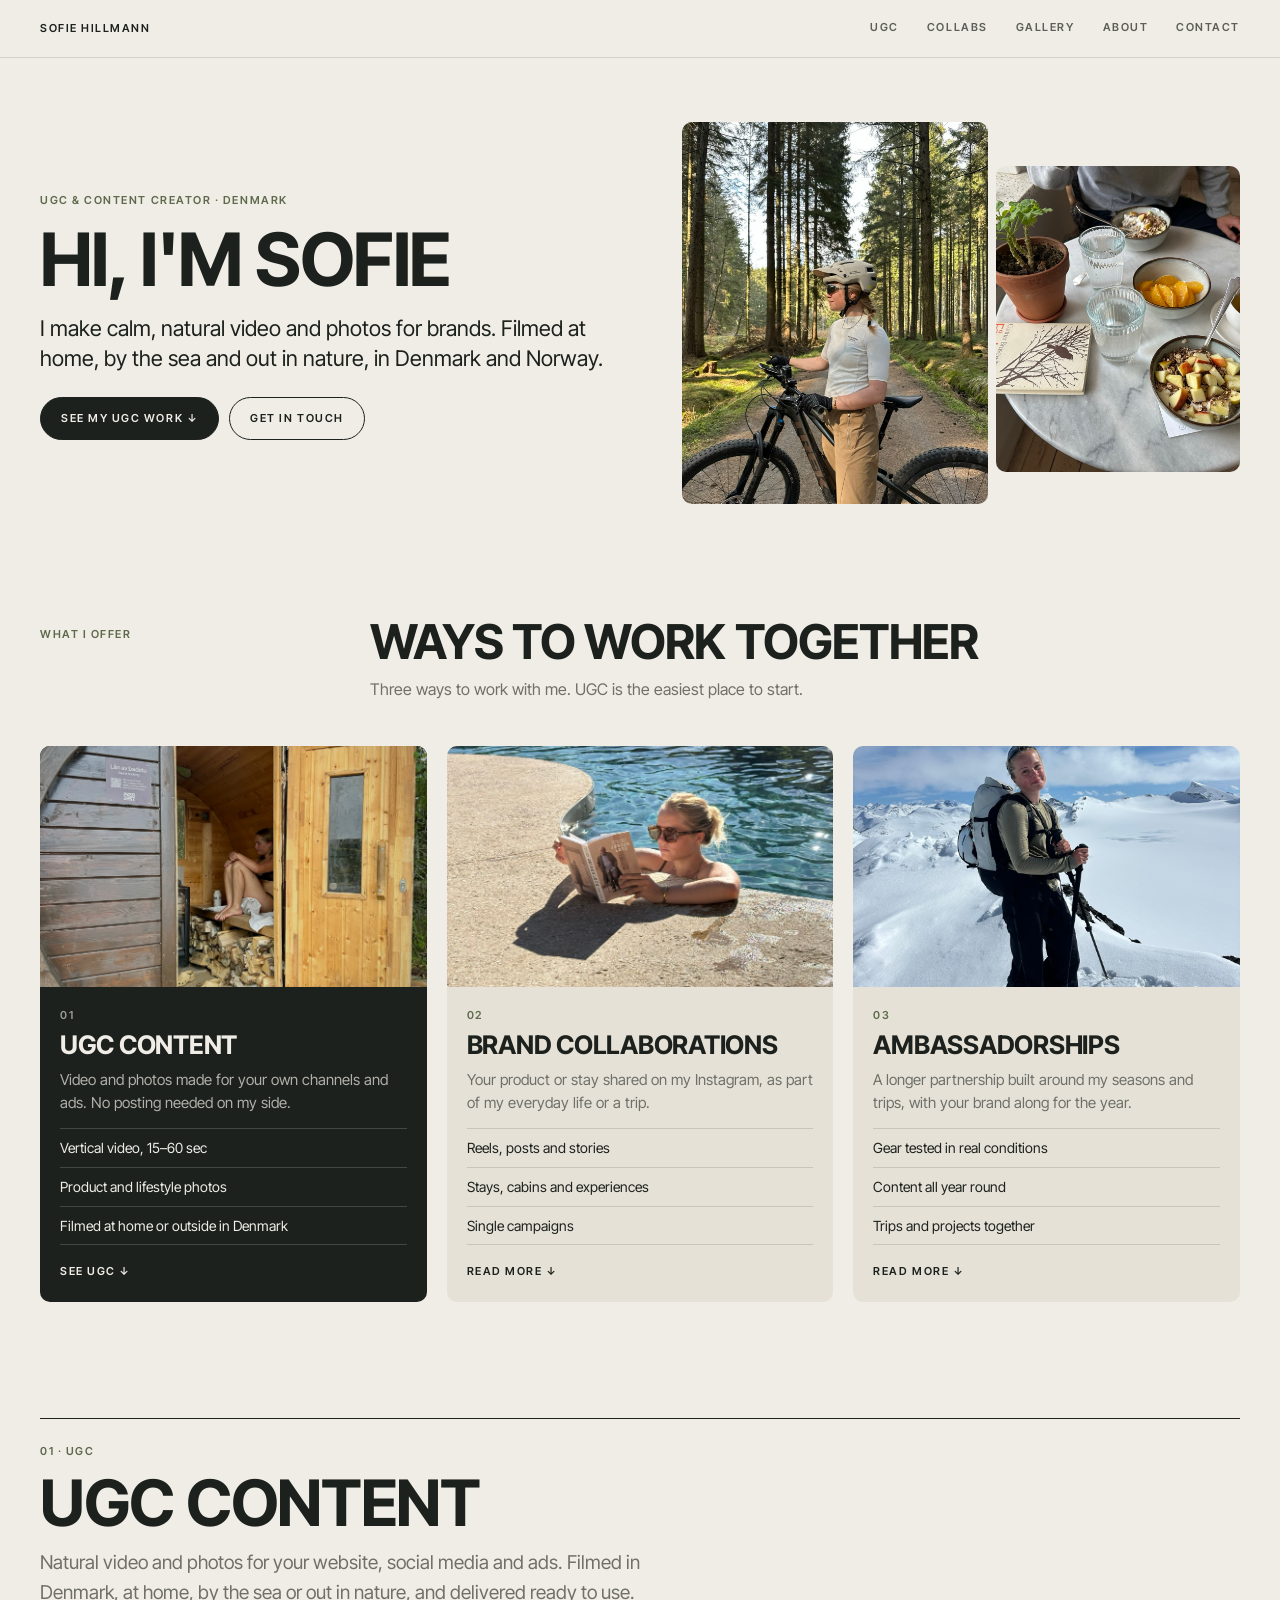
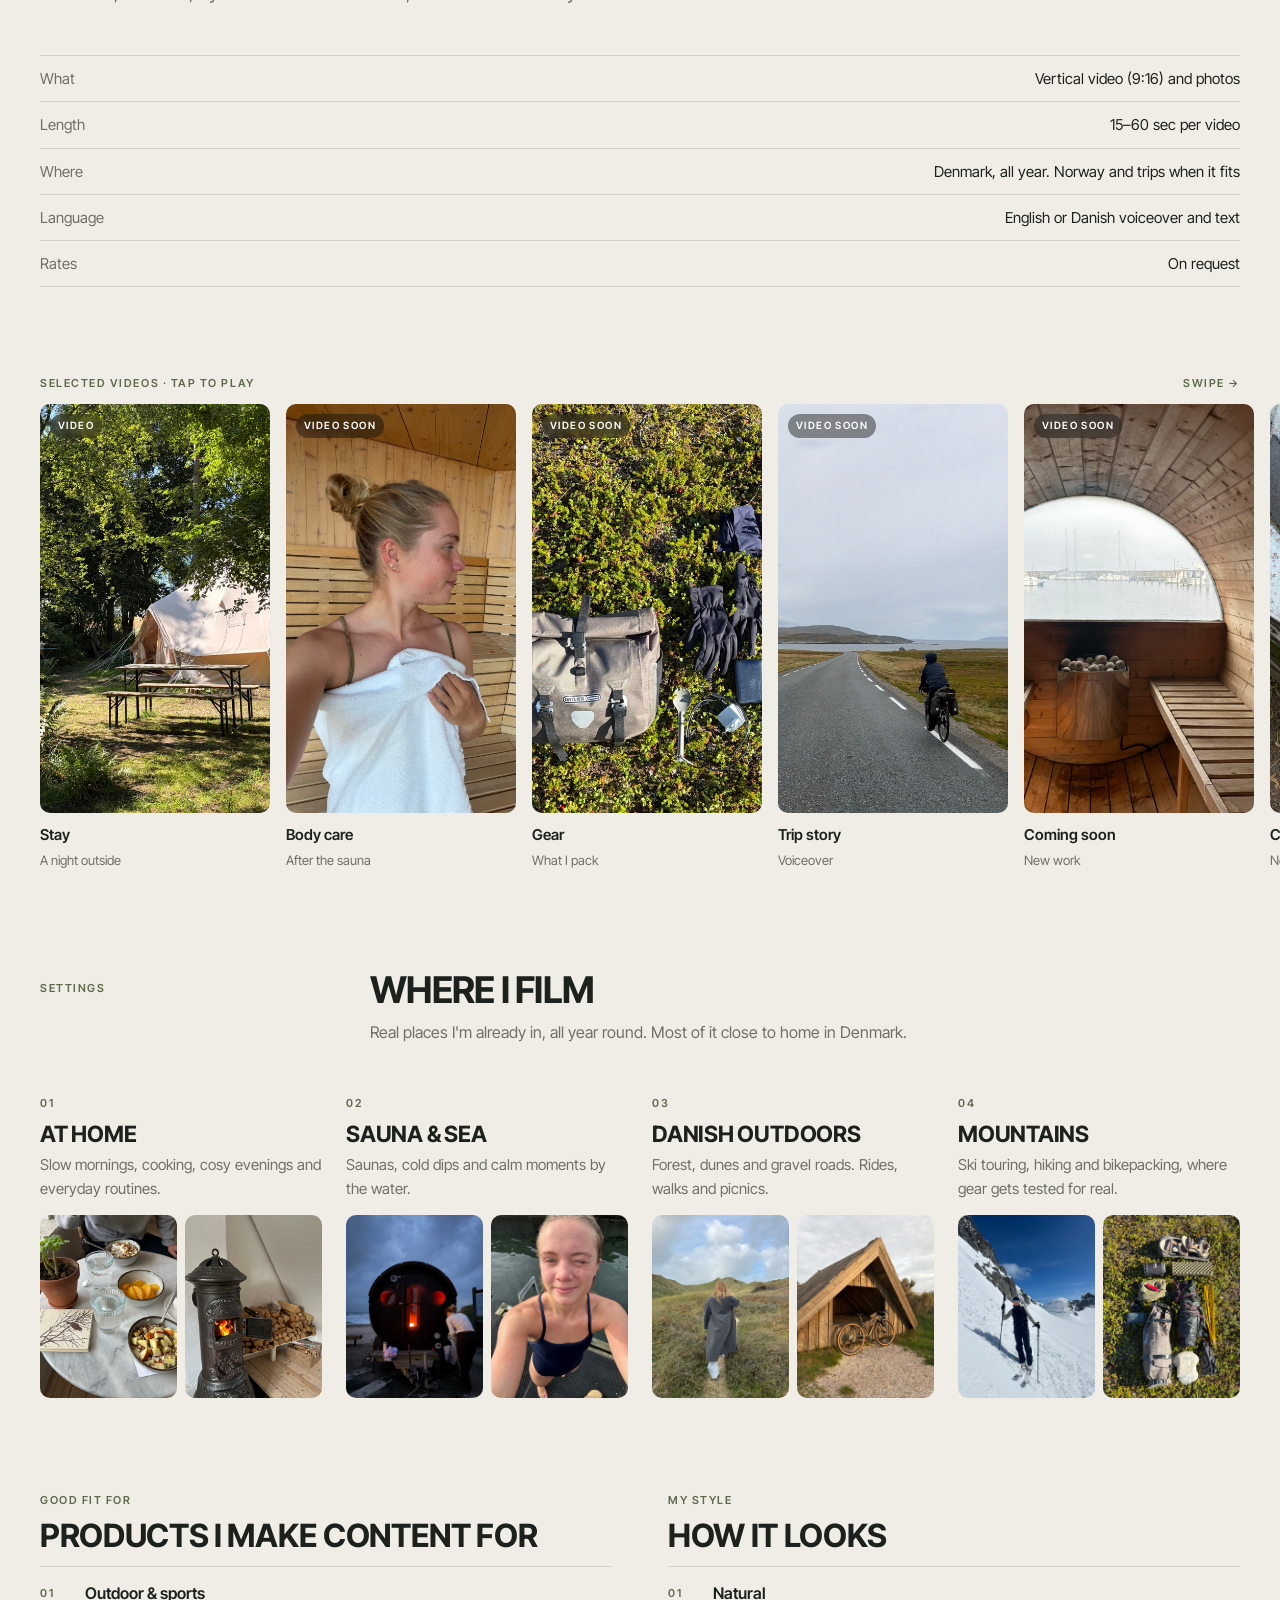
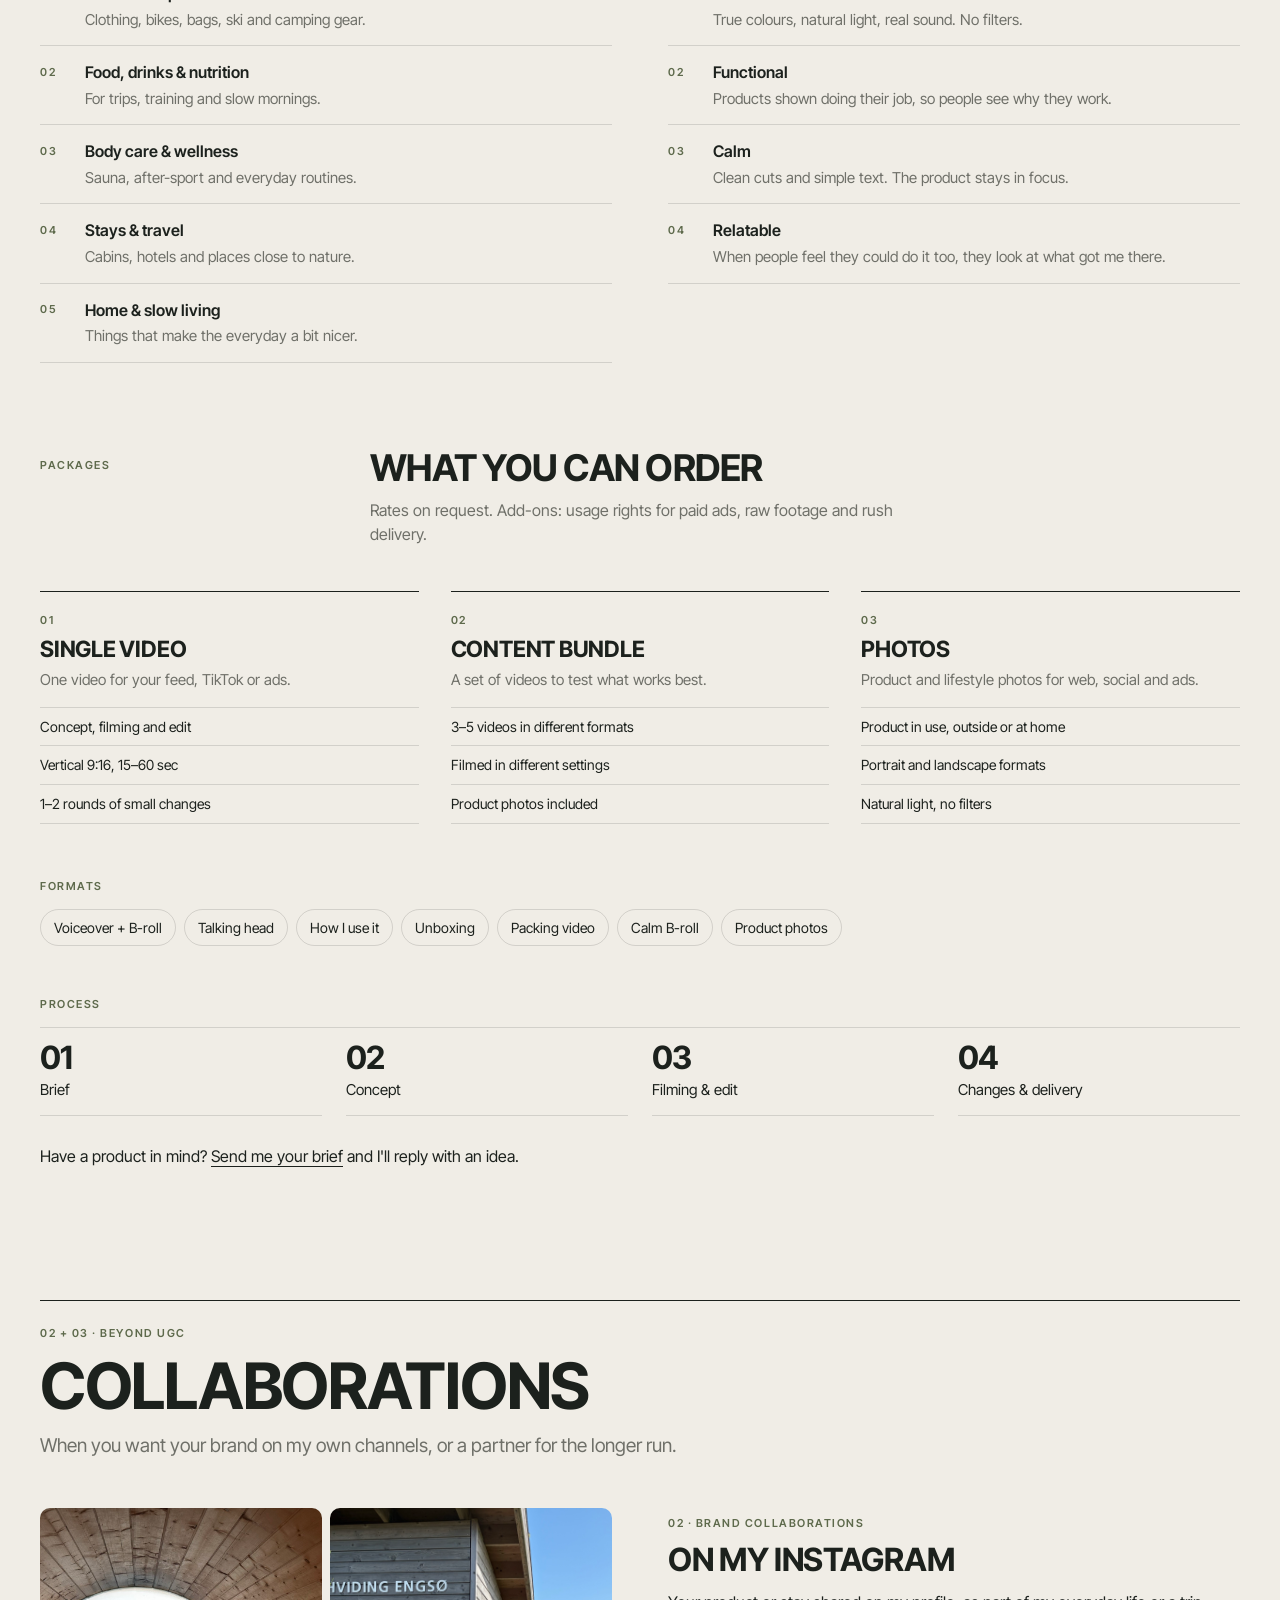
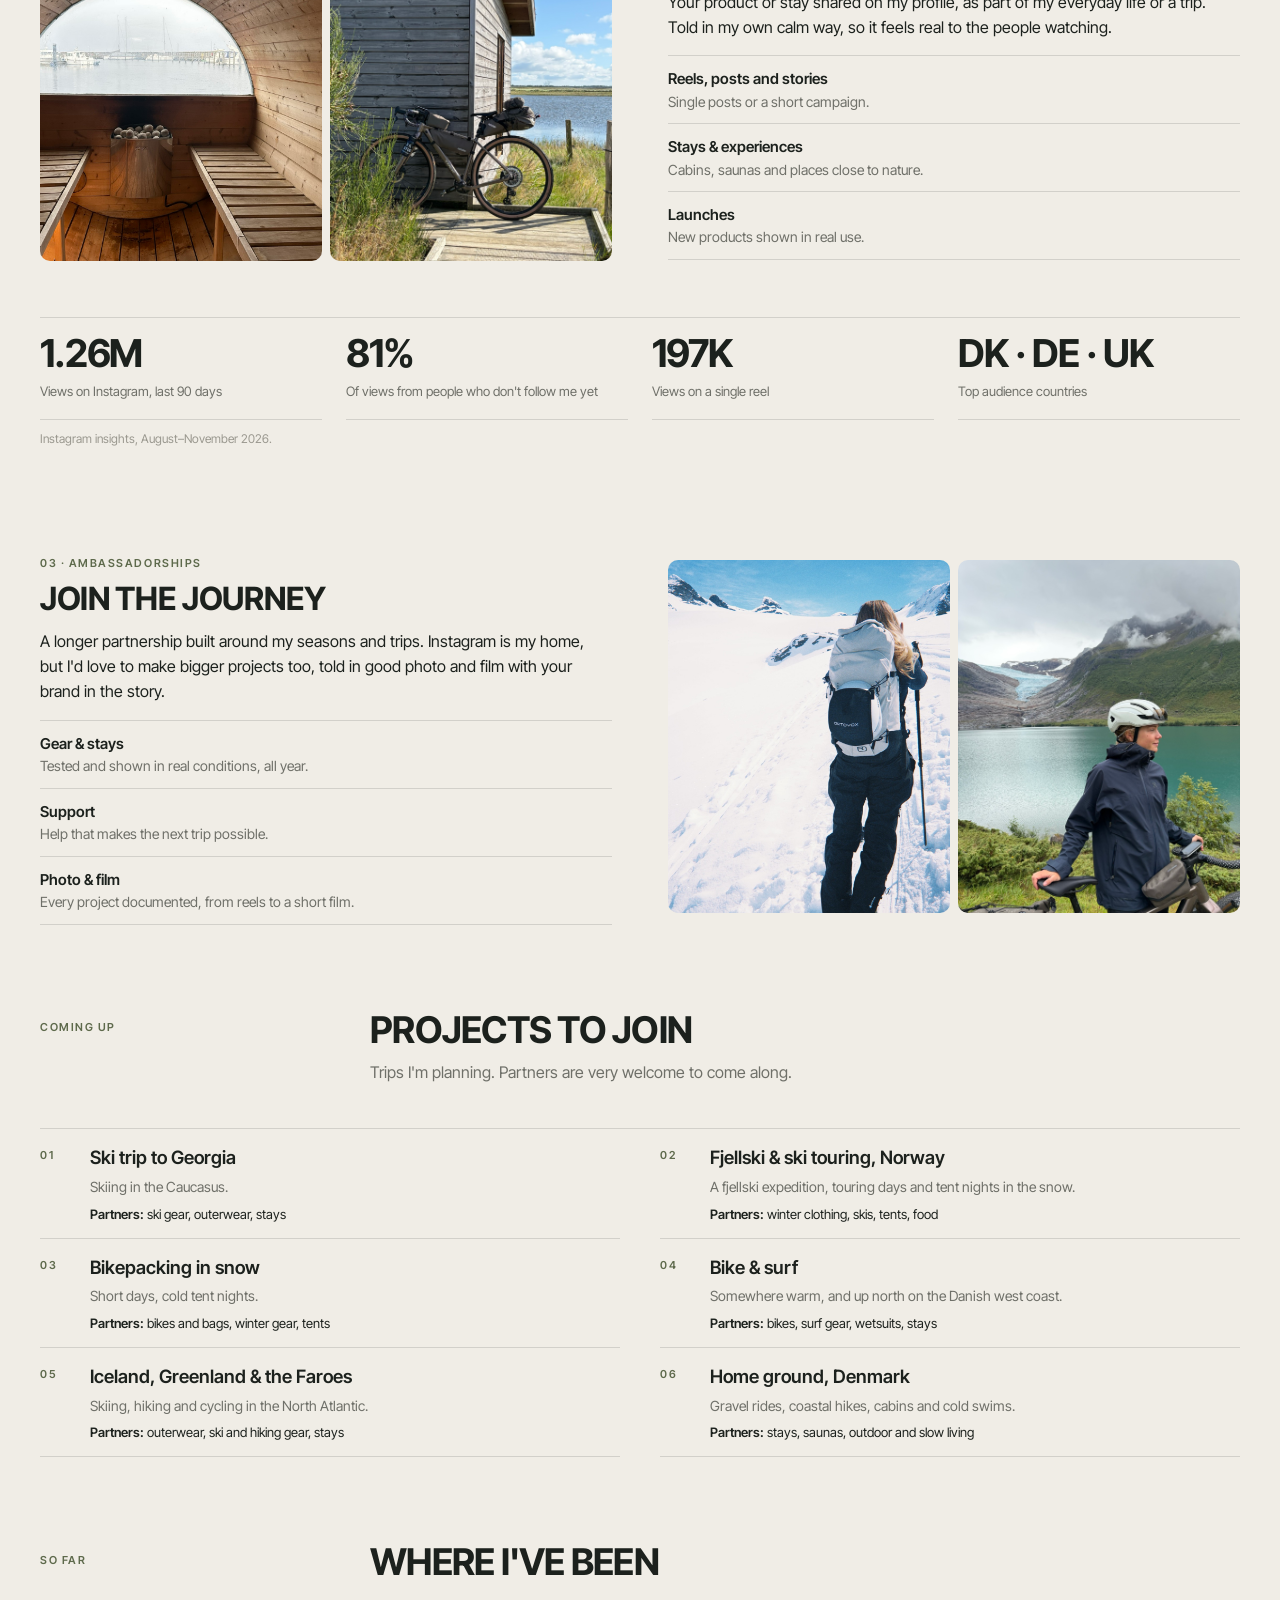
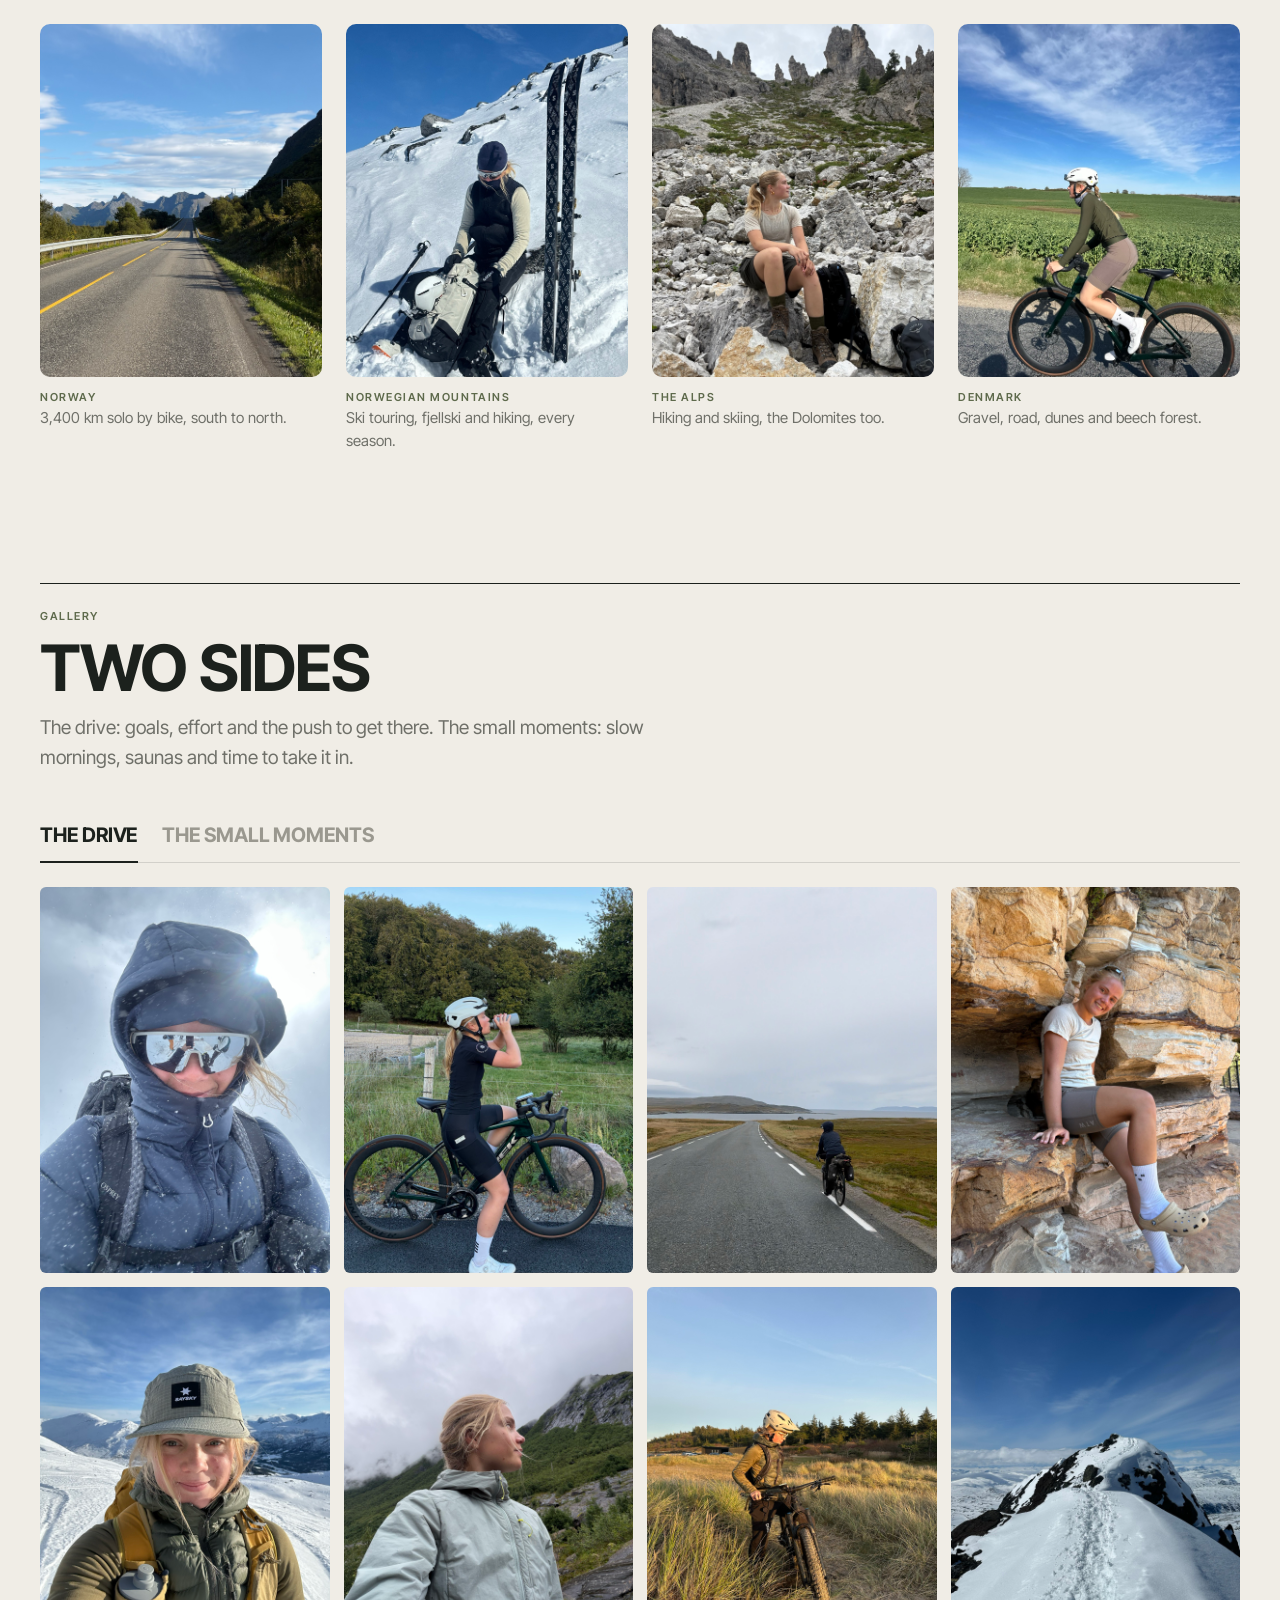
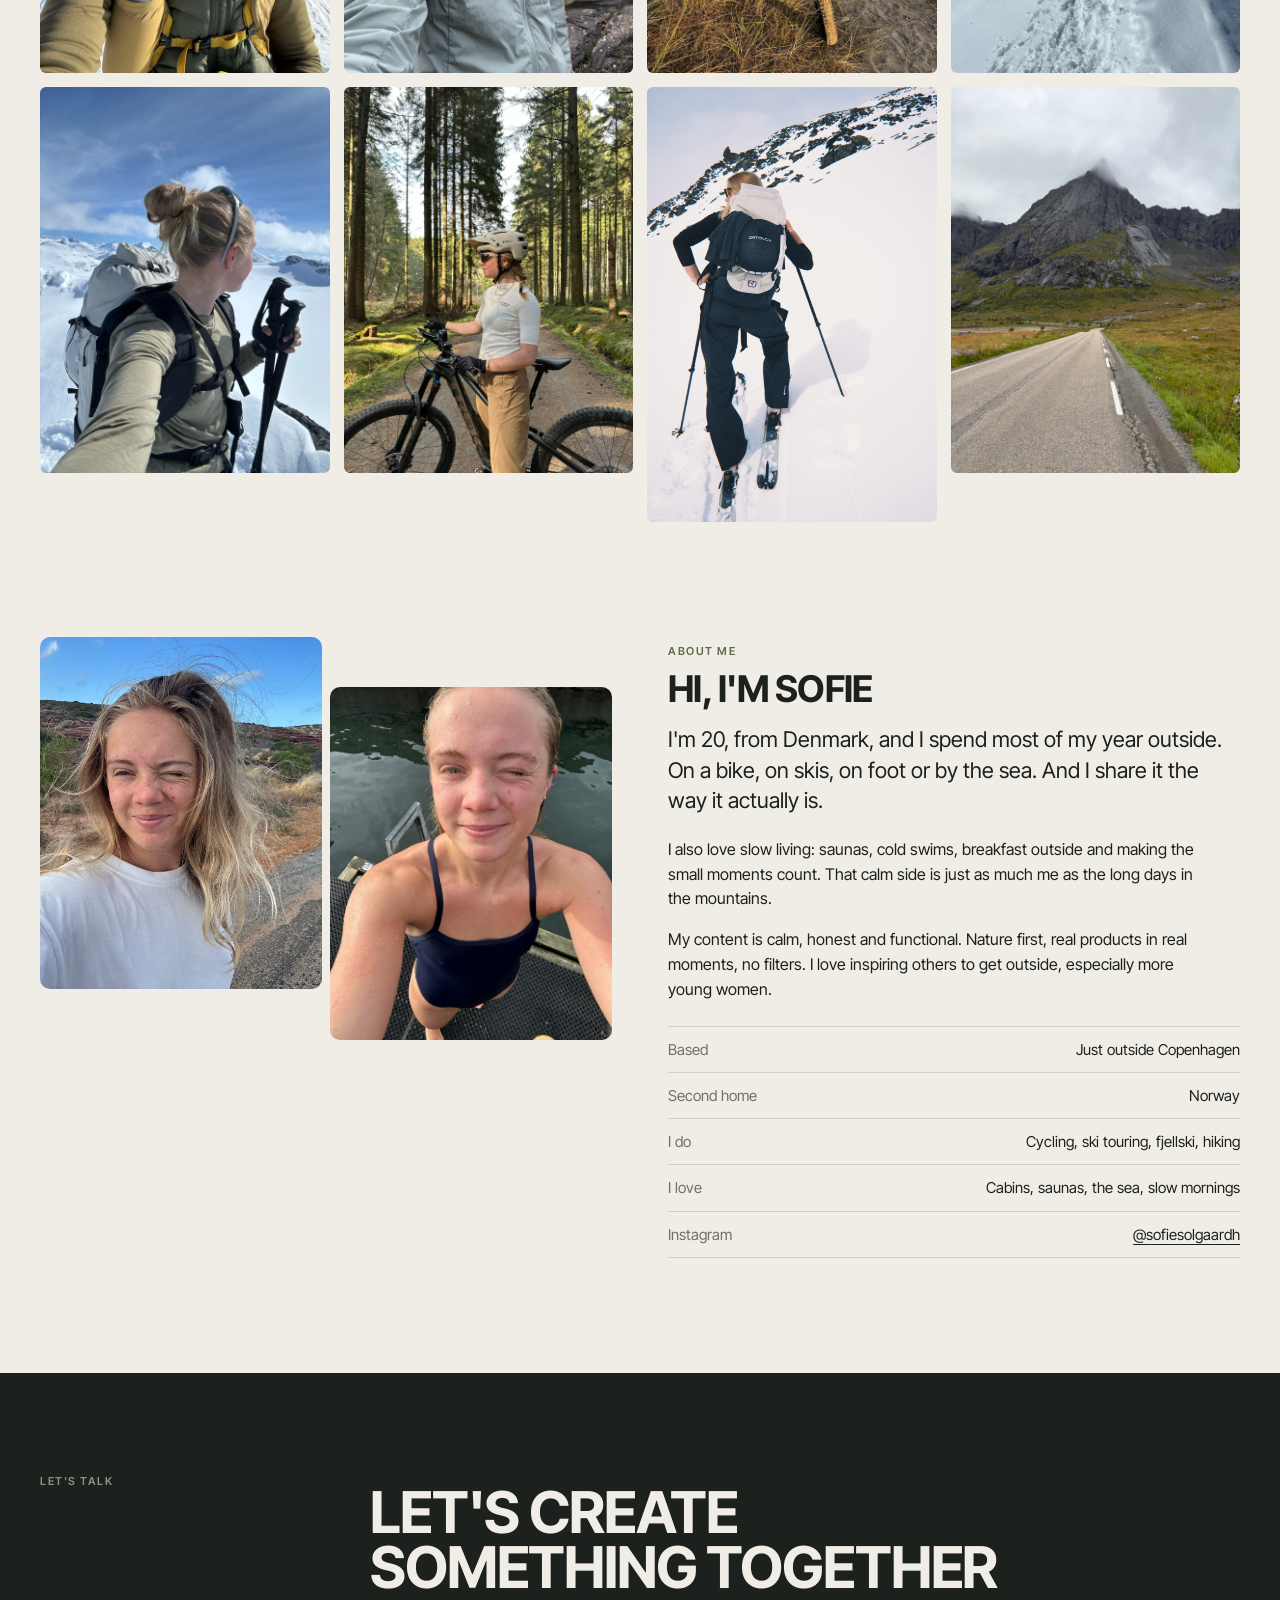
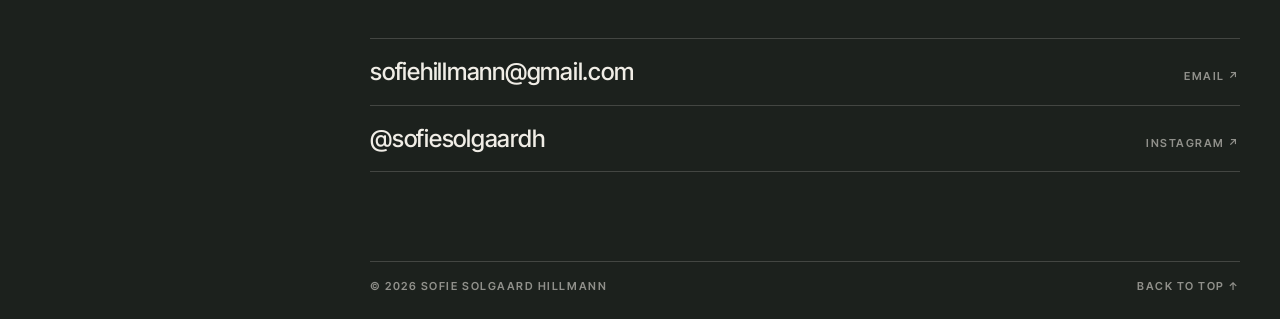
==== index.html @ 911341ea "Opdater portfolio" ====
<!doctype html>
<html lang="en" class="no-js">
<head>
<meta charset="utf-8">
<meta name="viewport" content="width=device-width, initial-scale=1, viewport-fit=cover">
<title>Sofie Hillmann · UGC &amp; outdoor creator</title>
<meta name="description" content="Sofie Solgaard Hillmann. UGC and content creator based in Denmark. Natural video and photos for brands, filmed at home, by the sea and out in nature.">
<meta name="theme-color" content="#F0EDE6">
<link rel="preconnect" href="https://fonts.googleapis.com">
<link rel="preconnect" href="https://fonts.gstatic.com" crossorigin>
<link href="https://fonts.googleapis.com/css2?family=Inter+Tight:wght@400;500;600;700&display=swap" rel="stylesheet">
<link rel="stylesheet" href="style.css">
</head>
<body>

<!-- One-page site: the menu scrolls to each section and marks where you are -->
<header class="top">
  <a href="#top">Sofie Hillmann</a>
  <nav aria-label="Main">
    <a href="#ugc">UGC</a>
    <a href="#collabs">Collabs</a>
    <a href="#gallery">Gallery</a>
    <a href="#about">About</a>
    <a href="#contact" class="nav-contact">Contact</a>
  </nav>
</header>

<main class="page" id="top">

  <!-- ============ INTRO ============ -->
  <section class="wrap home-intro">
    <div>
      <span class="label reveal">UGC &amp; content creator · Denmark</span>
      <h1 class="display reveal">Hi, I'm Sofie</h1>
      <p class="lead reveal">I make calm, natural video and photos for brands. Filmed at home, by the sea and out in nature, in Denmark and Norway.</p>
      <div class="btns reveal">
        <a class="pill solid" href="#ugc">See my UGC work ↓</a>
        <a class="pill" href="#contact">Get in touch</a>
      </div>
    </div>
    <div class="home-photos reveal">
      <img src="billeder/forest-bike.jpg" alt="Sofie with a mountain bike on a forest track">
      <img src="billeder/small-breakfast.jpg" alt="A slow breakfast on a marble table with tea, fruit and a book">
    </div>
  </section>

  <!-- What I offer: three clear categories -->
  <section class="wrap section" id="offer">
    <div class="head">
      <div class="label reveal">What I offer</div>
      <h2 class="display reveal">Ways to work together</h2>
      <p class="reveal">Three ways to work with me. UGC is the easiest place to start.</p>
    </div>
    <div class="offers">
      <a class="offer main reveal" href="#ugc">
        <img src="billeder/small-sauna-door.jpg" alt="Sitting in the open door of a wooden sauna" loading="lazy">
        <div class="body">
          <span class="label">01</span>
          <h3>UGC content</h3>
          <p>Video and photos made for your own channels and ads. No posting needed on my side.</p>
          <ul><li>Vertical video, 15–60 sec</li><li>Product and lifestyle photos</li><li>Filmed at home or outside in Denmark</li></ul>
          <span class="more">See UGC ↓</span>
        </div>
      </a>
      <a class="offer reveal" href="#collabs">
        <img src="billeder/pool-book.jpg" alt="Reading a book at the edge of a pool" loading="lazy">
        <div class="body">
          <span class="label">02</span>
          <h3>Brand collaborations</h3>
          <p>Your product or stay shared on my Instagram, as part of my everyday life or a trip.</p>
          <ul><li>Reels, posts and stories</li><li>Stays, cabins and experiences</li><li>Single campaigns</li></ul>
          <span class="more">Read more ↓</span>
        </div>
      </a>
      <a class="offer reveal" href="#ambassador">
        <img src="billeder/winter-summit.jpg" alt="Sofie on skis on a snowy summit" loading="lazy">
        <div class="body">
          <span class="label">03</span>
          <h3>Ambassadorships</h3>
          <p>A longer partnership built around my seasons and trips, with your brand along for the year.</p>
          <ul><li>Gear tested in real conditions</li><li>Content all year round</li><li>Trips and projects together</li></ul>
          <span class="more">Read more ↓</span>
        </div>
      </a>
    </div>
  </section>

  <!-- ============ 01 UGC ============ -->
  <section class="wrap section" id="ugc">
    <div class="chapter-head reveal">
      <span class="label">01 · UGC</span>
      <h2 class="display">UGC content</h2>
      <p>Natural video and photos for your website, social media and ads. Filmed in Denmark, at home, by the sea or out in nature, and delivered ready to use.</p>
    </div>

    <ul class="facts reveal">
      <li><span>What</span><span>Vertical video (9:16) and photos</span></li>
      <li><span>Length</span><span>15–60 sec per video</span></li>
      <li><span>Where</span><span>Denmark, all year. Norway and trips when it fits</span></li>
      <li><span>Language</span><span>English or Danish voiceover and text</span></li>
      <li><span>Rates</span><span>On request</span></li>
    </ul>

    <!--
      VIDEOER: Læg dine filer i mappen "video" med navnene case-1.mp4 ... case-6.mp4.
      Indtil filen findes, vises billedet (poster). Skriv aldrig brandnavne i <figcaption>.
    -->
    <div class="sub-block">
      <div class="strip-hint"><span class="label">Selected videos · tap to play</span><span class="label">Swipe →</span></div>
      <div class="strip" aria-label="UGC videos, scroll sideways">
        <figure class="clip">
          <div class="clip-frame"><video muted loop playsinline preload="metadata" poster="billeder/ugc-stay.jpg"><source src="video/case-1.mp4" type="video/mp4"></video><span class="tag">Video</span></div>
          <figcaption><b>Stay</b><span>A night outside</span></figcaption>
        </figure>
        <figure class="clip">
          <div class="clip-frame"><video muted loop playsinline preload="metadata" poster="billeder/ugc-bodycare.jpg"><source src="video/case-3.mp4" type="video/mp4"></video><span class="tag">Video</span></div>
          <figcaption><b>Body care</b><span>After the sauna</span></figcaption>
        </figure>
        <figure class="clip">
          <div class="clip-frame"><video muted loop playsinline preload="metadata" poster="billeder/ugc-gear.jpg"><source src="video/case-2.mp4" type="video/mp4"></video><span class="tag">Video</span></div>
          <figcaption><b>Gear</b><span>What I pack</span></figcaption>
        </figure>
        <figure class="clip">
          <div class="clip-frame"><video muted loop playsinline preload="metadata" poster="billeder/n2n-finnmark-ride.jpg"><source src="video/case-4.mp4" type="video/mp4"></video><span class="tag">Video</span></div>
          <figcaption><b>Trip story</b><span>Voiceover</span></figcaption>
        </figure>
        <figure class="clip">
          <div class="clip-frame"><video muted loop playsinline preload="metadata" poster="billeder/small-sauna-window.jpg"><source src="video/case-5.mp4" type="video/mp4"></video><span class="tag">Video</span></div>
          <figcaption><b>Coming soon</b><span>New work</span></figcaption>
        </figure>
        <figure class="clip">
          <div class="clip-frame"><video muted loop playsinline preload="metadata" poster="billeder/small-picnic.jpg"><source src="video/case-6.mp4" type="video/mp4"></video><span class="tag">Video</span></div>
          <figcaption><b>Coming soon</b><span>New work</span></figcaption>
        </figure>
      </div>
    </div>

    <!-- Where I film -->
    <div class="sub-block">
      <div class="head">
        <div class="label reveal">Settings</div>
        <h3 class="display h-sub reveal">Where I film</h3>
        <p class="reveal">Real places I'm already in, all year round. Most of it close to home in Denmark.</p>
      </div>
      <div class="cols four">
        <div class="reveal">
          <span class="label">01</span><h3>At home</h3>
          <p>Slow mornings, cooking, cosy evenings and everyday routines.</p>
          <div class="duo"><img src="billeder/small-breakfast.jpg" alt="Breakfast with tea and fruit on a marble table" loading="lazy"><img src="billeder/small-stove.jpg" alt="A wood stove burning next to stacked firewood" loading="lazy"></div>
        </div>
        <div class="reveal">
          <span class="label">02</span><h3>Sauna &amp; sea</h3>
          <p>Saunas, cold dips and calm moments by the water.</p>
          <div class="duo"><img src="billeder/small-sauna-wagon.jpg" alt="A glowing sauna wagon by the sea at dusk" loading="lazy"><img src="billeder/small-cold-dip.jpg" alt="Smiling in the water after a cold dip" loading="lazy"></div>
        </div>
        <div class="reveal">
          <span class="label">03</span><h3>Danish outdoors</h3>
          <p>Forest, dunes and gravel roads. Rides, walks and picnics.</p>
          <div class="duo"><img src="billeder/dk-dunes-coat.jpg" alt="Walking in a long coat through the dunes" loading="lazy"><img src="billeder/dk-shelter-wood.jpg" alt="Gravel bike in a wooden shelter" loading="lazy"></div>
        </div>
        <div class="reveal">
          <span class="label">04</span><h3>Mountains</h3>
          <p>Ski touring, hiking and bikepacking, where gear gets tested for real.</p>
          <div class="duo"><img src="billeder/ski-climb.jpg" alt="Ski touring up a steep snowy slope" loading="lazy"><img src="billeder/n2n-flatlay-bags.jpg" alt="Bikepacking bags and gear laid out on heather" loading="lazy"></div>
        </div>
      </div>
    </div>

    <!-- Fit & style -->
    <div class="sub-block two top-align">
      <div class="reveal">
        <span class="label">Good fit for</span>
        <h3>Products I make content for</h3>
        <div class="points">
          <div><span class="label">01</span><b>Outdoor &amp; sports</b><span>Clothing, bikes, bags, ski and camping gear.</span></div>
          <div><span class="label">02</span><b>Food, drinks &amp; nutrition</b><span>For trips, training and slow mornings.</span></div>
          <div><span class="label">03</span><b>Body care &amp; wellness</b><span>Sauna, after-sport and everyday routines.</span></div>
          <div><span class="label">04</span><b>Stays &amp; travel</b><span>Cabins, hotels and places close to nature.</span></div>
          <div><span class="label">05</span><b>Home &amp; slow living</b><span>Things that make the everyday a bit nicer.</span></div>
        </div>
      </div>
      <div class="reveal">
        <span class="label">My style</span>
        <h3>How it looks</h3>
        <div class="points">
          <div><span class="label">01</span><b>Natural</b><span>True colours, natural light, real sound. No filters.</span></div>
          <div><span class="label">02</span><b>Functional</b><span>Products shown doing their job, so people see why they work.</span></div>
          <div><span class="label">03</span><b>Calm</b><span>Clean cuts and simple text. The product stays in focus.</span></div>
          <div><span class="label">04</span><b>Relatable</b><span>When people feel they could do it too, they look at what got me there.</span></div>
        </div>
      </div>
    </div>

    <!-- Packages -->
    <div class="sub-block">
      <div class="head">
        <div class="label reveal">Packages</div>
        <h3 class="display h-sub reveal">What you can order</h3>
        <p class="reveal">Rates on request. Add-ons: usage rights for paid ads, raw footage and rush delivery.</p>
      </div>
      <div class="cols three">
        <div class="service reveal">
          <span class="label">01</span><h3>Single video</h3>
          <p>One video for your feed, TikTok or ads.</p>
          <ul><li>Concept, filming and edit</li><li>Vertical 9:16, 15–60 sec</li><li>1–2 rounds of small changes</li></ul>
        </div>
        <div class="service reveal">
          <span class="label">02</span><h3>Content bundle</h3>
          <p>A set of videos to test what works best.</p>
          <ul><li>3–5 videos in different formats</li><li>Filmed in different settings</li><li>Product photos included</li></ul>
        </div>
        <div class="service reveal">
          <span class="label">03</span><h3>Photos</h3>
          <p>Product and lifestyle photos for web, social and ads.</p>
          <ul><li>Product in use, outside or at home</li><li>Portrait and landscape formats</li><li>Natural light, no filters</li></ul>
        </div>
      </div>
      <div class="reveal" style="padding-top:clamp(32px,4vw,48px)">
        <span class="label">Formats</span>
        <div class="tags" style="margin-top:12px"><span>Voiceover + B-roll</span><span>Talking head</span><span>How I use it</span><span>Unboxing</span><span>Packing video</span><span>Calm B-roll</span><span>Product photos</span></div>
      </div>
      <div class="reveal" style="padding-top:clamp(28px,4vw,44px)">
        <span class="label">Process</span>
        <div class="process" style="margin-top:12px">
          <div><b>01</b>Brief</div><div><b>02</b>Concept</div><div><b>03</b>Filming &amp; edit</div><div><b>04</b>Changes &amp; delivery</div>
        </div>
      </div>
      <p style="margin-top:28px" class="reveal">Have a product in mind? <a class="link" href="#contact">Send me your brief</a> and I'll reply with an idea.</p>
    </div>
  </section>

  <!-- ============ 02 + 03 COLLABORATIONS ============ -->
  <section class="wrap section" id="collabs">
    <div class="chapter-head reveal">
      <span class="label">02 + 03 · Beyond UGC</span>
      <h2 class="display">Collaborations</h2>
      <p>When you want your brand on my own channels, or a partner for the longer run.</p>
    </div>

    <div class="two">
      <div class="duo reveal">
        <img src="billeder/small-sauna-window.jpg" alt="Looking out to sea through a round sauna window" loading="lazy">
        <img src="billeder/dk-bike-hut.jpg" alt="A bike parked by a wooden hut near the beach" loading="lazy">
      </div>
      <div class="reveal">
        <span class="label">02 · Brand collaborations</span>
        <h3>On my Instagram</h3>
        <p>Your product or stay shared on my profile, as part of my everyday life or a trip. Told in my own calm way, so it feels real to the people watching.</p>
        <ul class="facts plain">
          <li><b>Reels, posts and stories</b><span>Single posts or a short campaign.</span></li>
          <li><b>Stays &amp; experiences</b><span>Cabins, saunas and places close to nature.</span></li>
          <li><b>Launches</b><span>New products shown in real use.</span></li>
        </ul>
      </div>
    </div>

    <div class="stats-row" style="margin-top:clamp(36px,5vw,56px)">
      <div class="reveal"><b>1.26M</b><span>Views on Instagram, last 90 days</span></div>
      <div class="reveal"><b>81%</b><span>Of views from people who don't follow me yet</span></div>
      <div class="reveal"><b>197K</b><span>Views on a single reel</span></div>
      <div class="reveal"><b>DK · DE · UK</b><span>Top audience countries</span></div>
    </div>
    <p class="source">Instagram insights, August–November 2026.</p>

    <div class="sub-block two" id="ambassador">
      <div class="reveal">
        <span class="label">03 · Ambassadorships</span>
        <h3>Join the journey</h3>
        <p>A longer partnership built around my seasons and trips. Instagram is my home, but I'd love to make bigger projects too, told in good photo and film with your brand in the story.</p>
        <ul class="facts plain">
          <li><b>Gear &amp; stays</b><span>Tested and shown in real conditions, all year.</span></li>
          <li><b>Support</b><span>Help that makes the next trip possible.</span></li>
          <li><b>Photo &amp; film</b><span>Every project documented, from reels to a short film.</span></li>
        </ul>
      </div>
      <div class="duo reveal">
        <img src="billeder/drive-3.jpg" alt="Skier walking across a bright snowfield" loading="lazy">
        <img src="billeder/n2n-glacier-portrait.jpg" alt="Sofie with her loaded bike by a glacier lake" loading="lazy">
      </div>
    </div>

    <div class="sub-block">
      <div class="head">
        <div class="label reveal">Coming up</div>
        <h3 class="display h-sub reveal">Projects to join</h3>
        <p class="reveal">Trips I'm planning. Partners are very welcome to come along.</p>
      </div>
      <ol class="next-list grid reveal">
        <li><span class="label">01</span><h3>Ski trip to Georgia</h3><p>Skiing in the Caucasus.</p><span class="room"><b>Partners:</b> ski gear, outerwear, stays</span></li>
        <li><span class="label">02</span><h3>Fjellski &amp; ski touring, Norway</h3><p>A fjellski expedition, touring days and tent nights in the snow.</p><span class="room"><b>Partners:</b> winter clothing, skis, tents, food</span></li>
        <li><span class="label">03</span><h3>Bikepacking in snow</h3><p>Short days, cold tent nights.</p><span class="room"><b>Partners:</b> bikes and bags, winter gear, tents</span></li>
        <li><span class="label">04</span><h3>Bike &amp; surf</h3><p>Somewhere warm, and up north on the Danish west coast.</p><span class="room"><b>Partners:</b> bikes, surf gear, wetsuits, stays</span></li>
        <li><span class="label">05</span><h3>Iceland, Greenland &amp; the Faroes</h3><p>Skiing, hiking and cycling in the North Atlantic.</p><span class="room"><b>Partners:</b> outerwear, ski and hiking gear, stays</span></li>
        <li><span class="label">06</span><h3>Home ground, Denmark</h3><p>Gravel rides, coastal hikes, cabins and cold swims.</p><span class="room"><b>Partners:</b> stays, saunas, outdoor and slow living</span></li>
      </ol>
    </div>

    <div class="sub-block">
      <div class="head">
        <div class="label reveal">So far</div>
        <h3 class="display h-sub reveal">Where I've been</h3>
      </div>
      <div class="cols four">
        <div class="trip reveal"><img src="billeder/n2n-long-road.jpg" alt="A long empty road through Norway" loading="lazy"><span class="label">Norway</span><p>3,400 km solo by bike, south to north.</p></div>
        <div class="trip reveal"><img src="billeder/ski-break.jpg" alt="A break next to skis in the snow" loading="lazy"><span class="label">Norwegian mountains</span><p>Ski touring, fjellski and hiking, every season.</p></div>
        <div class="trip reveal"><img src="billeder/alps-rest.jpg" alt="Resting on rocks below jagged peaks" loading="lazy"><span class="label">The Alps</span><p>Hiking and skiing, the Dolomites too.</p></div>
        <div class="trip reveal"><img src="billeder/gravel-field.jpg" alt="Riding a gravel bike past green fields" loading="lazy"><span class="label">Denmark</span><p>Gravel, road, dunes and beech forest.</p></div>
      </div>
    </div>
  </section>

  <!-- ============ GALLERY ============ -->
  <section class="wrap section" id="gallery">
    <div class="chapter-head reveal">
      <span class="label">Gallery</span>
      <h2 class="display">Two sides</h2>
      <p>The drive: goals, effort and the push to get there. The small moments: slow mornings, saunas and time to take it in.</p>
    </div>
    <div class="tabs" role="tablist">
      <button role="tab" id="tab-drive" aria-controls="panel-drive" aria-selected="true">The drive</button>
      <button role="tab" id="tab-small" aria-controls="panel-small" aria-selected="false">The small moments</button>
    </div>
    <div class="panel" id="panel-drive" role="tabpanel" aria-labelledby="tab-drive">
      <img src="billeder/storm-hood.jpg" alt="Hood and goggles in snowy wind" loading="lazy">
      <img src="billeder/ski-cap.jpg" alt="Smiling in a cap on a snowfield" loading="lazy">
      <img src="billeder/drive-1.jpg" alt="Backpack and poles on a snowy ridge" loading="lazy">
      <img src="billeder/road-drink.jpg" alt="Drink break next to the road bike" loading="lazy">
      <img src="billeder/jacket-clouds.jpg" alt="Looking out over misty mountains" loading="lazy">
      <img src="billeder/forest-bike.jpg" alt="With a mountain bike on a forest track" loading="lazy">
      <img src="billeder/n2n-finnmark-ride.jpg" alt="Riding alone through open tundra" loading="lazy">
      <img src="billeder/dunes-bike.jpg" alt="Mountain bike in dune grass" loading="lazy">
      <img src="billeder/drive-4.jpg" alt="Skinning uphill on a steep slope" loading="lazy">
      <img src="billeder/aus-rock-sit.jpg" alt="Sitting on sandstone rocks" loading="lazy">
      <img src="billeder/winter-ridge.jpg" alt="Footprints along a snowy ridge" loading="lazy">
      <img src="billeder/n2n-road-peak.jpg" alt="A road leading towards a pointed mountain" loading="lazy">
    </div>
    <div class="panel" id="panel-small" role="tabpanel" aria-labelledby="tab-small" hidden>
      <img src="billeder/small-ladder.jpg" alt="A ladder into clear green sea water" loading="lazy">
      <img src="billeder/ugc-soon-sleepingbag.jpg" alt="Smiling in a sleeping bag" loading="lazy">
      <img src="billeder/wool-rock.jpg" alt="A wool sweater on grey granite" loading="lazy">
      <img src="billeder/small-dunes-basket.jpg" alt="Coat and basket in the dune grass" loading="lazy">
      <img src="billeder/rest-rocks.jpg" alt="Resting on warm rocks" loading="lazy">
      <img src="billeder/small-chamomile.jpg" alt="Picking chamomile" loading="lazy">
      <img src="billeder/dk-boats.jpg" alt="Fishing boats on a Danish beach" loading="lazy">
      <img src="billeder/small-apples-walk.jpg" alt="Walking with a basket of apples" loading="lazy">
      <img src="billeder/beach.jpg" alt="A white beach and turquoise water" loading="lazy">
      <img src="billeder/small-apples.jpg" alt="A basket of apples in autumn leaves" loading="lazy">
      <img src="billeder/small-sea.jpg" alt="Calm sea at sunrise" loading="lazy">
      <img src="billeder/n2n-flatlay-sleep.jpg" alt="Sleeping bag and camp gear on heather" loading="lazy">
    </div>
  </section>

  <!-- ============ ABOUT ============ -->
  <section class="wrap section" id="about">
    <div class="two top-align">
      <div class="duo reveal">
        <img src="billeder/portrait-grin.jpg" alt="Sofie grinning with windswept hair" loading="lazy">
        <img src="billeder/small-cold-dip.jpg" alt="Sofie smiling in the water after a cold dip" loading="lazy" style="margin-top:18%">
      </div>
      <div class="reveal">
        <span class="label">About me</span>
        <h2 class="display h-sub" style="margin:10px 0 18px">Hi, I'm Sofie</h2>
        <p class="lead">I'm 20, from Denmark, and I spend most of my year outside. On a bike, on skis, on foot or by the sea. And I share it the way it actually is.</p>
        <p>I also love slow living: saunas, cold swims, breakfast outside and making the small moments count. That calm side is just as much me as the long days in the mountains.</p>
        <p>My content is calm, honest and functional. Nature first, real products in real moments, no filters. I love inspiring others to get outside, especially more young women.</p>
        <ul class="facts" style="margin-top:24px">
          <li><span>Based</span><span>Just outside Copenhagen</span></li>
          <li><span>Second home</span><span>Norway</span></li>
          <li><span>I do</span><span>Cycling, ski touring, fjellski, hiking</span></li>
          <li><span>I love</span><span>Cabins, saunas, the sea, slow mornings</span></li>
          <li><span>Instagram</span><span><a class="link" href="https://www.instagram.com/sofiesolgaardh/" target="_blank" rel="noopener">@sofiesolgaardh</a></span></li>
        </ul>
      </div>
    </div>
  </section>

</main>

<!-- ============ CONTACT ============ -->
<footer class="contact" id="contact">
  <div class="wrap contact-grid">
    <div class="label">Let's talk</div>
    <h2 class="display">Let's create<br>something together</h2>
    <div class="contact-links">
      <a href="mailto:sofiehillmann@gmail.com">sofiehillmann@gmail.com <span class="label">Email ↗</span></a>
      <a href="https://www.instagram.com/sofiesolgaardh/" target="_blank" rel="noopener">@sofiesolgaardh <span class="label">Instagram ↗</span></a>
    </div>
    <div class="foot">
      <span class="label">© 2026 Sofie Solgaard Hillmann</span>
      <a href="#top" class="label">Back to top ↑</a>
    </div>
  </div>
</footer>

<script src="main.js"></script>
</body>
</html>
---- style.css ----
/* Sofie Hillmann – fælles stylesheet for alle sider (version 3: mindre, mere overblik) */
:root{
  --bg:#F0EDE6;
  --bg-2:#E5E1D7;
  --ink:#1C211D;
  --muted:#6F7069;
  --soft:#9A988F;
  --line:rgba(28,33,29,.14);
  --night:#1C211D;
  --night-ink:#F0EDE6;
  --moss:#5E6A4C;
  --sans:"Inter Tight","Helvetica Neue",Helvetica,Arial,system-ui,sans-serif;
  --gutter:16px;
  --head-h:52px;
  --space:clamp(64px,9vw,120px);
  --radius:10px;
}
@media (min-width:760px){ :root{ --gutter:40px; --head-h:58px; } }

*,*::before,*::after{ box-sizing:border-box; }
html{ scroll-behavior:smooth; -webkit-text-size-adjust:100%; }
@media (prefers-reduced-motion:reduce){ html{ scroll-behavior:auto; } }
body{
  margin:0; background:var(--bg); color:var(--ink);
  font-family:var(--sans); font-weight:400; font-size:16px; line-height:1.55;
  overflow-x:clip; -webkit-font-smoothing:antialiased;
}
img,video{ display:block; max-width:100%; }
img{ height:auto; }
a{ color:inherit; text-decoration:none; }
p{ margin:0 0 1em; }
h1,h2,h3,h4{ margin:0; font-weight:700; }
figure{ margin:0; }
em,i{ font-style:normal; }

.wrap{ padding-inline:var(--gutter); max-width:1280px; margin-inline:auto; }
.label{
  font-size:11px; font-weight:600; letter-spacing:.14em; text-transform:uppercase; color:var(--moss);
}
.display{
  font-weight:700; text-transform:uppercase; letter-spacing:-.02em; line-height:.95;
}
.muted{ color:var(--muted); }
.section{ padding-top:var(--space); }
.link{ border-bottom:1px solid currentColor; }

/* ---------- Header ---------- */
.top{
  position:fixed; inset:0 0 auto 0; z-index:50; height:var(--head-h);
  display:flex; justify-content:space-between; align-items:center; gap:16px;
  padding:0 var(--gutter);
  background:color-mix(in srgb, var(--bg) 94%, transparent);
  -webkit-backdrop-filter:blur(10px); backdrop-filter:blur(10px);
  border-bottom:1px solid var(--line); color:var(--ink);
}
.top a{ font-size:11px; font-weight:600; letter-spacing:.14em; text-transform:uppercase; }
.top nav{ display:flex; gap:14px; }
.top nav a{ opacity:.7; transition:opacity .3s; padding:6px 0; border-bottom:1px solid transparent; }
.top nav a:hover{ opacity:1; }
.top nav a[aria-current="page"]{ opacity:1; border-bottom-color:currentColor; }
@media (min-width:760px){ .top nav{ gap:28px; } }
@media (max-width:370px){ .top nav{ gap:10px; } .top a{ letter-spacing:.08em; } }

.page{ padding-top:var(--head-h); padding-bottom:var(--space); }

/* ---------- Home intro (text + two photos) ---------- */
.home-intro{ display:grid; gap:28px; padding-top:clamp(28px,5vw,64px); }
.home-intro h1{ font-size:clamp(2.4rem,8vw,4.6rem); margin:14px 0 18px; }
.home-intro .lead{ font-size:clamp(1.1rem,2vw,1.35rem); line-height:1.4; max-width:28em; margin:0 0 24px; }
.home-photos{ display:grid; grid-template-columns:1.25fr 1fr; gap:8px; }
.home-photos img{ width:100%; aspect-ratio:4/5; object-fit:cover; border-radius:var(--radius); }
.home-photos img:last-child{ margin-top:18%; }
@media (min-width:900px){
  .home-intro{ grid-template-columns:1.05fr 1fr; gap:56px; align-items:center; }
}

.btns{ display:flex; flex-wrap:wrap; gap:10px; }
.pill{
  display:inline-flex; align-items:center; gap:10px; padding:12px 20px; border-radius:999px;
  border:1px solid var(--ink); font-size:11px; font-weight:600; letter-spacing:.14em; text-transform:uppercase;
  transition:background-color .3s, color .3s;
}
.pill:hover{ background:var(--ink); color:var(--bg); }
.pill.solid{ background:var(--ink); color:var(--bg); }
.pill.solid:hover{ background:var(--moss); border-color:var(--moss); }

/* ---------- Page intro ---------- */
.intro{ padding-top:clamp(36px,6vw,80px); padding-bottom:clamp(24px,4vw,44px); }
.intro h1{ font-size:clamp(2.3rem,7vw,4.4rem); margin:12px 0 16px; }
.intro p{ max-width:34em; font-size:clamp(16px,1.5vw,19px); color:var(--muted); margin:0; }

/* ---------- Section head ---------- */
.head{ display:grid; gap:10px; margin-bottom:clamp(24px,4vw,44px); }
.head h2{ font-size:clamp(1.8rem,4.6vw,3rem); }
.head p{ max-width:36em; color:var(--muted); margin:2px 0 0; }
@media (min-width:900px){
  .head{ grid-template-columns:1fr 3fr; column-gap:40px; align-items:end; }
  .head .label{ align-self:start; padding-top:.6em; }
  .head p{ grid-column:2; }
}

/* ---------- Offer cards (UGC / Collaborations / Ambassadorships) ---------- */
.offers{ display:grid; gap:14px; }
.offer{
  display:flex; flex-direction:column; background:var(--bg-2); border-radius:var(--radius); overflow:hidden;
  transition:transform .4s ease;
}
.offer:hover{ transform:translateY(-3px); }
.offer img{ width:100%; aspect-ratio:16/10; object-fit:cover; }
.offer .body{ padding:20px 20px 22px; display:flex; flex-direction:column; flex:1; }
.offer h3{ font-size:clamp(1.3rem,2.4vw,1.6rem); text-transform:uppercase; letter-spacing:-.01em; line-height:1; margin:8px 0 10px; }
.offer p{ color:var(--muted); font-size:15px; margin:0 0 14px; }
.offer ul{ list-style:none; padding:0; margin:0 0 18px; border-top:1px solid var(--line); }
.offer li{ padding:8px 0; border-bottom:1px solid var(--line); font-size:14px; }
.offer .more{ margin-top:auto; font-size:11px; font-weight:600; letter-spacing:.14em; text-transform:uppercase; }
.offer.main{ background:var(--night); color:var(--night-ink); }
.offer.main p{ color:rgba(240,237,230,.7); }
.offer.main .label{ color:rgba(240,237,230,.6); }
.offer.main ul, .offer.main li{ border-color:rgba(240,237,230,.18); }
@media (min-width:900px){ .offers{ grid-template-columns:repeat(3,1fr); gap:20px; } }

/* ---------- Small stats row ---------- */
.stats-row{ display:grid; grid-template-columns:repeat(2,1fr); border-top:1px solid var(--line); }
.stats-row div{ padding:16px 12px 16px 0; border-bottom:1px solid var(--line); }
.stats-row b{ display:block; font-size:clamp(1.6rem,4vw,2.4rem); letter-spacing:-.03em; line-height:1; margin-bottom:6px; }
.stats-row span{ font-size:13px; color:var(--muted); }
@media (min-width:900px){ .stats-row{ grid-template-columns:repeat(4,1fr); column-gap:24px; } }
.source{ font-size:12px; color:var(--soft); margin-top:10px; }

/* ---------- Two-column block ---------- */
.two{ display:grid; gap:28px; }
.two h3{ font-size:clamp(1.4rem,3vw,2rem); text-transform:uppercase; letter-spacing:-.01em; line-height:1; margin:10px 0 14px; }
.two p{ max-width:34em; }
@media (min-width:900px){ .two{ grid-template-columns:1fr 1fr; gap:56px; align-items:center; } .two.top-align{ align-items:start; } }
.duo{ display:grid; grid-template-columns:1fr 1fr; gap:8px; }
.duo img{ width:100%; aspect-ratio:4/5; object-fit:cover; border-radius:var(--radius); }

/* ---------- Lists ---------- */
.facts{ list-style:none; padding:0; margin:0; border-top:1px solid var(--line); }
.facts li{ padding:11px 0; border-bottom:1px solid var(--line); font-size:15px; display:flex; justify-content:space-between; gap:20px; }
.facts li span:first-child{ color:var(--muted); }
.facts li span:last-child{ text-align:right; }
.facts.plain li{ display:block; }
.facts.plain li span{ display:block; color:var(--muted); font-size:14px; text-align:left !important; }
.facts.plain li b{ font-weight:600; }

.tags{ display:flex; flex-wrap:wrap; gap:8px; }
.tags span{ border:1px solid var(--line); border-radius:999px; padding:7px 13px; font-size:14px; }

/* ---------- Horizontal strip ---------- */
.strip{
  display:flex; gap:10px; overflow-x:auto; scroll-snap-type:x mandatory; scroll-padding-inline:var(--gutter);
  margin-inline:calc(var(--gutter) * -1); padding:0 var(--gutter) 14px;
  scrollbar-width:thin; scrollbar-color:var(--line) transparent;
}
.strip > *{ flex:0 0 auto; scroll-snap-align:start; }
.strip-hint{ display:flex; justify-content:space-between; margin-bottom:12px; }
@media (min-width:900px){ .strip{ gap:16px; } }

/* ---------- Video clips ---------- */
.clip{ width:min(52vw,230px); }
.clip-frame{ position:relative; aspect-ratio:9/16; background:var(--bg-2); overflow:hidden; cursor:pointer; border-radius:var(--radius); }
.clip video{ width:100%; height:100%; object-fit:cover; }
.clip .tag{
  position:absolute; top:10px; left:10px; padding:4px 8px; border-radius:20px;
  background:rgba(20,20,18,.45); color:#fff; font-size:10px; letter-spacing:.14em; text-transform:uppercase; font-weight:600;
  -webkit-backdrop-filter:blur(6px); backdrop-filter:blur(6px);
}
.clip figcaption{ margin-top:10px; }
.clip figcaption b{ display:block; font-size:15px; font-weight:600; }
.clip figcaption span{ font-size:13px; color:var(--muted); }

/* ---------- Grids ---------- */
.photo-grid{ display:grid; grid-template-columns:1fr 1fr; gap:8px; }
.photo-grid img{ width:100%; aspect-ratio:4/5; object-fit:cover; border-radius:var(--radius); }
@media (min-width:900px){ .photo-grid{ grid-template-columns:repeat(4,1fr); gap:16px; } }

.cols{ display:grid; gap:36px; }
.cols h3{ font-size:clamp(1.15rem,2vw,1.4rem); text-transform:uppercase; letter-spacing:-.01em; line-height:1.05; margin:8px 0 8px; }
.cols p{ color:var(--muted); font-size:15px; }
.cols .duo{ margin-top:14px; }
.cols .duo img{ aspect-ratio:3/4; }
@media (min-width:760px){ .cols{ grid-template-columns:repeat(2,1fr); gap:32px; } }
@media (min-width:1100px){ .cols.four{ grid-template-columns:repeat(4,1fr); gap:24px; } .cols.three{ grid-template-columns:repeat(3,1fr); } }

/* simple list of points (style, fit, process) */
.points{ display:grid; border-top:1px solid var(--line); }
.points > div{ padding:14px 0; border-bottom:1px solid var(--line); display:grid; grid-template-columns:2.2em 1fr; gap:2px 10px; }
.points .label{ padding-top:.3em; }
.points b{ font-weight:600; }
.points span:not(.label){ grid-column:2; color:var(--muted); font-size:15px; }
@media (min-width:900px){ .points.grid{ grid-template-columns:1fr 1fr; column-gap:40px; } }

/* packages */
.service{ border-top:1px solid var(--ink); padding-top:14px; }
.service h3{ margin-top:6px; }
.service ul{ list-style:none; padding:0; margin:12px 0 0; border-top:1px solid var(--line); }
.service li{ padding:8px 0; border-bottom:1px solid var(--line); font-size:14px; }

.process{ display:grid; grid-template-columns:repeat(2,1fr); border-top:1px solid var(--line); }
.process div{ padding:14px 0; border-bottom:1px solid var(--line); font-size:15px; }
.process b{ display:block; font-size:clamp(1.4rem,3vw,2rem); letter-spacing:-.03em; line-height:1; margin-bottom:4px; }
@media (min-width:900px){ .process{ grid-template-columns:repeat(4,1fr); column-gap:24px; } }

/* ---------- Gallery ---------- */
.tabs{ display:flex; gap:24px; margin-bottom:24px; border-bottom:1px solid var(--line); }
.tabs button{
  font:inherit; font-size:clamp(1rem,2.6vw,1.25rem); font-weight:700; text-transform:uppercase; letter-spacing:-.01em;
  background:none; border:0; padding:0 0 10px; margin-bottom:-1px; color:var(--soft); cursor:pointer;
  border-bottom:2px solid transparent; transition:color .3s, border-color .3s;
}
.tabs button[aria-selected="true"]{ color:var(--ink); border-bottom-color:var(--ink); }
.panel{ columns:2; column-gap:8px; animation:fade .7s ease; }
.panel[hidden]{ display:none; }
.panel img{ width:100%; margin-bottom:8px; break-inside:avoid; border-radius:6px; }
@media (min-width:760px){ .panel{ columns:3; column-gap:14px; } .panel img{ margin-bottom:14px; } }
@media (min-width:1100px){ .panel{ columns:4; } }
@keyframes fade{ from{ opacity:0; } to{ opacity:1; } }

/* ---------- Upcoming projects list ---------- */
.next-list{ list-style:none; margin:0; padding:0; border-top:1px solid var(--line); }
.next-list li{ display:grid; grid-template-columns:2.4em 1fr; gap:2px 12px; padding:14px 0; border-bottom:1px solid var(--line); }
.next-list .label{ padding-top:.35em; }
.next-list h3{ font-size:clamp(1rem,1.8vw,1.15rem); font-weight:600; }
.next-list p{ grid-column:2; margin:2px 0 0; color:var(--muted); font-size:14px; max-width:40em; }
.next-list .room{ grid-column:2; margin-top:4px; font-size:13px; }
.next-list .room b{ font-weight:600; }
@media (min-width:900px){ .next-list.grid{ display:grid; grid-template-columns:1fr 1fr; column-gap:40px; } }

/* ---------- Trip cards (compact) ---------- */
.trip img{ width:100%; aspect-ratio:4/5; object-fit:cover; border-radius:var(--radius); }
.trip .label{ display:block; margin-top:12px; }

/* ---------- End-of-page link ---------- */
.next-page{
  display:flex; justify-content:space-between; align-items:flex-end; gap:20px;
  padding:clamp(28px,4vw,44px) 0; border-top:1px solid var(--line); margin-top:var(--space);
}
.next-page b{ display:block; font-size:clamp(1.5rem,4vw,2.6rem); text-transform:uppercase; letter-spacing:-.02em; line-height:.95; margin-top:8px; transition:color .3s; }
.next-page:hover b{ color:var(--moss); }
.next-page .arrow{ font-size:clamp(1.5rem,3.5vw,2.4rem); line-height:1; }

/* ---------- Contact footer ---------- */
.contact{ background:var(--night); color:var(--night-ink); padding:clamp(56px,8vw,100px) 0 24px; }
.contact .label{ color:rgba(240,237,230,.55); }
.contact h2{ font-size:clamp(1.9rem,5.4vw,3.6rem); margin:12px 0 clamp(24px,4vw,44px); }
.contact-links{ border-top:1px solid rgba(240,237,230,.18); }
.contact-links a{
  display:flex; justify-content:space-between; align-items:baseline; gap:16px;
  padding:14px 0; border-bottom:1px solid rgba(240,237,230,.18);
  font-size:clamp(1.05rem,2.6vw,1.5rem); font-weight:500; letter-spacing:-.01em; word-break:break-word;
  transition:padding .4s;
}
.contact-links a:hover{ padding-left:8px; }
.contact-links .label{ flex:0 0 auto; }
.btn{
  display:inline-flex; align-items:center; gap:12px; margin-top:28px;
  padding:13px 22px; border:1px solid rgba(240,237,230,.5); border-radius:999px;
  font-size:11px; letter-spacing:.14em; text-transform:uppercase; font-weight:600;
  transition:background-color .3s, color .3s;
}
.btn:hover{ background:var(--night-ink); color:var(--night); }
.foot{ display:flex; flex-wrap:wrap; justify-content:space-between; gap:10px; margin-top:clamp(48px,7vw,90px); padding-top:16px; border-top:1px solid rgba(240,237,230,.18); }
@media (min-width:900px){
  .contact-grid{ display:grid; grid-template-columns:1fr 3fr; column-gap:40px; }
  .contact-grid > *:not(.label){ grid-column:2; }
}

/* ---------- Calm reveal on scroll ---------- */
.reveal{ opacity:0; transform:translateY(14px); transition:opacity .9s ease, transform .9s ease; }
.reveal.in{ opacity:1; transform:none; }
@media (prefers-reduced-motion:reduce){
  .reveal{ opacity:1; transform:none; transition:none; }
  .panel{ animation:none; }
  .offer{ transition:none; }
}
.no-js .reveal{ opacity:1; transform:none; }

/* ---------- One-page: sections, menu jumps and active state ---------- */
[id]{ scroll-margin-top:calc(var(--head-h) + 12px); }
#top{ scroll-margin-top:0; }
.top nav a.active{ opacity:1; border-bottom-color:currentColor; }
@media (max-width:430px){ .top .nav-contact{ display:none; } }

/* each main topic opens with a clear divider + heading */
.chapter-head{ border-top:1px solid var(--ink); padding-top:18px; margin-bottom:clamp(28px,4vw,48px); }
.chapter-head h2{ font-size:clamp(2.2rem,6.4vw,4rem); margin:12px 0 14px; }
.chapter-head p{ max-width:34em; color:var(--muted); margin:0; font-size:clamp(16px,1.5vw,19px); }
.sub-block{ padding-top:clamp(48px,7vw,88px); }
.h-sub{ font-size:clamp(1.5rem,3.6vw,2.3rem); }
.lead{ font-size:clamp(1.1rem,2vw,1.35rem); line-height:1.4; }
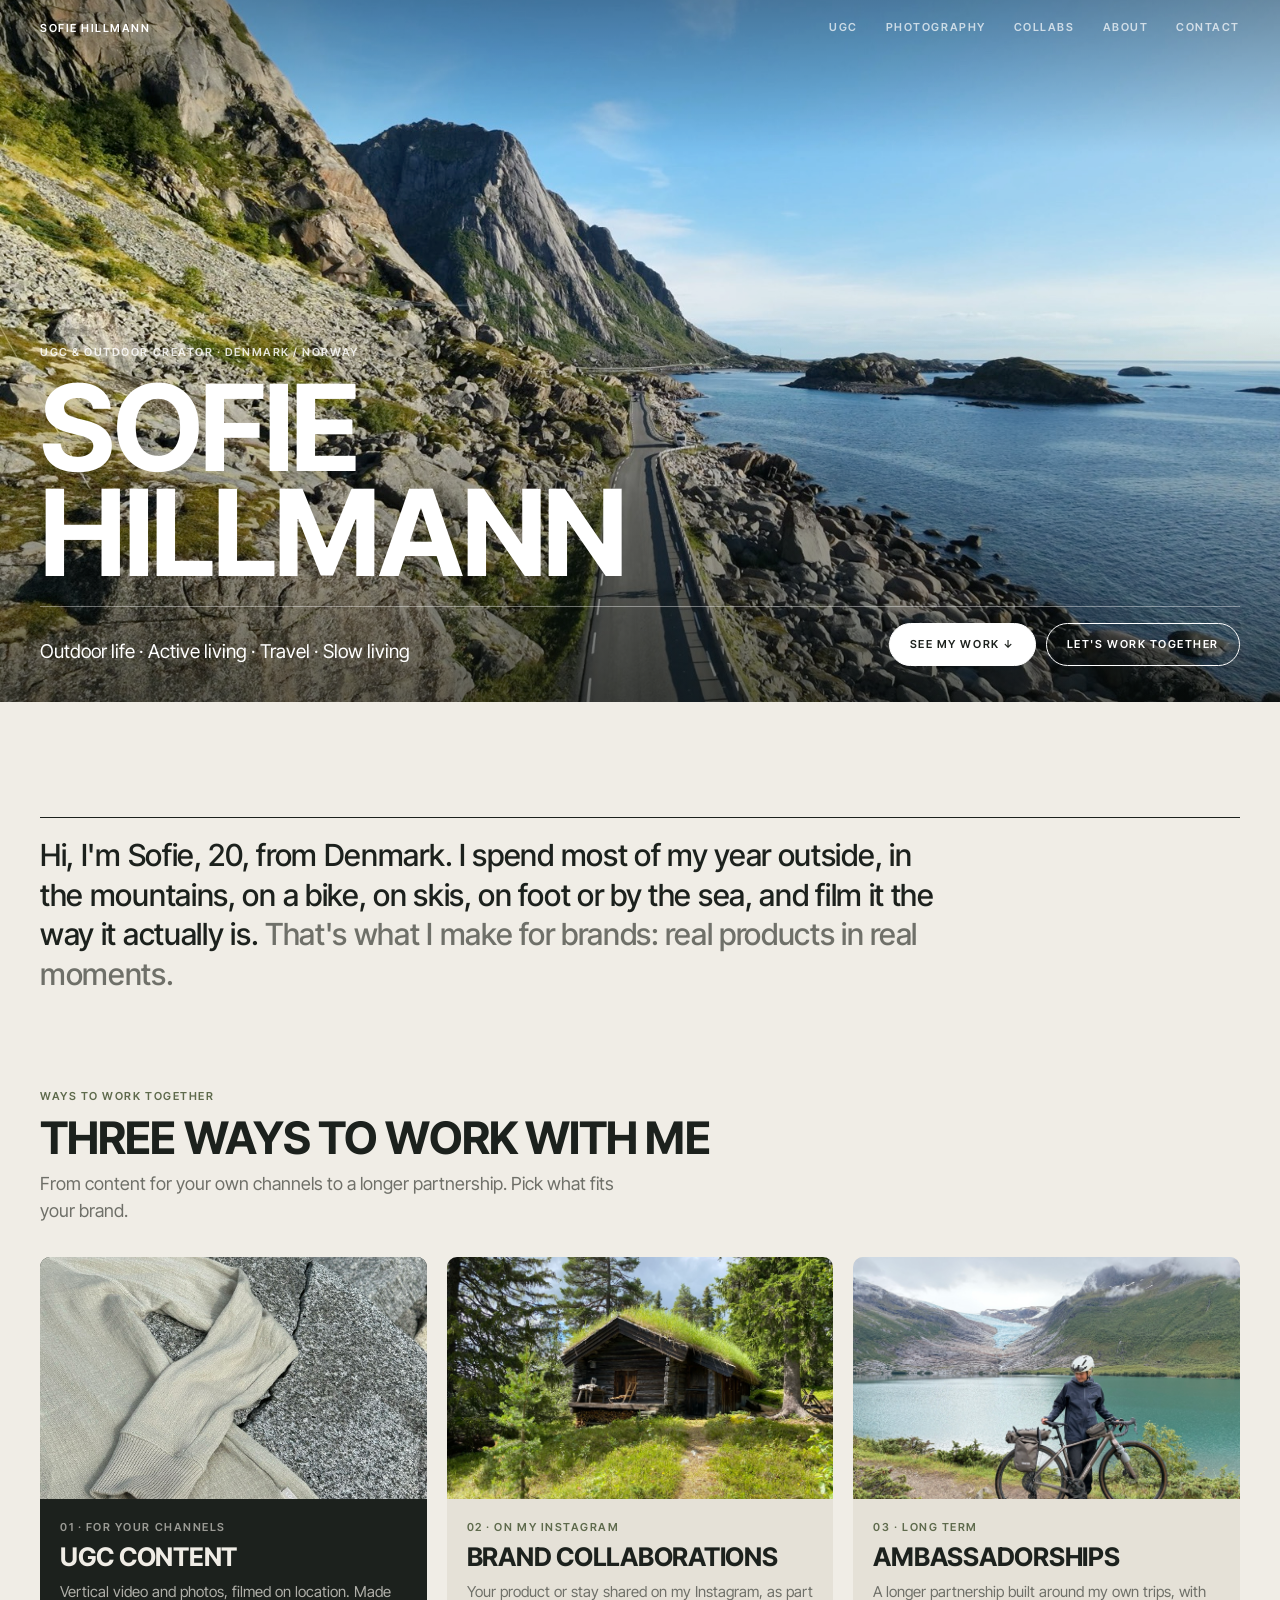
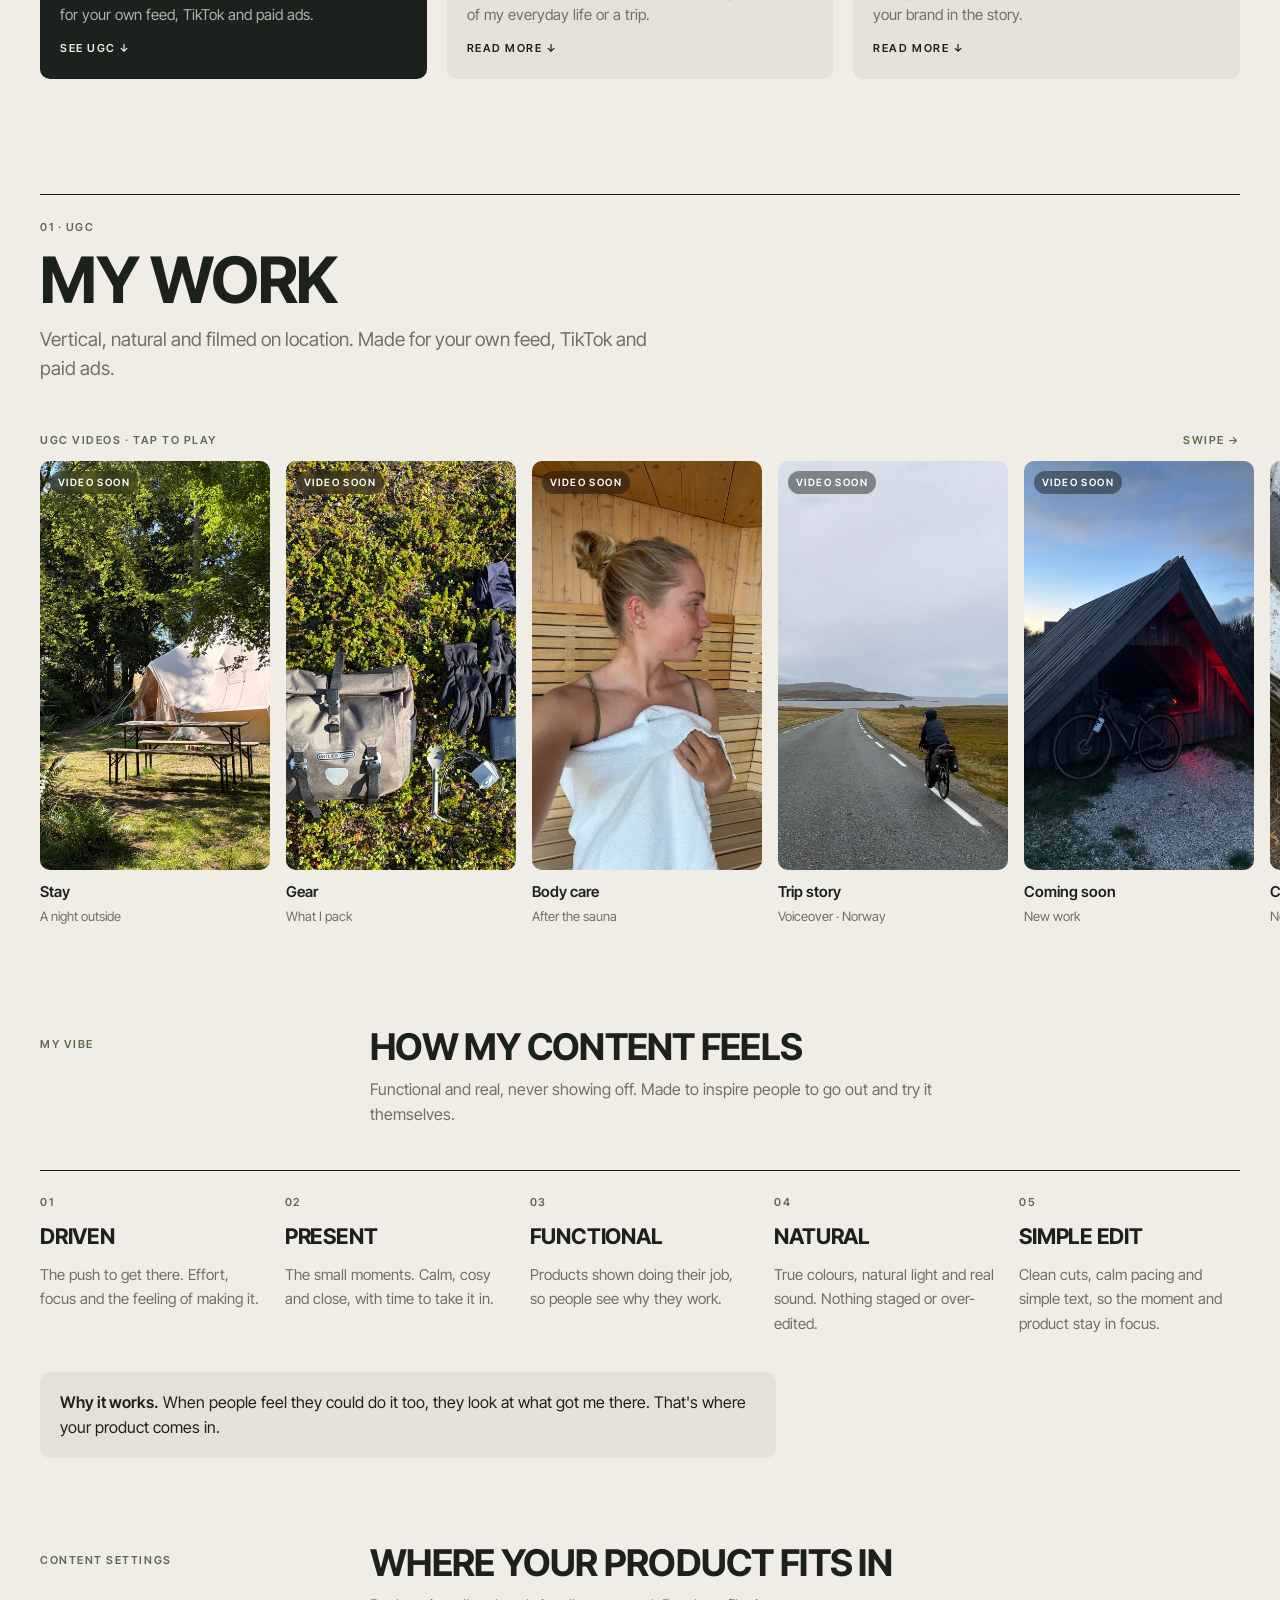
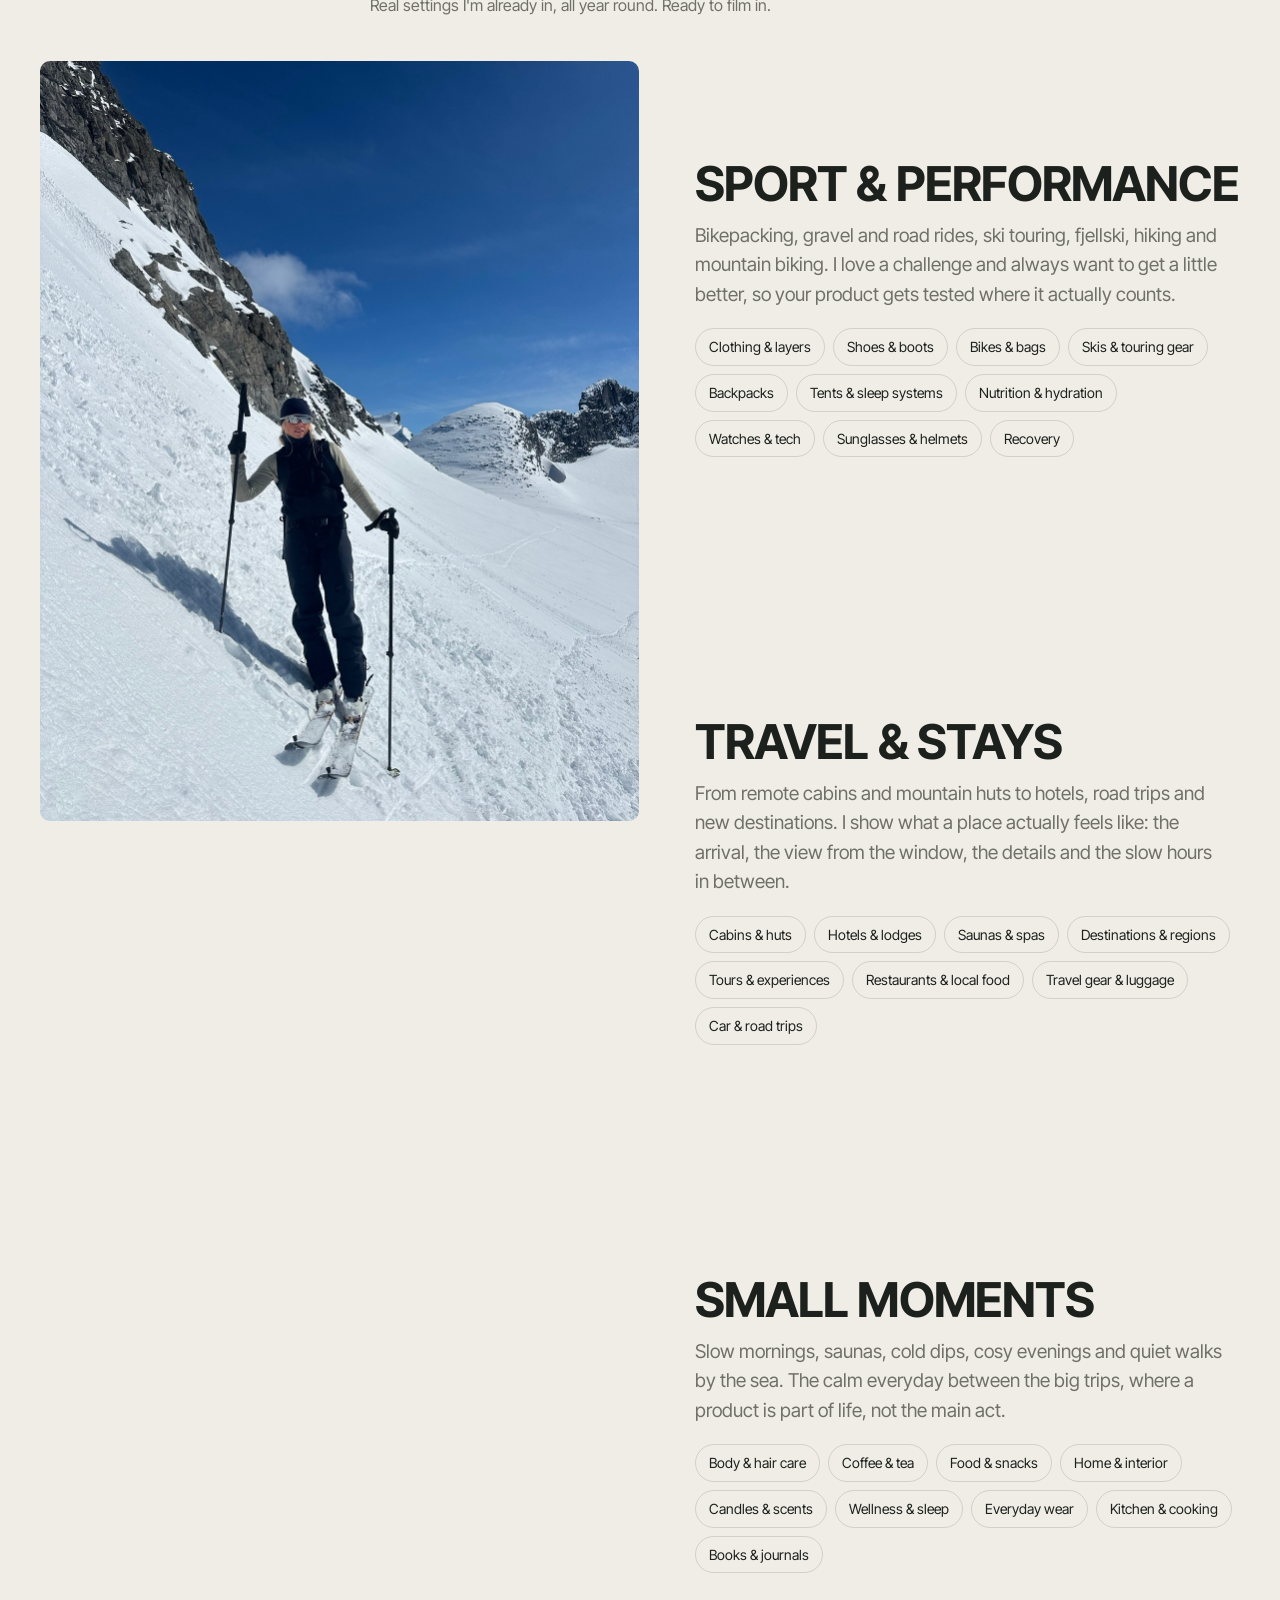
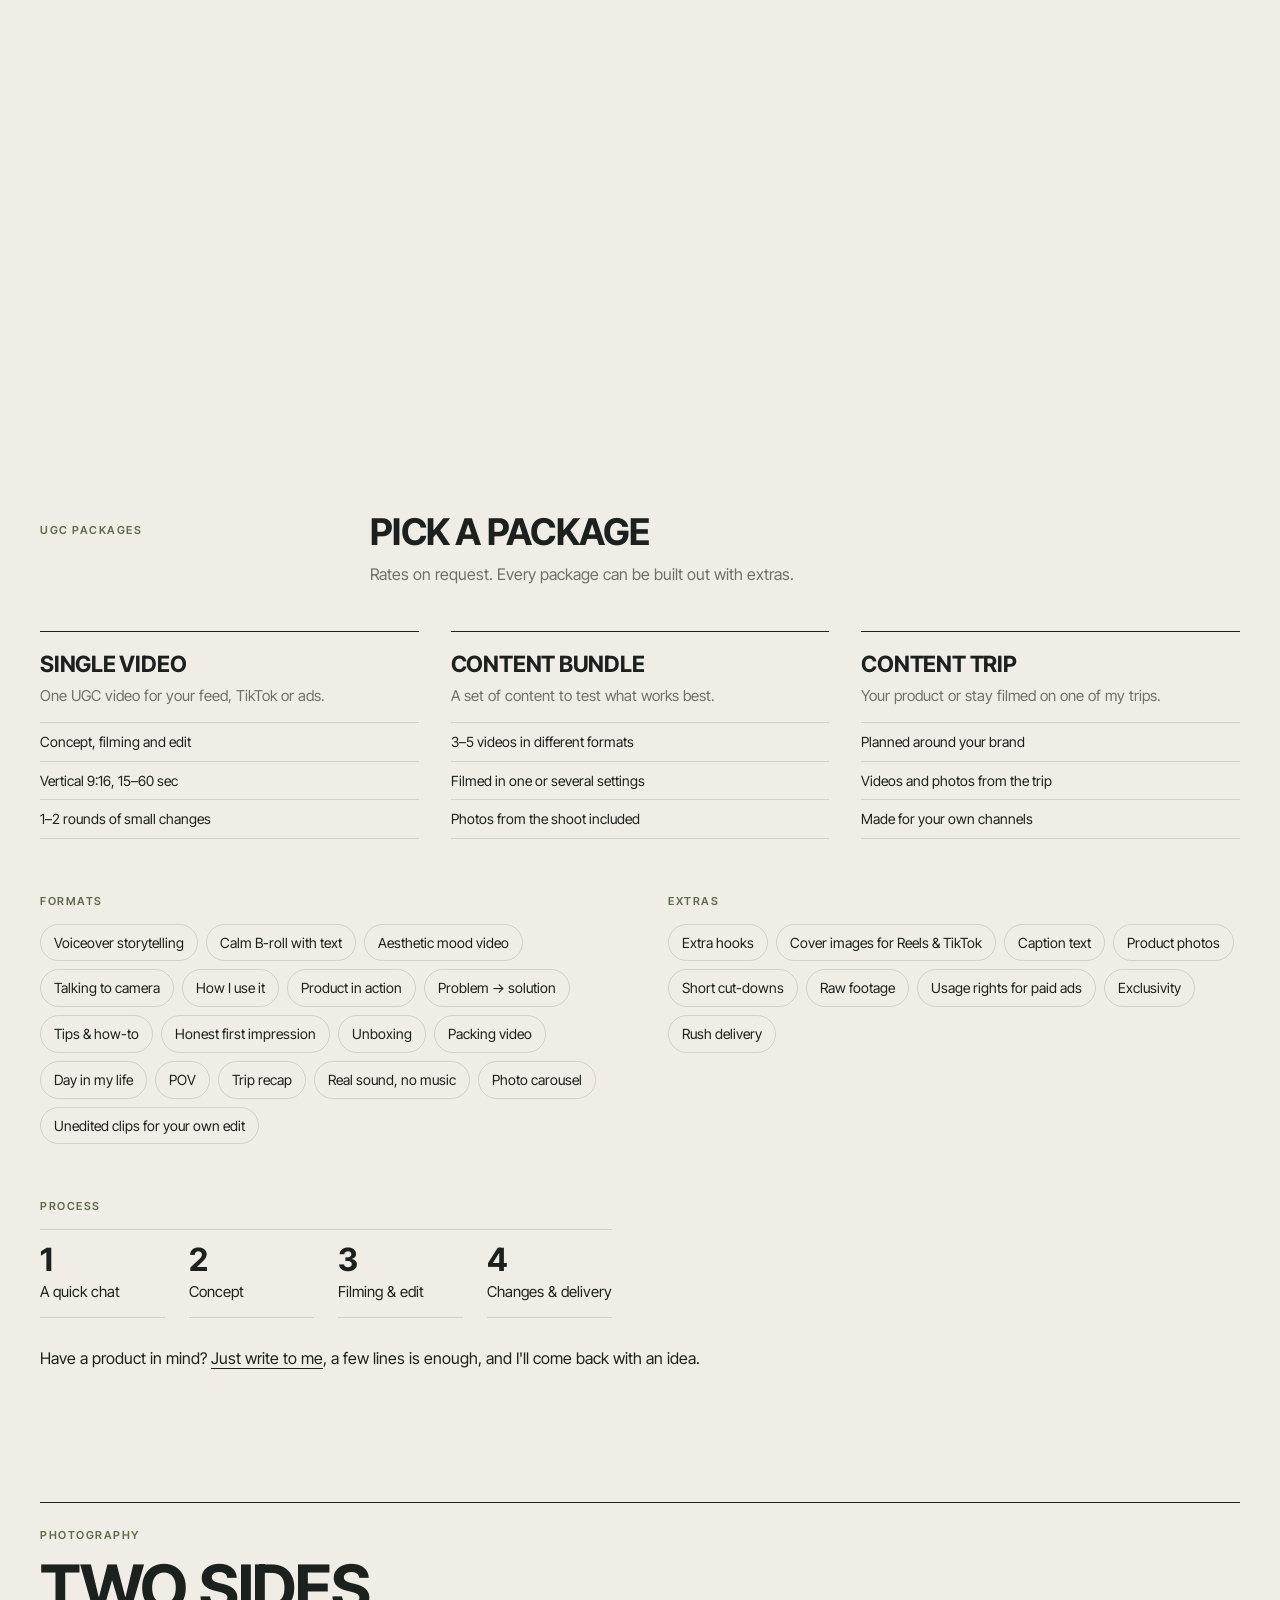
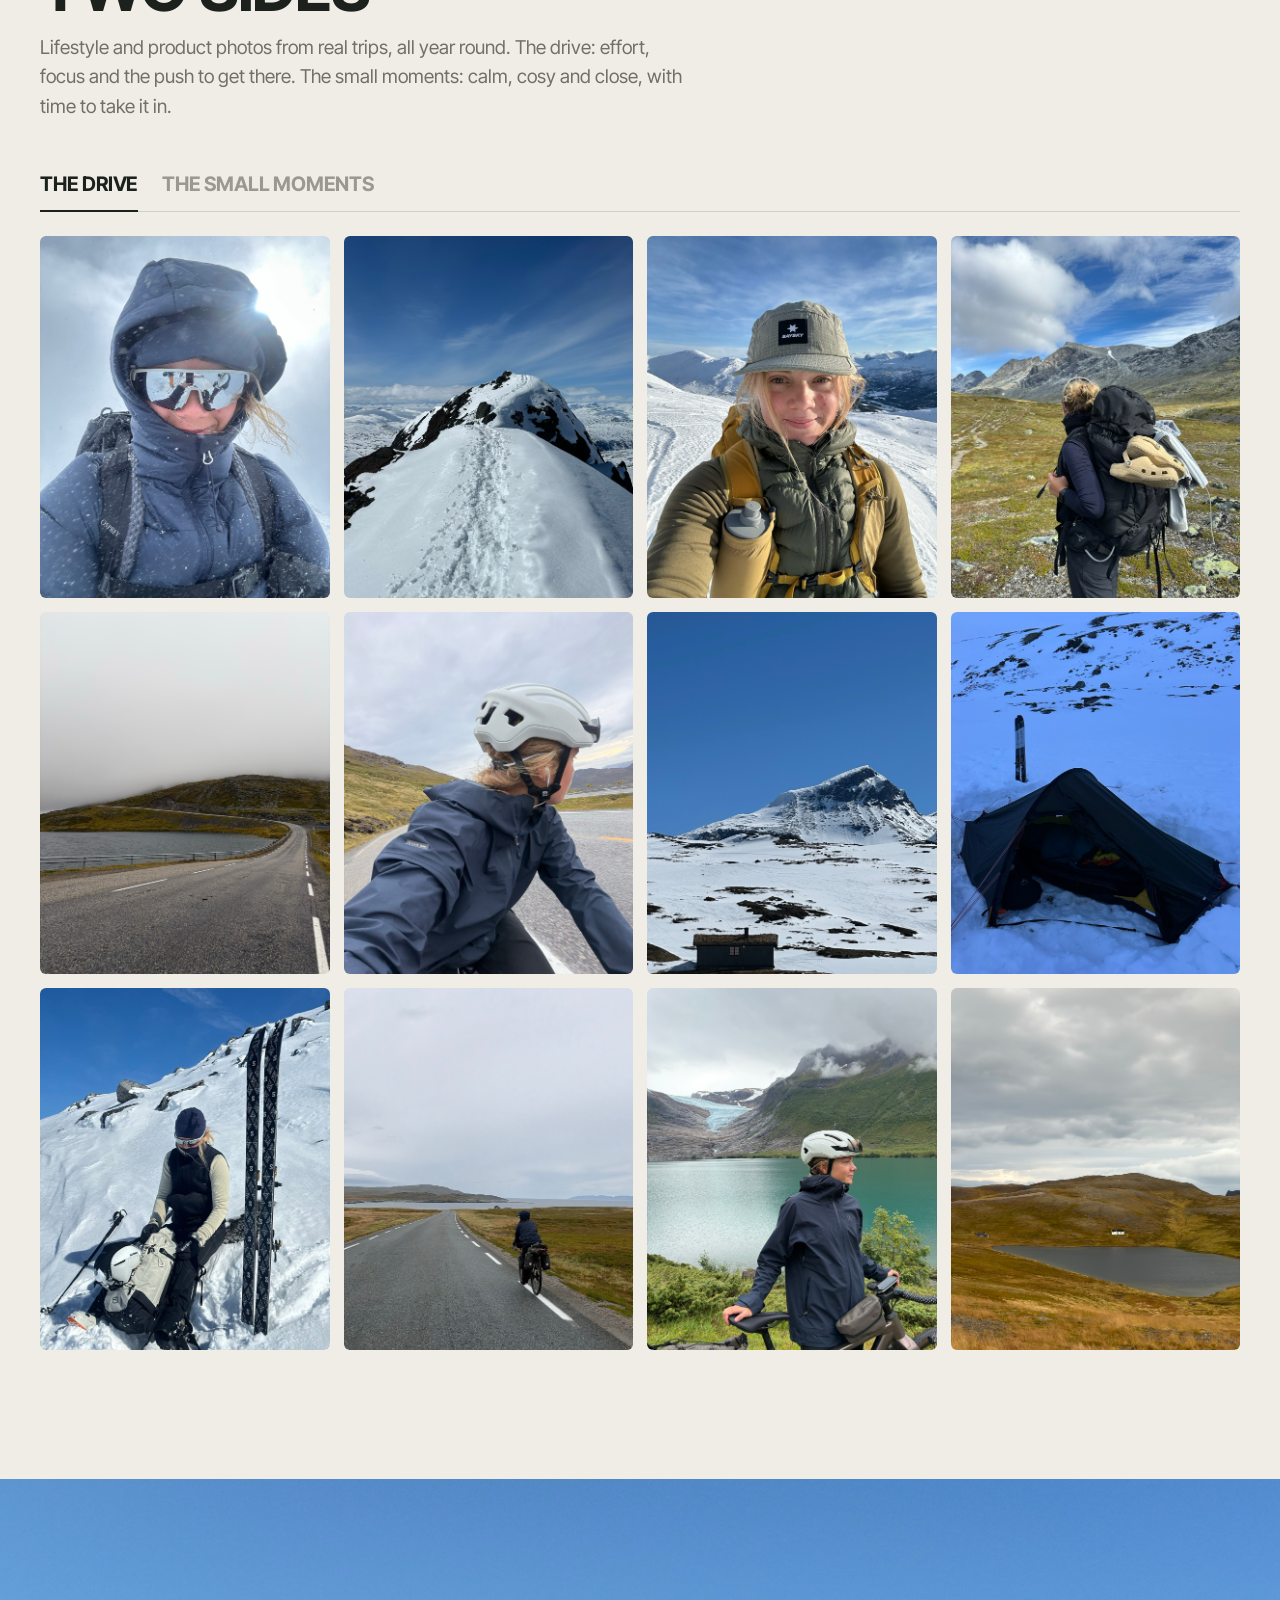
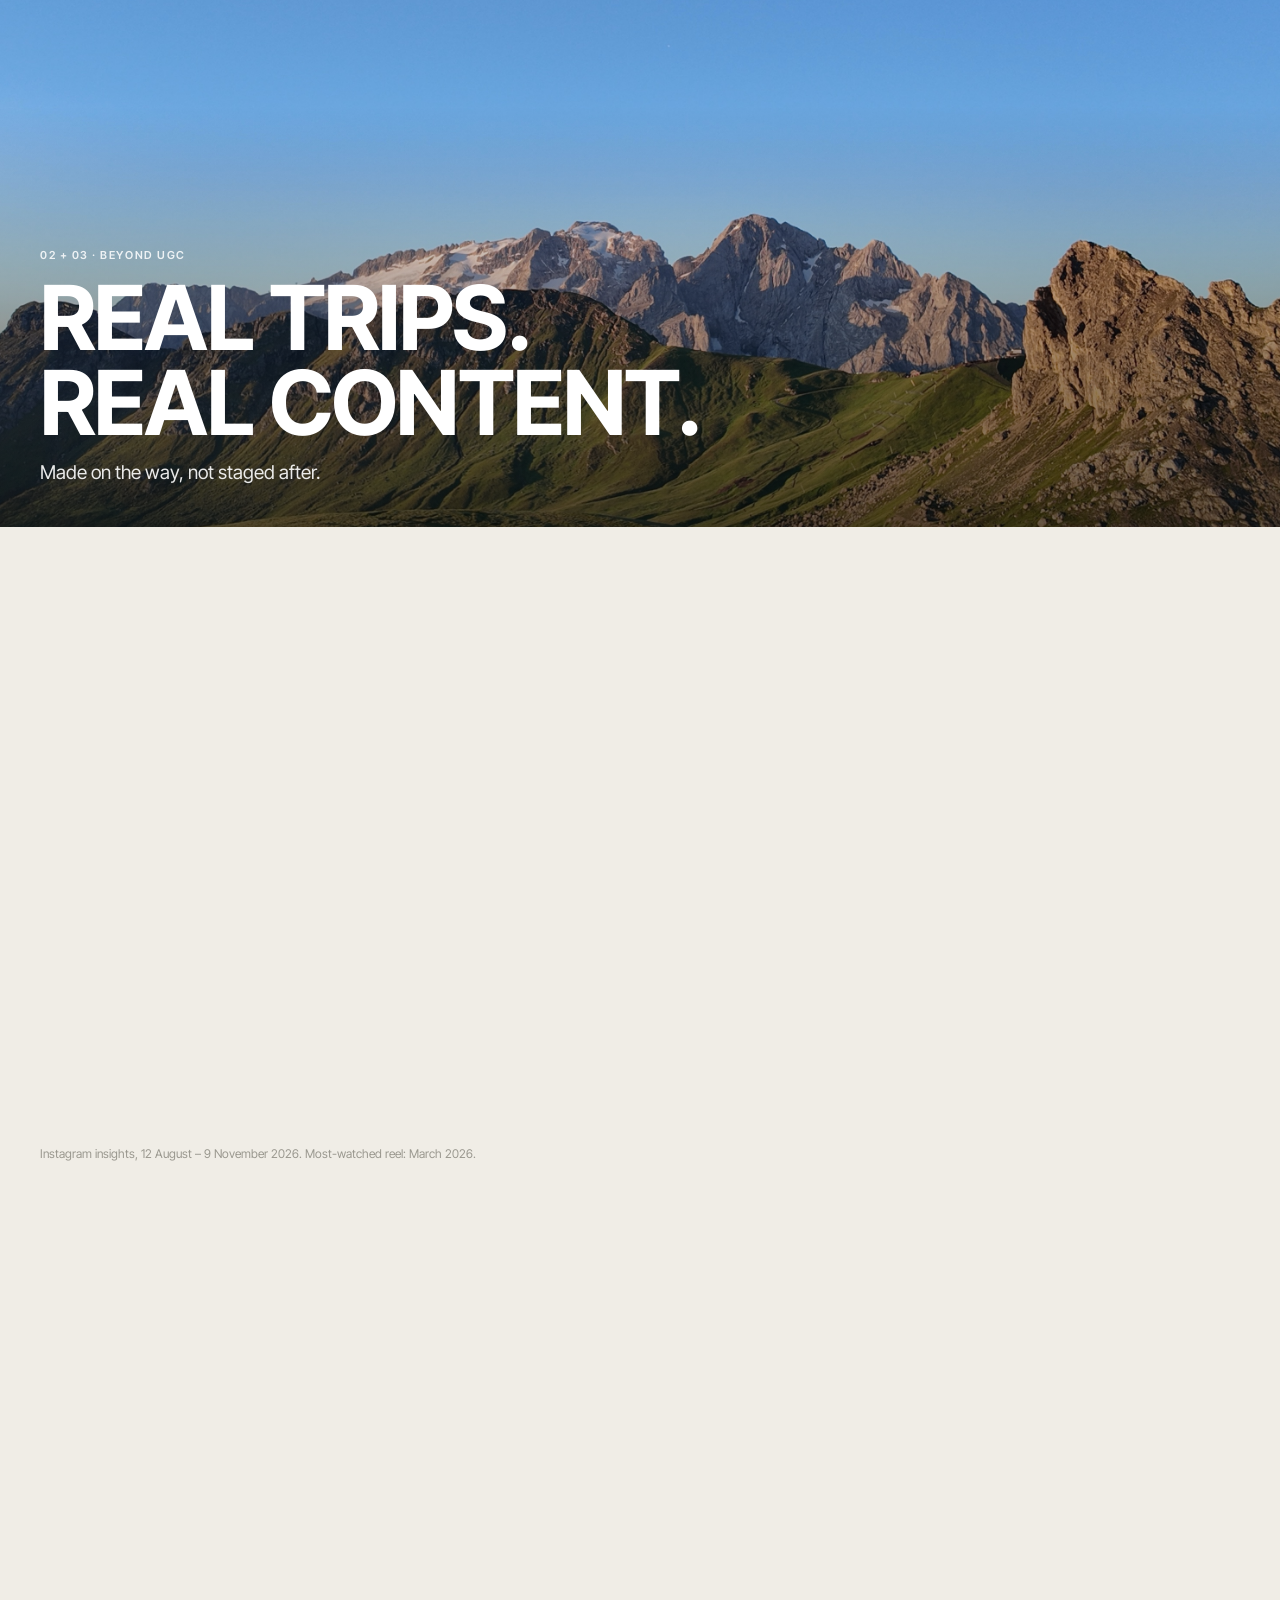
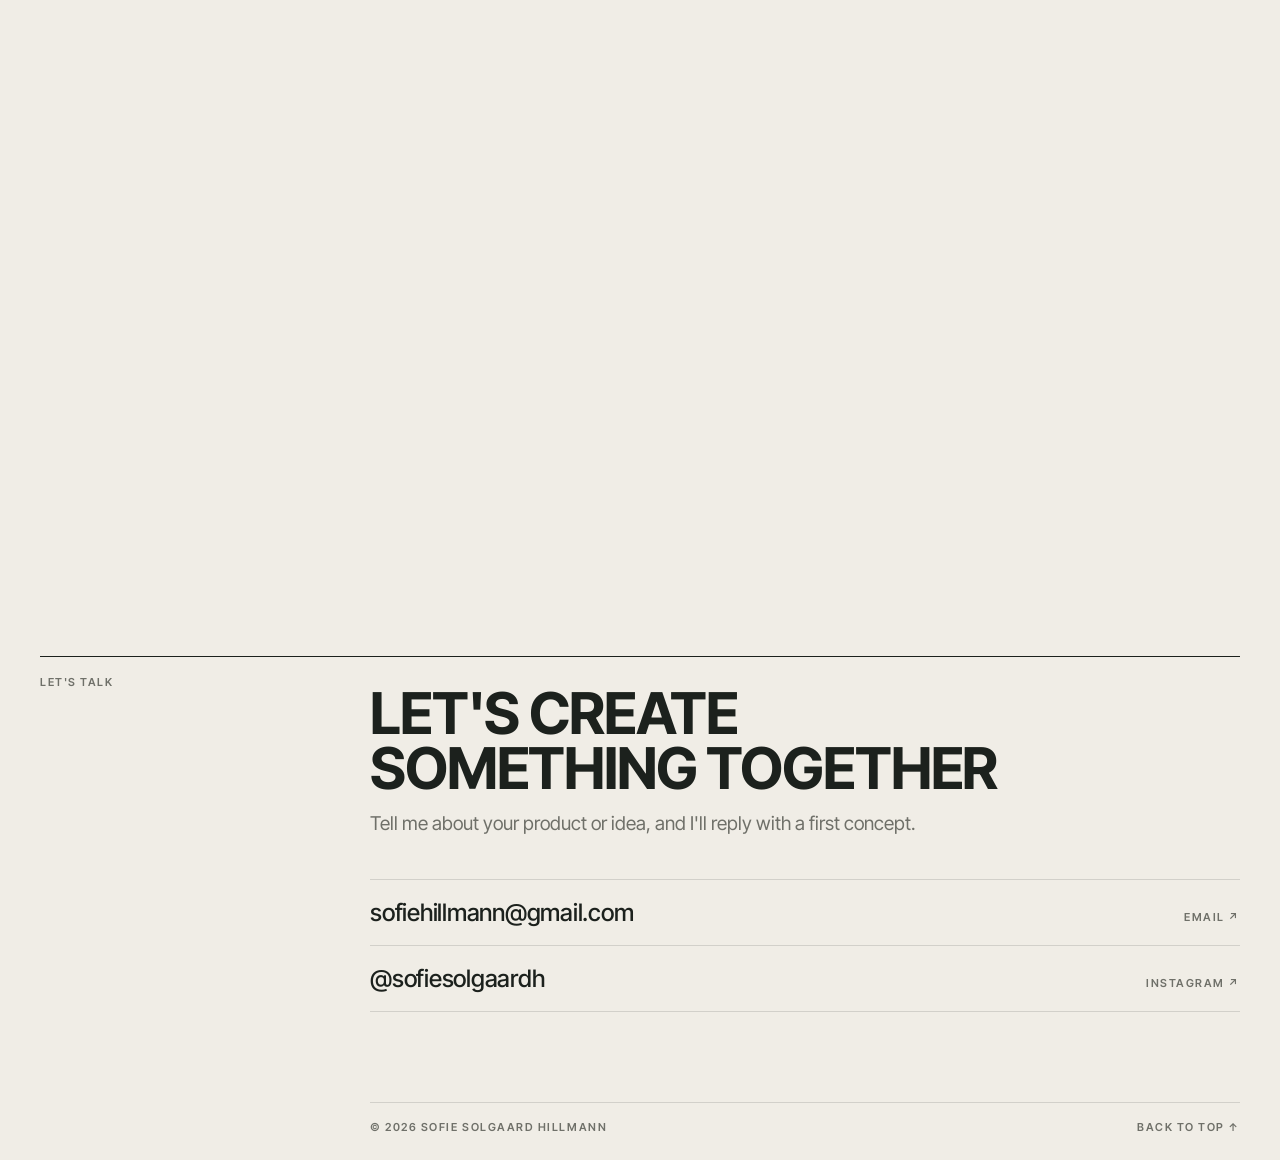
==== commit 664bbd67: "Opdater portfolio" ====
--- a/index.html
+++ b/index.html
@@ -4,7 +4,7 @@
 <meta charset="utf-8">
 <meta name="viewport" content="width=device-width, initial-scale=1, viewport-fit=cover">
 <title>Sofie Hillmann · UGC &amp; outdoor creator</title>
-<meta name="description" content="Sofie Solgaard Hillmann. UGC and content creator based in Denmark. Natural video and photos for brands, filmed at home, by the sea and out in nature.">
+<meta name="description" content="Sofie Hillmann. UGC and outdoor creator from Denmark. Natural video and photos for brands, filmed on location in Denmark and Norway.">
 <meta name="theme-color" content="#F0EDE6">
 <link rel="preconnect" href="https://fonts.googleapis.com">
 <link rel="preconnect" href="https://fonts.gstatic.com" crossorigin>
@@ -13,234 +13,272 @@
 </head>
 <body>
 
-<!-- One-page site: the menu scrolls to each section and marks where you are -->
+<!-- Version 3: one page. Order = what a brand needs to know, in the order they ask it:
+     who → the three ways (overview) → 01 UGC (work, feel, fit, packages) → photography → 02 collabs → 03 ambassadorships (trips, future) → about → contact.
+     Only the three main offers carry numbers 01/02/03.
+     Text from the 2026/27 PDF portfolio. Never brand names, never prices. -->
 <header class="top">
   <a href="#top">Sofie Hillmann</a>
   <nav aria-label="Main">
     <a href="#ugc">UGC</a>
+    <a href="#gallery">Photography</a>
     <a href="#collabs">Collabs</a>
-    <a href="#gallery">Gallery</a>
     <a href="#about">About</a>
     <a href="#contact" class="nav-contact">Contact</a>
   </nav>
 </header>
 
-<main class="page" id="top">
-
-  <!-- ============ INTRO ============ -->
-  <section class="wrap home-intro">
-    <div>
-      <span class="label reveal">UGC &amp; content creator · Denmark</span>
-      <h1 class="display reveal">Hi, I'm Sofie</h1>
-      <p class="lead reveal">I make calm, natural video and photos for brands. Filmed at home, by the sea and out in nature, in Denmark and Norway.</p>
-      <div class="btns reveal">
-        <a class="pill solid" href="#ugc">See my UGC work ↓</a>
-        <a class="pill" href="#contact">Get in touch</a>
-      </div>
-    </div>
-    <div class="home-photos reveal">
-      <img src="billeder/forest-bike.jpg" alt="Sofie with a mountain bike on a forest track">
-      <img src="billeder/small-breakfast.jpg" alt="A slow breakfast on a marble table with tea, fruit and a book">
-    </div>
-  </section>
-
-  <!-- What I offer: three clear categories -->
+<main class="page has-hero" id="top">
+
+  <!-- ============ 1. WHO: full-screen hero ============ -->
+  <section class="hero">
+    <video class="hero-video" autoplay muted loop playsinline preload="auto" poster="billeder/hero-poster.jpg" aria-hidden="true">
+      <source src="video/hero-mobil.mp4" type='video/mp4; codecs="hvc1"' media="(max-width: 760px)">
+      <source src="video/hero.mp4" type='video/mp4; codecs="hvc1"'>
+      <source src="video/hero-h264.mp4" type="video/mp4">
+    </video>
+    <div class="hero-text">
+      <span class="label">UGC &amp; outdoor creator · Denmark / Norway</span>
+      <h1 class="display">Sofie<br>Hillmann</h1>
+      <div class="sub">
+        <p>Outdoor life · Active living · Travel · Slow living</p>
+        <div class="btns">
+          <a class="pill light solid" href="#ugc">See my work ↓</a>
+          <a class="pill light" href="#contact">Let's work together</a>
+        </div>
+      </div>
+    </div>
+  </section>
+
+  <!-- ============ 2. WHAT: short intro + three ways to work together ============ -->
   <section class="wrap section" id="offer">
-    <div class="head">
-      <div class="label reveal">What I offer</div>
-      <h2 class="display reveal">Ways to work together</h2>
-      <p class="reveal">Three ways to work with me. UGC is the easiest place to start.</p>
+    <div class="intro-line reveal">
+      <p class="lead">Hi, I'm Sofie, 20, from Denmark. I spend most of my year outside, in the mountains, on a bike, on skis, on foot or by the sea, and film it the way it actually is. <span>That's what I make for brands: real products in real moments.</span></p>
+    </div>
+    <div class="offers-head reveal">
+      <span class="label">Ways to work together</span>
+      <h2 class="display">Three ways to work with me</h2>
+      <p>From content for your own channels to a longer partnership. Pick what fits your brand.</p>
     </div>
     <div class="offers">
       <a class="offer main reveal" href="#ugc">
-        <img src="billeder/small-sauna-door.jpg" alt="Sitting in the open door of a wooden sauna" loading="lazy">
+        <img src="billeder/wool-rock.jpg" alt="A wool sweater on grey granite" loading="lazy">
         <div class="body">
-          <span class="label">01</span>
+          <span class="label">01 · For your channels</span>
           <h3>UGC content</h3>
-          <p>Video and photos made for your own channels and ads. No posting needed on my side.</p>
-          <ul><li>Vertical video, 15–60 sec</li><li>Product and lifestyle photos</li><li>Filmed at home or outside in Denmark</li></ul>
+          <p>Vertical video and photos, filmed on location. Made for your own feed, TikTok and paid ads.</p>
           <span class="more">See UGC ↓</span>
         </div>
       </a>
       <a class="offer reveal" href="#collabs">
-        <img src="billeder/pool-book.jpg" alt="Reading a book at the edge of a pool" loading="lazy">
+        <img src="billeder/stay-turf-cabin.jpg" alt="A small cabin with a grass roof in the forest" loading="lazy">
         <div class="body">
-          <span class="label">02</span>
+          <span class="label">02 · On my Instagram</span>
           <h3>Brand collaborations</h3>
           <p>Your product or stay shared on my Instagram, as part of my everyday life or a trip.</p>
-          <ul><li>Reels, posts and stories</li><li>Stays, cabins and experiences</li><li>Single campaigns</li></ul>
           <span class="more">Read more ↓</span>
         </div>
       </a>
       <a class="offer reveal" href="#ambassador">
-        <img src="billeder/winter-summit.jpg" alt="Sofie on skis on a snowy summit" loading="lazy">
+        <img src="billeder/n2n-glacier-lake.jpg" alt="With the loaded bike by a glacier lake in Norway" loading="lazy">
         <div class="body">
-          <span class="label">03</span>
+          <span class="label">03 · Long term</span>
           <h3>Ambassadorships</h3>
-          <p>A longer partnership built around my seasons and trips, with your brand along for the year.</p>
-          <ul><li>Gear tested in real conditions</li><li>Content all year round</li><li>Trips and projects together</li></ul>
+          <p>A longer partnership built around my own trips, with your brand in the story.</p>
           <span class="more">Read more ↓</span>
         </div>
       </a>
     </div>
   </section>
 
-  <!-- ============ 01 UGC ============ -->
+  <!-- ============ 3. 01 UGC ============ -->
   <section class="wrap section" id="ugc">
     <div class="chapter-head reveal">
       <span class="label">01 · UGC</span>
-      <h2 class="display">UGC content</h2>
-      <p>Natural video and photos for your website, social media and ads. Filmed in Denmark, at home, by the sea or out in nature, and delivered ready to use.</p>
-    </div>
-
-    <ul class="facts reveal">
-      <li><span>What</span><span>Vertical video (9:16) and photos</span></li>
-      <li><span>Length</span><span>15–60 sec per video</span></li>
-      <li><span>Where</span><span>Denmark, all year. Norway and trips when it fits</span></li>
-      <li><span>Language</span><span>English or Danish voiceover and text</span></li>
-      <li><span>Rates</span><span>On request</span></li>
-    </ul>
-
-    <!--
-      VIDEOER: Læg dine filer i mappen "video" med navnene case-1.mp4 ... case-6.mp4.
-      Indtil filen findes, vises billedet (poster). Skriv aldrig brandnavne i <figcaption>.
-    -->
-    <div class="sub-block">
-      <div class="strip-hint"><span class="label">Selected videos · tap to play</span><span class="label">Swipe →</span></div>
-      <div class="strip" aria-label="UGC videos, scroll sideways">
-        <figure class="clip">
-          <div class="clip-frame"><video muted loop playsinline preload="metadata" poster="billeder/ugc-stay.jpg"><source src="video/case-1.mp4" type="video/mp4"></video><span class="tag">Video</span></div>
-          <figcaption><b>Stay</b><span>A night outside</span></figcaption>
-        </figure>
-        <figure class="clip">
-          <div class="clip-frame"><video muted loop playsinline preload="metadata" poster="billeder/ugc-bodycare.jpg"><source src="video/case-3.mp4" type="video/mp4"></video><span class="tag">Video</span></div>
-          <figcaption><b>Body care</b><span>After the sauna</span></figcaption>
-        </figure>
-        <figure class="clip">
-          <div class="clip-frame"><video muted loop playsinline preload="metadata" poster="billeder/ugc-gear.jpg"><source src="video/case-2.mp4" type="video/mp4"></video><span class="tag">Video</span></div>
-          <figcaption><b>Gear</b><span>What I pack</span></figcaption>
-        </figure>
-        <figure class="clip">
-          <div class="clip-frame"><video muted loop playsinline preload="metadata" poster="billeder/n2n-finnmark-ride.jpg"><source src="video/case-4.mp4" type="video/mp4"></video><span class="tag">Video</span></div>
-          <figcaption><b>Trip story</b><span>Voiceover</span></figcaption>
-        </figure>
-        <figure class="clip">
-          <div class="clip-frame"><video muted loop playsinline preload="metadata" poster="billeder/small-sauna-window.jpg"><source src="video/case-5.mp4" type="video/mp4"></video><span class="tag">Video</span></div>
-          <figcaption><b>Coming soon</b><span>New work</span></figcaption>
-        </figure>
-        <figure class="clip">
-          <div class="clip-frame"><video muted loop playsinline preload="metadata" poster="billeder/small-picnic.jpg"><source src="video/case-6.mp4" type="video/mp4"></video><span class="tag">Video</span></div>
-          <figcaption><b>Coming soon</b><span>New work</span></figcaption>
-        </figure>
-      </div>
-    </div>
-
-    <!-- Where I film -->
-    <div class="sub-block">
-      <div class="head">
-        <div class="label reveal">Settings</div>
-        <h3 class="display h-sub reveal">Where I film</h3>
-        <p class="reveal">Real places I'm already in, all year round. Most of it close to home in Denmark.</p>
-      </div>
-      <div class="cols four">
-        <div class="reveal">
-          <span class="label">01</span><h3>At home</h3>
-          <p>Slow mornings, cooking, cosy evenings and everyday routines.</p>
-          <div class="duo"><img src="billeder/small-breakfast.jpg" alt="Breakfast with tea and fruit on a marble table" loading="lazy"><img src="billeder/small-stove.jpg" alt="A wood stove burning next to stacked firewood" loading="lazy"></div>
-        </div>
-        <div class="reveal">
-          <span class="label">02</span><h3>Sauna &amp; sea</h3>
-          <p>Saunas, cold dips and calm moments by the water.</p>
-          <div class="duo"><img src="billeder/small-sauna-wagon.jpg" alt="A glowing sauna wagon by the sea at dusk" loading="lazy"><img src="billeder/small-cold-dip.jpg" alt="Smiling in the water after a cold dip" loading="lazy"></div>
-        </div>
-        <div class="reveal">
-          <span class="label">03</span><h3>Danish outdoors</h3>
-          <p>Forest, dunes and gravel roads. Rides, walks and picnics.</p>
-          <div class="duo"><img src="billeder/dk-dunes-coat.jpg" alt="Walking in a long coat through the dunes" loading="lazy"><img src="billeder/dk-shelter-wood.jpg" alt="Gravel bike in a wooden shelter" loading="lazy"></div>
-        </div>
-        <div class="reveal">
-          <span class="label">04</span><h3>Mountains</h3>
-          <p>Ski touring, hiking and bikepacking, where gear gets tested for real.</p>
-          <div class="duo"><img src="billeder/ski-climb.jpg" alt="Ski touring up a steep snowy slope" loading="lazy"><img src="billeder/n2n-flatlay-bags.jpg" alt="Bikepacking bags and gear laid out on heather" loading="lazy"></div>
-        </div>
-      </div>
-    </div>
-
-    <!-- Fit & style -->
-    <div class="sub-block two top-align">
-      <div class="reveal">
-        <span class="label">Good fit for</span>
-        <h3>Products I make content for</h3>
-        <div class="points">
-          <div><span class="label">01</span><b>Outdoor &amp; sports</b><span>Clothing, bikes, bags, ski and camping gear.</span></div>
-          <div><span class="label">02</span><b>Food, drinks &amp; nutrition</b><span>For trips, training and slow mornings.</span></div>
-          <div><span class="label">03</span><b>Body care &amp; wellness</b><span>Sauna, after-sport and everyday routines.</span></div>
-          <div><span class="label">04</span><b>Stays &amp; travel</b><span>Cabins, hotels and places close to nature.</span></div>
-          <div><span class="label">05</span><b>Home &amp; slow living</b><span>Things that make the everyday a bit nicer.</span></div>
-        </div>
-      </div>
-      <div class="reveal">
-        <span class="label">My style</span>
-        <h3>How it looks</h3>
-        <div class="points">
-          <div><span class="label">01</span><b>Natural</b><span>True colours, natural light, real sound. No filters.</span></div>
-          <div><span class="label">02</span><b>Functional</b><span>Products shown doing their job, so people see why they work.</span></div>
-          <div><span class="label">03</span><b>Calm</b><span>Clean cuts and simple text. The product stays in focus.</span></div>
-          <div><span class="label">04</span><b>Relatable</b><span>When people feel they could do it too, they look at what got me there.</span></div>
-        </div>
-      </div>
-    </div>
-
-    <!-- Packages -->
-    <div class="sub-block">
-      <div class="head">
-        <div class="label reveal">Packages</div>
-        <h3 class="display h-sub reveal">What you can order</h3>
-        <p class="reveal">Rates on request. Add-ons: usage rights for paid ads, raw footage and rush delivery.</p>
+      <h2 class="display">My work</h2>
+      <p>Vertical, natural and filmed on location. Made for your own feed, TikTok and paid ads.</p>
+    </div>
+
+    <!-- 3a. UGC videos. VIDEOER: læg case-1.mp4 ... case-6.mp4 i nyeste/video. Aldrig brandnavne i figcaption. -->
+    <div class="strip-hint"><span class="label">UGC videos · tap to play</span><span class="label">Swipe →</span></div>
+    <div class="strip" aria-label="UGC videos, scroll sideways">
+      <figure class="clip">
+        <div class="clip-frame"><video muted loop playsinline preload="metadata" poster="billeder/ugc-stay.jpg"><source src="video/case-1.mp4" type="video/mp4"></video><span class="tag">Video</span></div>
+        <figcaption><b>Stay</b><span>A night outside</span></figcaption>
+      </figure>
+      <figure class="clip">
+        <div class="clip-frame"><video muted loop playsinline preload="metadata" poster="billeder/ugc-gear.jpg"><source src="video/case-2.mp4" type="video/mp4"></video><span class="tag">Video</span></div>
+        <figcaption><b>Gear</b><span>What I pack</span></figcaption>
+      </figure>
+      <figure class="clip">
+        <div class="clip-frame"><video muted loop playsinline preload="metadata" poster="billeder/ugc-bodycare.jpg"><source src="video/case-3.mp4" type="video/mp4"></video><span class="tag">Video</span></div>
+        <figcaption><b>Body care</b><span>After the sauna</span></figcaption>
+      </figure>
+      <figure class="clip">
+        <div class="clip-frame"><video muted loop playsinline preload="metadata" poster="billeder/n2n-finnmark-ride.jpg"><source src="video/case-4.mp4" type="video/mp4"></video><span class="tag">Video</span></div>
+        <figcaption><b>Trip story</b><span>Voiceover · Norway</span></figcaption>
+      </figure>
+      <figure class="clip">
+        <div class="clip-frame"><video muted loop playsinline preload="metadata" poster="billeder/dk-shelter.jpg"><source src="video/case-5.mp4" type="video/mp4"></video><span class="tag">Video</span></div>
+        <figcaption><b>Coming soon</b><span>New work</span></figcaption>
+      </figure>
+      <figure class="clip">
+        <div class="clip-frame"><video muted loop playsinline preload="metadata" poster="billeder/small-picnic.jpg"><source src="video/case-6.mp4" type="video/mp4"></video><span class="tag">Video</span></div>
+        <figcaption><b>Coming soon</b><span>New work</span></figcaption>
+      </figure>
+    </div>
+
+    <!-- 3c. My vibe -->
+    <div class="sub-block">
+      <div class="head">
+        <div class="label reveal">My vibe</div>
+        <h3 class="display h-sub reveal">How my content feels</h3>
+        <p class="reveal">Functional and real, never showing off. Made to inspire people to go out and try it themselves.</p>
+      </div>
+      <div class="vibe reveal">
+        <div><span class="label">01</span><b>Driven</b><span>The push to get there. Effort, focus and the feeling of making it.</span></div>
+        <div><span class="label">02</span><b>Present</b><span>The small moments. Calm, cosy and close, with time to take it in.</span></div>
+        <div><span class="label">03</span><b>Functional</b><span>Products shown doing their job, so people see why they work.</span></div>
+        <div><span class="label">04</span><b>Natural</b><span>True colours, natural light and real sound. Nothing staged or over-edited.</span></div>
+        <div><span class="label">05</span><b>Simple edit</b><span>Clean cuts, calm pacing and simple text, so the moment and product stay in focus.</span></div>
+      </div>
+      <p class="why reveal"><b>Why it works.</b> When people feel they could do it too, they look at what got me there. That's where your product comes in.</p>
+    </div>
+
+    <!-- 3d. Where your product fits in: sticky split (image stays, text scrolls) -->
+    <div class="sub-block">
+      <div class="head">
+        <div class="label reveal">Content settings</div>
+        <h3 class="display h-sub reveal">Where your product fits in</h3>
+        <p class="reveal">Real settings I'm already in, all year round. Ready to film in.</p>
+      </div>
+      <div class="split">
+        <div class="split-media">
+          <img class="on" src="billeder/ski-climb.jpg" alt="Ski touring up a steep snowy slope">
+          <img src="billeder/lofoten-harbour.jpg" alt="Red and yellow houses by a calm harbour below the mountains in Lofoten" loading="lazy">
+          <img src="billeder/small-sauna-window.jpg" alt="Looking out to sea through a round sauna window" loading="lazy">
+        </div>
+        <div class="split-text">
+          <div class="chapter" data-img="0">
+            <h3>Sport &amp; performance</h3>
+            <p>Bikepacking, gravel and road rides, ski touring, fjellski, hiking and mountain biking. I love a challenge and always want to get a little better, so your product gets tested where it actually counts.</p>
+            <div class="tags"><span>Clothing &amp; layers</span><span>Shoes &amp; boots</span><span>Bikes &amp; bags</span><span>Skis &amp; touring gear</span><span>Backpacks</span><span>Tents &amp; sleep systems</span><span>Nutrition &amp; hydration</span><span>Watches &amp; tech</span><span>Sunglasses &amp; helmets</span><span>Recovery</span></div>
+          </div>
+          <div class="chapter" data-img="1">
+            <h3>Travel &amp; stays</h3>
+            <p>From remote cabins and mountain huts to hotels, road trips and new destinations. I show what a place actually feels like: the arrival, the view from the window, the details and the slow hours in between.</p>
+            <div class="tags"><span>Cabins &amp; huts</span><span>Hotels &amp; lodges</span><span>Saunas &amp; spas</span><span>Destinations &amp; regions</span><span>Tours &amp; experiences</span><span>Restaurants &amp; local food</span><span>Travel gear &amp; luggage</span><span>Car &amp; road trips</span></div>
+          </div>
+          <div class="chapter" data-img="2">
+            <h3>Small moments</h3>
+            <p>Slow mornings, saunas, cold dips, cosy evenings and quiet walks by the sea. The calm everyday between the big trips, where a product is part of life, not the main act.</p>
+            <div class="tags"><span>Body &amp; hair care</span><span>Coffee &amp; tea</span><span>Food &amp; snacks</span><span>Home &amp; interior</span><span>Candles &amp; scents</span><span>Wellness &amp; sleep</span><span>Everyday wear</span><span>Kitchen &amp; cooking</span><span>Books &amp; journals</span></div>
+          </div>
+        </div>
+      </div>
+    </div>
+
+    <!-- 3e. Services -->
+    <div class="sub-block">
+      <div class="head">
+        <div class="label reveal">UGC packages</div>
+        <h3 class="display h-sub reveal">Pick a package</h3>
+        <p class="reveal">Rates on request. Every package can be built out with extras.</p>
       </div>
       <div class="cols three">
         <div class="service reveal">
-          <span class="label">01</span><h3>Single video</h3>
-          <p>One video for your feed, TikTok or ads.</p>
+          <h3>Single video</h3>
+          <p>One UGC video for your feed, TikTok or ads.</p>
           <ul><li>Concept, filming and edit</li><li>Vertical 9:16, 15–60 sec</li><li>1–2 rounds of small changes</li></ul>
         </div>
         <div class="service reveal">
-          <span class="label">02</span><h3>Content bundle</h3>
-          <p>A set of videos to test what works best.</p>
-          <ul><li>3–5 videos in different formats</li><li>Filmed in different settings</li><li>Product photos included</li></ul>
+          <h3>Content bundle</h3>
+          <p>A set of content to test what works best.</p>
+          <ul><li>3–5 videos in different formats</li><li>Filmed in one or several settings</li><li>Photos from the shoot included</li></ul>
         </div>
         <div class="service reveal">
-          <span class="label">03</span><h3>Photos</h3>
-          <p>Product and lifestyle photos for web, social and ads.</p>
-          <ul><li>Product in use, outside or at home</li><li>Portrait and landscape formats</li><li>Natural light, no filters</li></ul>
-        </div>
-      </div>
-      <div class="reveal" style="padding-top:clamp(32px,4vw,48px)">
-        <span class="label">Formats</span>
-        <div class="tags" style="margin-top:12px"><span>Voiceover + B-roll</span><span>Talking head</span><span>How I use it</span><span>Unboxing</span><span>Packing video</span><span>Calm B-roll</span><span>Product photos</span></div>
-      </div>
-      <div class="reveal" style="padding-top:clamp(28px,4vw,44px)">
-        <span class="label">Process</span>
-        <div class="process" style="margin-top:12px">
-          <div><b>01</b>Brief</div><div><b>02</b>Concept</div><div><b>03</b>Filming &amp; edit</div><div><b>04</b>Changes &amp; delivery</div>
-        </div>
-      </div>
-      <p style="margin-top:28px" class="reveal">Have a product in mind? <a class="link" href="#contact">Send me your brief</a> and I'll reply with an idea.</p>
-    </div>
-  </section>
-
-  <!-- ============ 02 + 03 COLLABORATIONS ============ -->
-  <section class="wrap section" id="collabs">
+          <h3>Content trip</h3>
+          <p>Your product or stay filmed on one of my trips.</p>
+          <ul><li>Planned around your brand</li><li>Videos and photos from the trip</li><li>Made for your own channels</li></ul>
+        </div>
+      </div>
+      <div class="two-small">
+        <div class="reveal">
+          <span class="label">Formats</span>
+          <div class="tags"><span>Voiceover storytelling</span><span>Calm B-roll with text</span><span>Aesthetic mood video</span><span>Talking to camera</span><span>How I use it</span><span>Product in action</span><span>Problem → solution</span><span>Tips &amp; how-to</span><span>Honest first impression</span><span>Unboxing</span><span>Packing video</span><span>Day in my life</span><span>POV</span><span>Trip recap</span><span>Real sound, no music</span><span>Photo carousel</span><span>Unedited clips for your own edit</span></div>
+        </div>
+        <div class="reveal">
+          <span class="label">Extras</span>
+          <div class="tags"><span>Extra hooks</span><span>Cover images for Reels &amp; TikTok</span><span>Caption text</span><span>Product photos</span><span>Short cut-downs</span><span>Raw footage</span><span>Usage rights for paid ads</span><span>Exclusivity</span><span>Rush delivery</span></div>
+        </div>
+      </div>
+      <div class="two-small">
+        <div class="reveal">
+          <span class="label">Process</span>
+          <div class="process"><div><b>1</b>A quick chat</div><div><b>2</b>Concept</div><div><b>3</b>Filming &amp; edit</div><div><b>4</b>Changes &amp; delivery</div></div>
+        </div>
+      </div>
+      <p class="cta reveal">Have a product in mind? <a class="link" href="#contact">Just write to me</a>, a few lines is enough, and I'll come back with an idea.</p>
+    </div>
+  </section>
+
+  <!-- ============ 4. PHOTOGRAPHY: the two sides (photos are part of the UGC offer) ============ -->
+  <section class="wrap section" id="gallery">
     <div class="chapter-head reveal">
+      <span class="label">Photography</span>
+      <h2 class="display">Two sides</h2>
+      <p>Lifestyle and product photos from real trips, all year round. The drive: effort, focus and the push to get there. The small moments: calm, cosy and close, with time to take it in.</p>
+    </div>
+    <div class="tabs" role="tablist">
+      <button role="tab" id="tab-drive" aria-controls="panel-drive" aria-selected="true">The drive</button>
+      <button role="tab" id="tab-small" aria-controls="panel-small" aria-selected="false">The small moments</button>
+    </div>
+    <div class="panel" id="panel-drive" role="tabpanel" aria-labelledby="tab-drive">
+      <img src="billeder/storm-hood.jpg" alt="Hood and goggles in snowy wind" loading="lazy">
+      <img src="billeder/n2n-fog-road.jpg" alt="A road disappearing into fog in northern Norway" loading="lazy">
+      <img src="billeder/ski-break.jpg" alt="A break next to skis in the snow" loading="lazy">
+      <img src="billeder/winter-ridge.jpg" alt="Footprints along a snowy ridge" loading="lazy">
+      <img src="billeder/n2n-selfie-rain.jpg" alt="Riding in the rain in Norway" loading="lazy">
+      <img src="billeder/n2n-finnmark-ride.jpg" alt="Cycling along an empty road in Finnmark" loading="lazy">
+      <img src="billeder/ski-cap.jpg" alt="Smiling in a cap on a snowfield" loading="lazy">
+      <img src="billeder/winter-cabin-peak.jpg" alt="A small cabin below a snowy peak" loading="lazy">
+      <img src="billeder/n2n-glacier-portrait.jpg" alt="With the bike by a glacier lake" loading="lazy">
+      <img src="billeder/alps-pack.jpg" alt="Hiking with a big backpack in the Norwegian mountains" loading="lazy">
+      <img src="billeder/winter-tent.jpg" alt="A tent pitched in the snow" loading="lazy">
+      <img src="billeder/n2n-tundra.jpg" alt="A lake on the open tundra in autumn colours" loading="lazy">
+    </div>
+    <div class="panel" id="panel-small" role="tabpanel" aria-labelledby="tab-small" hidden>
+      <img src="billeder/small-sauna-door.jpg" alt="Sitting in the open door of a wooden sauna" loading="lazy">
+      <img src="billeder/small-sea.jpg" alt="Calm sea at sunrise" loading="lazy">
+      <img src="billeder/small-picnic.jpg" alt="A picnic basket with tea and blankets outside" loading="lazy">
+      <img src="billeder/small-chamomile.jpg" alt="Picking chamomile" loading="lazy">
+      <img src="billeder/small-stove.jpg" alt="A wood stove burning next to stacked firewood" loading="lazy">
+      <img src="billeder/small-tent-meadow.jpg" alt="A green tent on a mountain plateau under low clouds" loading="lazy">
+      <img src="billeder/small-sauna-wagon.jpg" alt="A glowing sauna wagon by the sea at dusk" loading="lazy">
+      <img src="billeder/dk-boats.jpg" alt="Walking towards fishing boats on a Danish beach" loading="lazy">
+      <img src="billeder/small-breakfast.jpg" alt="A slow breakfast with tea and fruit on a marble table" loading="lazy">
+      <img src="billeder/small-ladder.jpg" alt="A ladder down into clear, calm water" loading="lazy">
+      <img src="billeder/ugc-campanyon.jpg" alt="A bell tent and picnic table in the forest" loading="lazy">
+      <img src="billeder/ugc-soon-sauna.jpg" alt="A sauna window looking out over a quiet harbour" loading="lazy">
+    </div>
+  </section>
+
+  <!-- ============ 5. Big band, opens 02 + 03: Real trips. Real content. ============ -->
+  <section class="band" id="collabs">
+    <img class="drift" style="object-position:50% 70%" src="billeder/band-mountains.jpg" alt="Morning light on green ridges and high peaks" loading="lazy">
+    <div class="band-text wrap">
       <span class="label">02 + 03 · Beyond UGC</span>
-      <h2 class="display">Collaborations</h2>
-      <p>When you want your brand on my own channels, or a partner for the longer run.</p>
-    </div>
-
+      <h2 class="display">Real trips.<br>Real content.</h2>
+      <p>Made on the way, not staged after.</p>
+    </div>
+  </section>
+
+  <section class="wrap section">
+    <!-- 02 Brand collaborations -->
     <div class="two">
       <div class="duo reveal">
-        <img src="billeder/small-sauna-window.jpg" alt="Looking out to sea through a round sauna window" loading="lazy">
-        <img src="billeder/dk-bike-hut.jpg" alt="A bike parked by a wooden hut near the beach" loading="lazy">
+        <img src="billeder/dk-dunes-coat.jpg" alt="Walking through the dunes in a long coat" loading="lazy">
+        <img src="billeder/small-dunes-basket.jpg" alt="Coat and basket in the dune grass" loading="lazy">
       </div>
       <div class="reveal">
         <span class="label">02 · Brand collaborations</span>
@@ -248,109 +286,73 @@
         <p>Your product or stay shared on my profile, as part of my everyday life or a trip. Told in my own calm way, so it feels real to the people watching.</p>
         <ul class="facts plain">
           <li><b>Reels, posts and stories</b><span>Single posts or a short campaign.</span></li>
-          <li><b>Stays &amp; experiences</b><span>Cabins, saunas and places close to nature.</span></li>
-          <li><b>Launches</b><span>New products shown in real use.</span></li>
         </ul>
       </div>
     </div>
 
-    <div class="stats-row" style="margin-top:clamp(36px,5vw,56px)">
-      <div class="reveal"><b>1.26M</b><span>Views on Instagram, last 90 days</span></div>
-      <div class="reveal"><b>81%</b><span>Of views from people who don't follow me yet</span></div>
-      <div class="reveal"><b>197K</b><span>Views on a single reel</span></div>
-      <div class="reveal"><b>DK · DE · UK</b><span>Top audience countries</span></div>
-    </div>
-    <p class="source">Instagram insights, August–November 2026.</p>
-
+    <div class="stats-row reveal" style="margin-top:clamp(36px,5vw,56px)">
+      <div><b>1.1M</b><span>Views on my most-watched reel</span></div>
+      <div><b>1.26M</b><span>Views in the last 90 days</span></div>
+      <div><b>81%</b><span>Of those views from people who don't follow me yet</span></div>
+      <div><b>DK · DE · UK</b><span>Top audience countries</span></div>
+    </div>
+    <p class="source">Instagram insights, 12 August – 9 November 2026. Most-watched reel: March 2026.</p>
+
+    <!-- 03 Ambassadorships -->
     <div class="sub-block two" id="ambassador">
       <div class="reveal">
         <span class="label">03 · Ambassadorships</span>
         <h3>Join the journey</h3>
-        <p>A longer partnership built around my seasons and trips. Instagram is my home, but I'd love to make bigger projects too, told in good photo and film with your brand in the story.</p>
+        <p>A longer partnership built around my own trips. Instagram is my home, but I dream bigger: projects told in high-quality photo and film, with your brand in the story.</p>
         <ul class="facts plain">
-          <li><b>Gear &amp; stays</b><span>Tested and shown in real conditions, all year.</span></li>
+          <li><b>Gear &amp; stays</b><span>Tested and shown in real conditions.</span></li>
           <li><b>Support</b><span>Help that makes the next trip possible.</span></li>
-          <li><b>Photo &amp; film</b><span>Every project documented, from reels to a short film.</span></li>
+          <li><b>Photo &amp; film</b><span>Every project documented, from reels to a trip film.</span></li>
         </ul>
+        <p class="cta">Want to be part of a project? <a class="link" href="#contact">Get in touch</a> and I'll tell you more.</p>
       </div>
       <div class="duo reveal">
-        <img src="billeder/drive-3.jpg" alt="Skier walking across a bright snowfield" loading="lazy">
-        <img src="billeder/n2n-glacier-portrait.jpg" alt="Sofie with her loaded bike by a glacier lake" loading="lazy">
-      </div>
-    </div>
-
+        <img src="billeder/winter-summit.jpg" alt="Sofie on skis on a snowy summit" loading="lazy">
+        <img src="billeder/n2n-tent-coast.jpg" alt="A tent and bike on the coast in northern Norway" loading="lazy">
+      </div>
+    </div>
+
+    <!-- Trips so far -->
+    <div class="sub-block">
+      <div class="head">
+        <div class="label reveal">So far</div>
+        <h3 class="display h-sub reveal">Trips &amp; adventures</h3>
+        <p class="reveal">The trips behind my content, from big journeys to weekends close to home.</p>
+      </div>
+      <div class="cols four">
+        <div class="trip reveal"><img src="billeder/n2n-long-road.jpg" alt="A long empty road through Norway" loading="lazy"><span class="label">Norway, south to north</span><p>3,400 km solo bikepacking.</p></div>
+        <div class="trip reveal"><img src="billeder/drive-2.jpg" alt="A lone skier on a big snowy slope" loading="lazy"><span class="label">Norway, my second home</span><p>Ski touring, fjellski, hiking and MTB.</p></div>
+        <div class="trip reveal"><img src="billeder/alps-drone.jpg" alt="Walking on a trail below the Tre Cime in the Dolomites" loading="lazy"><span class="label">The Alps</span><p>Hiking and skiing, Dolomites too.</p></div>
+        <div class="trip reveal"><img src="billeder/dunes-bike.jpg" alt="With a mountain bike in golden dune grass" loading="lazy"><span class="label">Denmark, at home</span><p>Gravel, road and Denmark end to end.</p></div>
+      </div>
+    </div>
+
+    <!-- Future projects -->
     <div class="sub-block">
       <div class="head">
         <div class="label reveal">Coming up</div>
-        <h3 class="display h-sub reveal">Projects to join</h3>
+        <h3 class="display h-sub reveal">Future projects</h3>
         <p class="reveal">Trips I'm planning. Partners are very welcome to come along.</p>
       </div>
       <ol class="next-list grid reveal">
-        <li><span class="label">01</span><h3>Ski trip to Georgia</h3><p>Skiing in the Caucasus.</p><span class="room"><b>Partners:</b> ski gear, outerwear, stays</span></li>
-        <li><span class="label">02</span><h3>Fjellski &amp; ski touring, Norway</h3><p>A fjellski expedition, touring days and tent nights in the snow.</p><span class="room"><b>Partners:</b> winter clothing, skis, tents, food</span></li>
-        <li><span class="label">03</span><h3>Bikepacking in snow</h3><p>Short days, cold tent nights.</p><span class="room"><b>Partners:</b> bikes and bags, winter gear, tents</span></li>
-        <li><span class="label">04</span><h3>Bike &amp; surf</h3><p>Somewhere warm, and up north on the Danish west coast.</p><span class="room"><b>Partners:</b> bikes, surf gear, wetsuits, stays</span></li>
-        <li><span class="label">05</span><h3>Iceland, Greenland &amp; the Faroes</h3><p>Skiing, hiking and cycling in the North Atlantic.</p><span class="room"><b>Partners:</b> outerwear, ski and hiking gear, stays</span></li>
-        <li><span class="label">06</span><h3>Home ground, Denmark</h3><p>Gravel rides, coastal hikes, cabins and cold swims.</p><span class="room"><b>Partners:</b> stays, saunas, outdoor and slow living</span></li>
+        <li><span class="label">01</span><h3>Skiing in Zermatt</h3><p>Ski days in the Alps around Zermatt, as part of a film project. Big mountains and a lot to film.</p><span class="room"><b>Partners:</b> ski gear, outerwear, stays</span></li>
+        <li><span class="label">02</span><h3>Ski trip to Georgia</h3><p>Skiing in the Caucasus mountains. New mountains, a new culture and hopefully deep snow.</p><span class="room"><b>Partners:</b> ski gear, outerwear, stays</span></li>
+        <li><span class="label">03</span><h3>Fjellski &amp; ski touring</h3><p>A fjellski expedition, ski touring days and tent nights in the snow.</p><span class="room"><b>Partners:</b> winter clothing, skis, tents, food</span></li>
+        <li><span class="label">04</span><h3>Bikepacking in snow</h3><p>Cold nights in the tent, short days and a lot of figuring things out on the way.</p><span class="room"><b>Partners:</b> bikes and bags, winter gear, tents</span></li>
+        <li><span class="label">05</span><h3>Bike, surf &amp; hike</h3><p>Bikepacking somewhere warm, surf trips up north and long hiking days in the mountains.</p><span class="room"><b>Partners:</b> bikes, surf gear, hiking gear, stays</span></li>
+        <li><span class="label">06</span><h3>Iceland, Greenland &amp; the Faroes</h3><p>Wild islands in the North Atlantic. Wind, rain, long light and huge landscapes.</p><span class="room"><b>Partners:</b> outerwear, ski and hiking gear, stays</span></li>
+        <li><span class="label">07</span><h3>Home ground, Denmark</h3><p>Gravel rides, coastal hikes, cold swims and cabins by the sea or in the forest.</p><span class="room"><b>Partners:</b> stays, saunas, outdoor and slow living</span></li>
+        <li class="own"><span class="label">08</span><h3>Have a project in mind?</h3><p>A trip, a film, a product launch or something completely different. I'm open to new ideas and would love to hear yours.</p><span class="room"><a class="link" href="#contact">Tell me about it →</a></span></li>
       </ol>
     </div>
-
-    <div class="sub-block">
-      <div class="head">
-        <div class="label reveal">So far</div>
-        <h3 class="display h-sub reveal">Where I've been</h3>
-      </div>
-      <div class="cols four">
-        <div class="trip reveal"><img src="billeder/n2n-long-road.jpg" alt="A long empty road through Norway" loading="lazy"><span class="label">Norway</span><p>3,400 km solo by bike, south to north.</p></div>
-        <div class="trip reveal"><img src="billeder/ski-break.jpg" alt="A break next to skis in the snow" loading="lazy"><span class="label">Norwegian mountains</span><p>Ski touring, fjellski and hiking, every season.</p></div>
-        <div class="trip reveal"><img src="billeder/alps-rest.jpg" alt="Resting on rocks below jagged peaks" loading="lazy"><span class="label">The Alps</span><p>Hiking and skiing, the Dolomites too.</p></div>
-        <div class="trip reveal"><img src="billeder/gravel-field.jpg" alt="Riding a gravel bike past green fields" loading="lazy"><span class="label">Denmark</span><p>Gravel, road, dunes and beech forest.</p></div>
-      </div>
-    </div>
-  </section>
-
-  <!-- ============ GALLERY ============ -->
-  <section class="wrap section" id="gallery">
-    <div class="chapter-head reveal">
-      <span class="label">Gallery</span>
-      <h2 class="display">Two sides</h2>
-      <p>The drive: goals, effort and the push to get there. The small moments: slow mornings, saunas and time to take it in.</p>
-    </div>
-    <div class="tabs" role="tablist">
-      <button role="tab" id="tab-drive" aria-controls="panel-drive" aria-selected="true">The drive</button>
-      <button role="tab" id="tab-small" aria-controls="panel-small" aria-selected="false">The small moments</button>
-    </div>
-    <div class="panel" id="panel-drive" role="tabpanel" aria-labelledby="tab-drive">
-      <img src="billeder/storm-hood.jpg" alt="Hood and goggles in snowy wind" loading="lazy">
-      <img src="billeder/ski-cap.jpg" alt="Smiling in a cap on a snowfield" loading="lazy">
-      <img src="billeder/drive-1.jpg" alt="Backpack and poles on a snowy ridge" loading="lazy">
-      <img src="billeder/road-drink.jpg" alt="Drink break next to the road bike" loading="lazy">
-      <img src="billeder/jacket-clouds.jpg" alt="Looking out over misty mountains" loading="lazy">
-      <img src="billeder/forest-bike.jpg" alt="With a mountain bike on a forest track" loading="lazy">
-      <img src="billeder/n2n-finnmark-ride.jpg" alt="Riding alone through open tundra" loading="lazy">
-      <img src="billeder/dunes-bike.jpg" alt="Mountain bike in dune grass" loading="lazy">
-      <img src="billeder/drive-4.jpg" alt="Skinning uphill on a steep slope" loading="lazy">
-      <img src="billeder/aus-rock-sit.jpg" alt="Sitting on sandstone rocks" loading="lazy">
-      <img src="billeder/winter-ridge.jpg" alt="Footprints along a snowy ridge" loading="lazy">
-      <img src="billeder/n2n-road-peak.jpg" alt="A road leading towards a pointed mountain" loading="lazy">
-    </div>
-    <div class="panel" id="panel-small" role="tabpanel" aria-labelledby="tab-small" hidden>
-      <img src="billeder/small-ladder.jpg" alt="A ladder into clear green sea water" loading="lazy">
-      <img src="billeder/ugc-soon-sleepingbag.jpg" alt="Smiling in a sleeping bag" loading="lazy">
-      <img src="billeder/wool-rock.jpg" alt="A wool sweater on grey granite" loading="lazy">
-      <img src="billeder/small-dunes-basket.jpg" alt="Coat and basket in the dune grass" loading="lazy">
-      <img src="billeder/rest-rocks.jpg" alt="Resting on warm rocks" loading="lazy">
-      <img src="billeder/small-chamomile.jpg" alt="Picking chamomile" loading="lazy">
-      <img src="billeder/dk-boats.jpg" alt="Fishing boats on a Danish beach" loading="lazy">
-      <img src="billeder/small-apples-walk.jpg" alt="Walking with a basket of apples" loading="lazy">
-      <img src="billeder/beach.jpg" alt="A white beach and turquoise water" loading="lazy">
-      <img src="billeder/small-apples.jpg" alt="A basket of apples in autumn leaves" loading="lazy">
-      <img src="billeder/small-sea.jpg" alt="Calm sea at sunrise" loading="lazy">
-      <img src="billeder/n2n-flatlay-sleep.jpg" alt="Sleeping bag and camp gear on heather" loading="lazy">
-    </div>
-  </section>
-
-  <!-- ============ ABOUT ============ -->
+  </section>
+
+  <!-- ============ 6. ABOUT ============ -->
   <section class="wrap section" id="about">
     <div class="two top-align">
       <div class="duo reveal">
@@ -360,14 +362,12 @@
       <div class="reveal">
         <span class="label">About me</span>
         <h2 class="display h-sub" style="margin:10px 0 18px">Hi, I'm Sofie</h2>
-        <p class="lead">I'm 20, from Denmark, and I spend most of my year outside. On a bike, on skis, on foot or by the sea. And I share it the way it actually is.</p>
-        <p>I also love slow living: saunas, cold swims, breakfast outside and making the small moments count. That calm side is just as much me as the long days in the mountains.</p>
-        <p>My content is calm, honest and functional. Nature first, real products in real moments, no filters. I love inspiring others to get outside, especially more young women.</p>
+        <p class="lead">I'm 20, from Denmark. I spend most of my year outside, in the mountains, on a bike, on skis, on foot or by the sea, and share it the way it actually is.</p>
+        <p>I also love slow living and making the small moments count. I love hard physical challenges and figuring things out on the way, and I love inspiring others and sharing my lifestyle naturally.</p>
         <ul class="facts" style="margin-top:24px">
-          <li><span>Based</span><span>Just outside Copenhagen</span></li>
-          <li><span>Second home</span><span>Norway</span></li>
-          <li><span>I do</span><span>Cycling, ski touring, fjellski, hiking</span></li>
-          <li><span>I love</span><span>Cabins, saunas, the sea, slow mornings</span></li>
+          <li><span>Based</span><span>Denmark. Norway is my second home</span></li>
+          <li><span>I do</span><span>Cycling, skiing, snowboarding, hiking, fishing, learning to surf</span></li>
+          <li><span>I love</span><span>Cabins, saunas, cold swims and slow mornings in beautiful nature</span></li>
           <li><span>Instagram</span><span><a class="link" href="https://www.instagram.com/sofiesolgaardh/" target="_blank" rel="noopener">@sofiesolgaardh</a></span></li>
         </ul>
       </div>
@@ -376,11 +376,12 @@
 
 </main>
 
-<!-- ============ CONTACT ============ -->
+<!-- ============ 7. CONTACT ============ -->
 <footer class="contact" id="contact">
   <div class="wrap contact-grid">
     <div class="label">Let's talk</div>
     <h2 class="display">Let's create<br>something together</h2>
+    <p class="contact-intro">Tell me about your product or idea, and I'll reply with a first concept.</p>
     <div class="contact-links">
       <a href="mailto:sofiehillmann@gmail.com">sofiehillmann@gmail.com <span class="label">Email ↗</span></a>
       <a href="https://www.instagram.com/sofiesolgaardh/" target="_blank" rel="noopener">@sofiesolgaardh <span class="label">Instagram ↗</span></a>
--- a/style.css
+++ b/style.css
@@ -1,4 +1,4 @@
-/* Sofie Hillmann – fælles stylesheet for alle sider (version 3: mindre, mere overblik) */
+/* Sofie Hillmann – version 3 (blanding): v4 one page + store billeder og scroll-effekter fra v2 */
 :root{
   --bg:#F0EDE6;
   --bg-2:#E5E1D7;
@@ -289,3 +289,129 @@
 .sub-block{ padding-top:clamp(48px,7vw,88px); }
 .h-sub{ font-size:clamp(1.5rem,3.6vw,2.3rem); }
 .lead{ font-size:clamp(1.1rem,2vw,1.35rem); line-height:1.4; }
+
+/* =====================================================================
+   Version 3 additions: big images and scroll effects from v2, kept calm
+   ===================================================================== */
+.page.has-hero{ padding-top:0; }
+
+/* header turns transparent while it sits on the hero */
+.top{ transition:background-color .5s, color .5s, border-color .5s; }
+.top.clear{ background:transparent; border-bottom-color:transparent; color:#fff; -webkit-backdrop-filter:none; backdrop-filter:none; }
+
+/* full-screen hero */
+.hero{ position:relative; height:78vh; height:78svh; min-height:500px; max-height:860px; color:#fff; overflow:hidden; }
+.hero > img, .hero > video{ position:absolute; inset:-8% 0; width:100%; height:116%; object-fit:cover; object-position:50% 60%; }
+.hero > video{ inset:0; height:100%; object-position:50% 50%; background:#2b3a3f; }
+.hero::after{
+  content:""; position:absolute; inset:0; pointer-events:none;
+  background:linear-gradient(to bottom, rgba(0,0,0,.32) 0%, rgba(0,0,0,0) 22%, rgba(0,0,0,0) 45%, rgba(10,14,12,.6) 100%);
+}
+.hero-text{ position:absolute; z-index:2; inset:auto 0 0 0; padding:0 var(--gutter) clamp(22px,4vw,36px); max-width:1280px; margin-inline:auto; }
+.hero .label{ color:rgba(255,255,255,.85); }
+.hero h1{ font-size:clamp(3rem,11vw,7.5rem); line-height:.88; margin:12px 0 0; }
+.hero .sub{
+  display:flex; flex-wrap:wrap; justify-content:space-between; align-items:flex-end; gap:18px 32px;
+  margin-top:20px; padding-top:16px; border-top:1px solid rgba(255,255,255,.4);
+}
+.hero .sub p{ margin:0; max-width:26em; font-size:clamp(16px,1.6vw,19px); }
+.pill.light{ border-color:#fff; color:#fff; }
+.pill.light:hover{ background:#fff; color:var(--ink); }
+.pill.light.solid{ background:#fff; color:var(--ink); }
+.pill.light.solid:hover{ background:var(--bg-2); border-color:var(--bg-2); }
+
+/* full-width image band that opens a main topic */
+.band{ position:relative; height:clamp(380px,72svh,720px); margin-top:var(--space); overflow:hidden; color:#fff; display:flex; align-items:flex-end; }
+.band > img{ position:absolute; inset:-10% 0; width:100%; height:120%; object-fit:cover; }
+.band::after{ content:""; position:absolute; inset:0; background:linear-gradient(to bottom, rgba(0,0,0,0) 35%, rgba(8,12,10,.6) 100%); }
+.band-text{ position:relative; z-index:2; width:100%; padding-bottom:clamp(24px,4vw,40px); }
+.band .label{ color:rgba(255,255,255,.85); }
+.band h2{ font-size:clamp(2.4rem,8vw,5.6rem); margin:10px 0 12px; }
+.band p{ max-width:34em; margin:0; font-size:clamp(16px,1.5vw,19px); color:rgba(255,255,255,.9); }
+.band + .section{ padding-top:clamp(40px,6vw,72px); }
+
+/* sticky split: image stays, text scrolls (shorter than in v2) */
+.split{ position:relative; display:grid; }
+.split-media{
+  position:sticky; top:var(--head-h); z-index:2;
+  height:44svh; overflow:hidden; background:var(--bg-2); border-radius:var(--radius);
+}
+.split-media img{ position:absolute; inset:0; width:100%; height:100%; object-fit:cover; opacity:0; transition:opacity .9s ease; }
+.split-media img.on{ opacity:1; }
+.split-media .count{
+  position:absolute; z-index:3; left:16px; bottom:12px; color:#fff;
+  font-size:11px; font-weight:600; letter-spacing:.14em; text-shadow:0 1px 8px rgba(0,0,0,.35);
+}
+.split-text{ position:relative; z-index:1; }
+.chapter{ padding:28px 0 22svh; }
+.chapter:last-child{ padding-bottom:6svh; }
+.chapter h3{ font-size:clamp(1.8rem,4.4vw,3rem); text-transform:uppercase; letter-spacing:-.02em; line-height:.95; margin:10px 0 14px; }
+.chapter p{ max-width:28em; color:var(--muted); font-size:clamp(16px,1.5vw,19px); }
+@media (min-width:900px){
+  .split{ grid-template-columns:1.1fr 1fr; gap:56px; align-items:start; }
+  .split-media{ top:calc(var(--head-h) + 24px); height:calc(100svh - var(--head-h) - 48px); max-height:760px; }
+  .chapter{ min-height:62svh; padding:18svh 0 0; }
+  .chapter:first-child{ padding-top:10svh; min-height:54svh; } /* 8svh less, so text-to-text is 62svh for all three */
+  /* last chapter: room to scroll up to the same height as the others before the image lets go */
+  .chapter:last-child{ min-height:calc(18svh + min(100svh - var(--head-h) - 48px, 760px)); padding-bottom:0; }
+}
+
+@media (prefers-reduced-motion:reduce){
+  .split-media img{ transition:none; }
+  .drift{ transform:none !important; }
+}
+
+/* ---------- Version 3, final: intro line, photo grid, vibe, services details ---------- */
+.intro-line{ border-top:1px solid var(--ink); padding-top:18px; margin-bottom:clamp(28px,4vw,44px); }
+.intro-line .lead{ font-size:clamp(1.25rem,2.6vw,1.9rem); font-weight:500; letter-spacing:-.01em; line-height:1.3; max-width:30em; margin:0; }
+.intro-line .lead span{ color:var(--muted); }
+
+.photo-grid.six{ grid-template-columns:repeat(2,1fr); }
+.photo-grid.six img{ aspect-ratio:4/5; }
+@media (min-width:760px){ .photo-grid.six{ grid-template-columns:repeat(3,1fr); gap:14px; } .photo-grid.six img{ aspect-ratio:1; } }
+
+.vibe{ display:grid; border-top:1px solid var(--line); }
+.vibe > div{ padding:16px 0; border-bottom:1px solid var(--line); display:grid; grid-template-columns:2.2em 1fr; gap:2px 10px; }
+.vibe .label{ padding-top:.35em; }
+.vibe b{ font-size:clamp(1.1rem,2vw,1.35rem); font-weight:700; text-transform:uppercase; letter-spacing:-.01em; }
+.vibe span:not(.label){ grid-column:2; color:var(--muted); font-size:15px; }
+@media (min-width:1000px){
+  .vibe{ grid-template-columns:repeat(5,1fr); column-gap:24px; border-top:1px solid var(--ink); }
+  .vibe > div{ display:block; border-bottom:0; padding:16px 0 0; }
+  .vibe b{ display:block; margin:8px 0 8px; }
+}
+.why{ margin:clamp(24px,3vw,36px) 0 0; padding:18px 20px; background:var(--bg-2); border-radius:var(--radius); max-width:46em; }
+.why b{ font-weight:600; }
+
+.chapter .tags{ margin-top:18px; }
+.two-small{ display:grid; gap:28px; padding-top:clamp(32px,4vw,48px); }
+.two-small .tags, .two-small .process{ margin-top:12px; }
+@media (min-width:900px){ .two-small{ grid-template-columns:1fr 1fr; gap:56px; } }
+.cta{ margin-top:28px; }
+.band > img{ object-position:50% 30%; }
+
+/* bridge between intro and the three offers */
+.intro-line{ margin-bottom:clamp(48px,7vw,88px); }
+.offers-head{ margin-bottom:clamp(22px,3vw,32px); }
+.offers-head h2{ font-size:clamp(1.8rem,4.4vw,2.8rem); margin:10px 0 10px; }
+.offers-head p{ max-width:34em; color:var(--muted); margin:0; font-size:clamp(16px,1.5vw,18px); }
+
+/* gallery: same 4:5 format for every photo, so each tab reads as one calm set */
+.panel img{ aspect-ratio:4/5; object-fit:cover; }
+
+/* contact: same light ground as the page, closed off with a thin line like the other chapters */
+.contact{ background:var(--bg); color:var(--ink); padding-top:clamp(40px,6vw,72px); }
+.contact .wrap{ padding-top:18px; background:linear-gradient(var(--ink),var(--ink)) center top / calc(100% - 2 * var(--gutter)) 1px no-repeat; }
+.contact .label{ color:var(--muted); }
+.contact h2{ margin-bottom:14px; }
+.contact-intro{ margin:0 0 clamp(24px,4vw,40px); max-width:34em; color:var(--muted); font-size:clamp(16px,1.5vw,19px); }
+.contact-links{ border-top-color:var(--line); }
+.contact-links a{ border-bottom-color:var(--line); }
+.contact .btn{ border-color:var(--ink); }
+.contact .btn:hover{ background:var(--ink); color:var(--bg); }
+.contact .foot{ border-top-color:var(--line); }
+
+/* future project 08: the open invitation, a little bolder than the rest */
+.next-list li.own{ background:var(--bg-2); border-radius:var(--radius); padding:18px 16px; border-bottom:0; margin-top:14px; }
+.next-list li.own h3{ font-size:clamp(1.2rem,2.2vw,1.5rem); }
+.next-list li.own .link{ font-weight:600; }
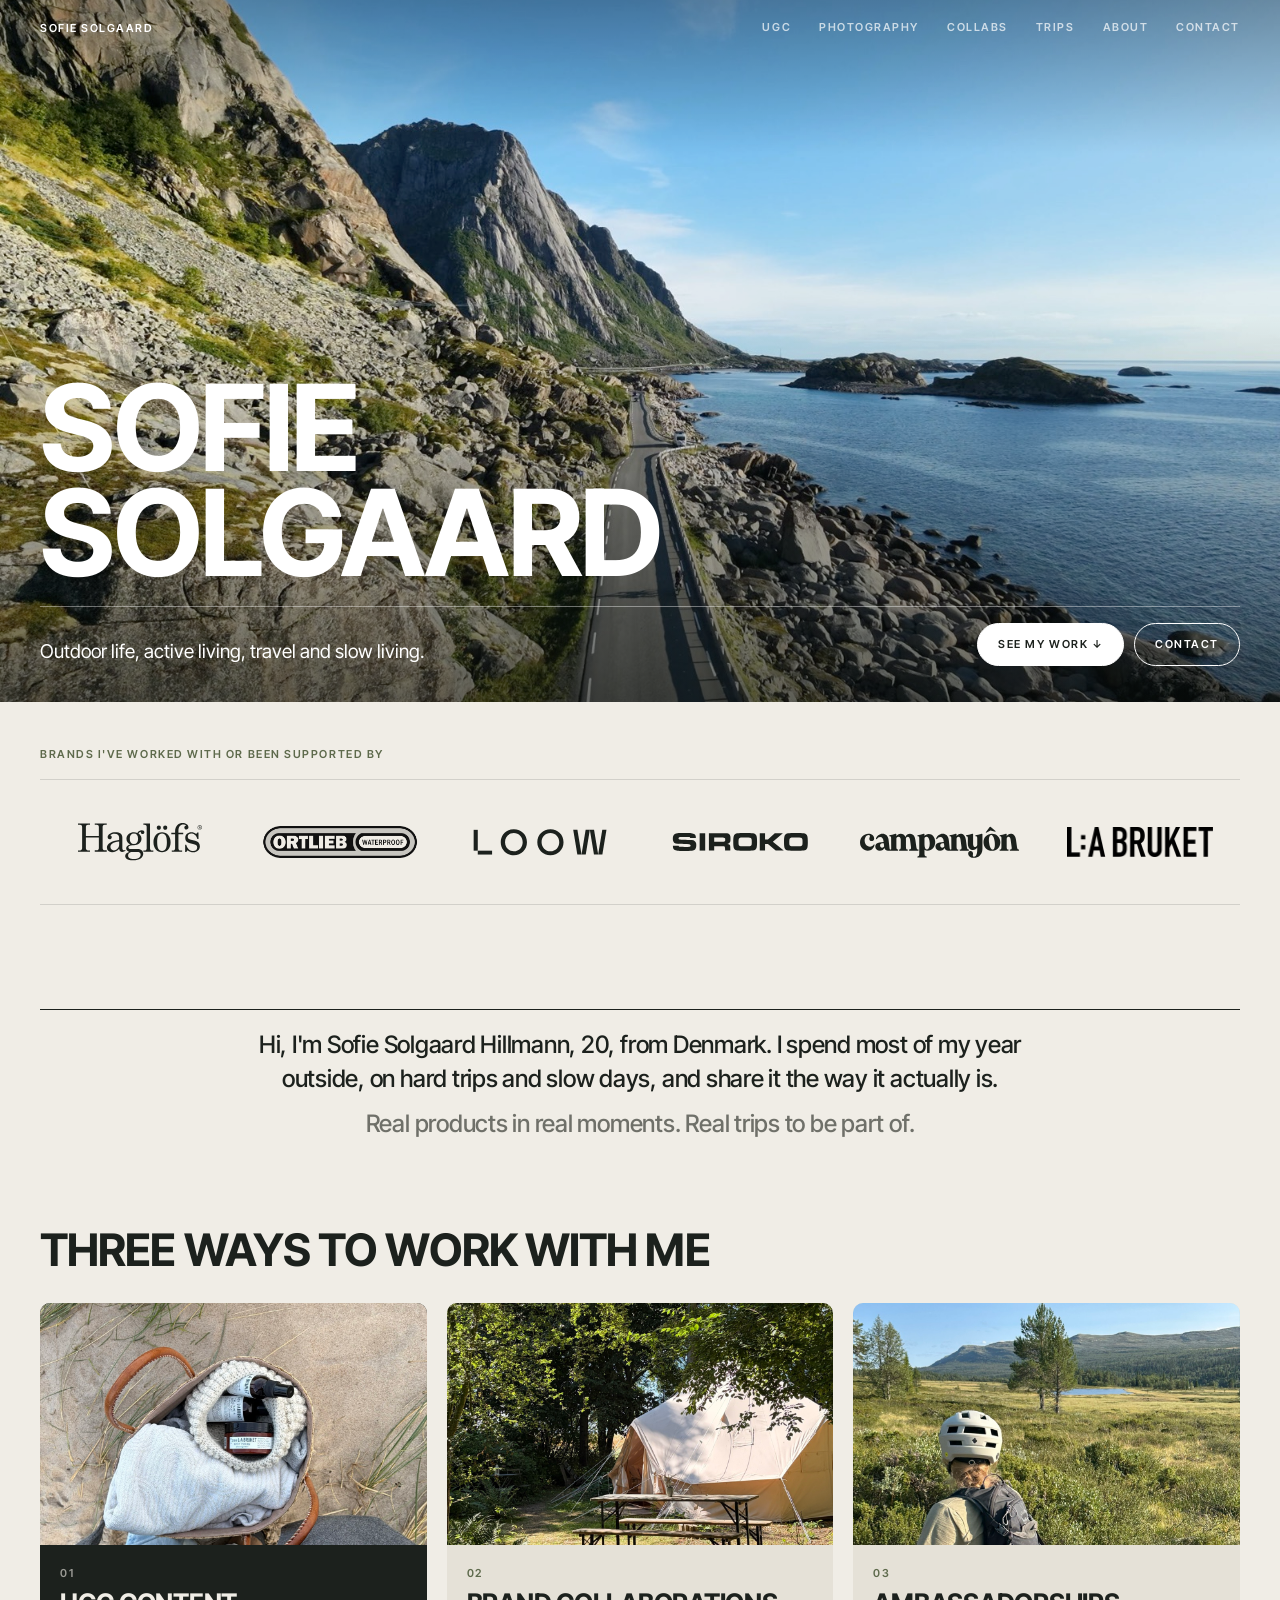
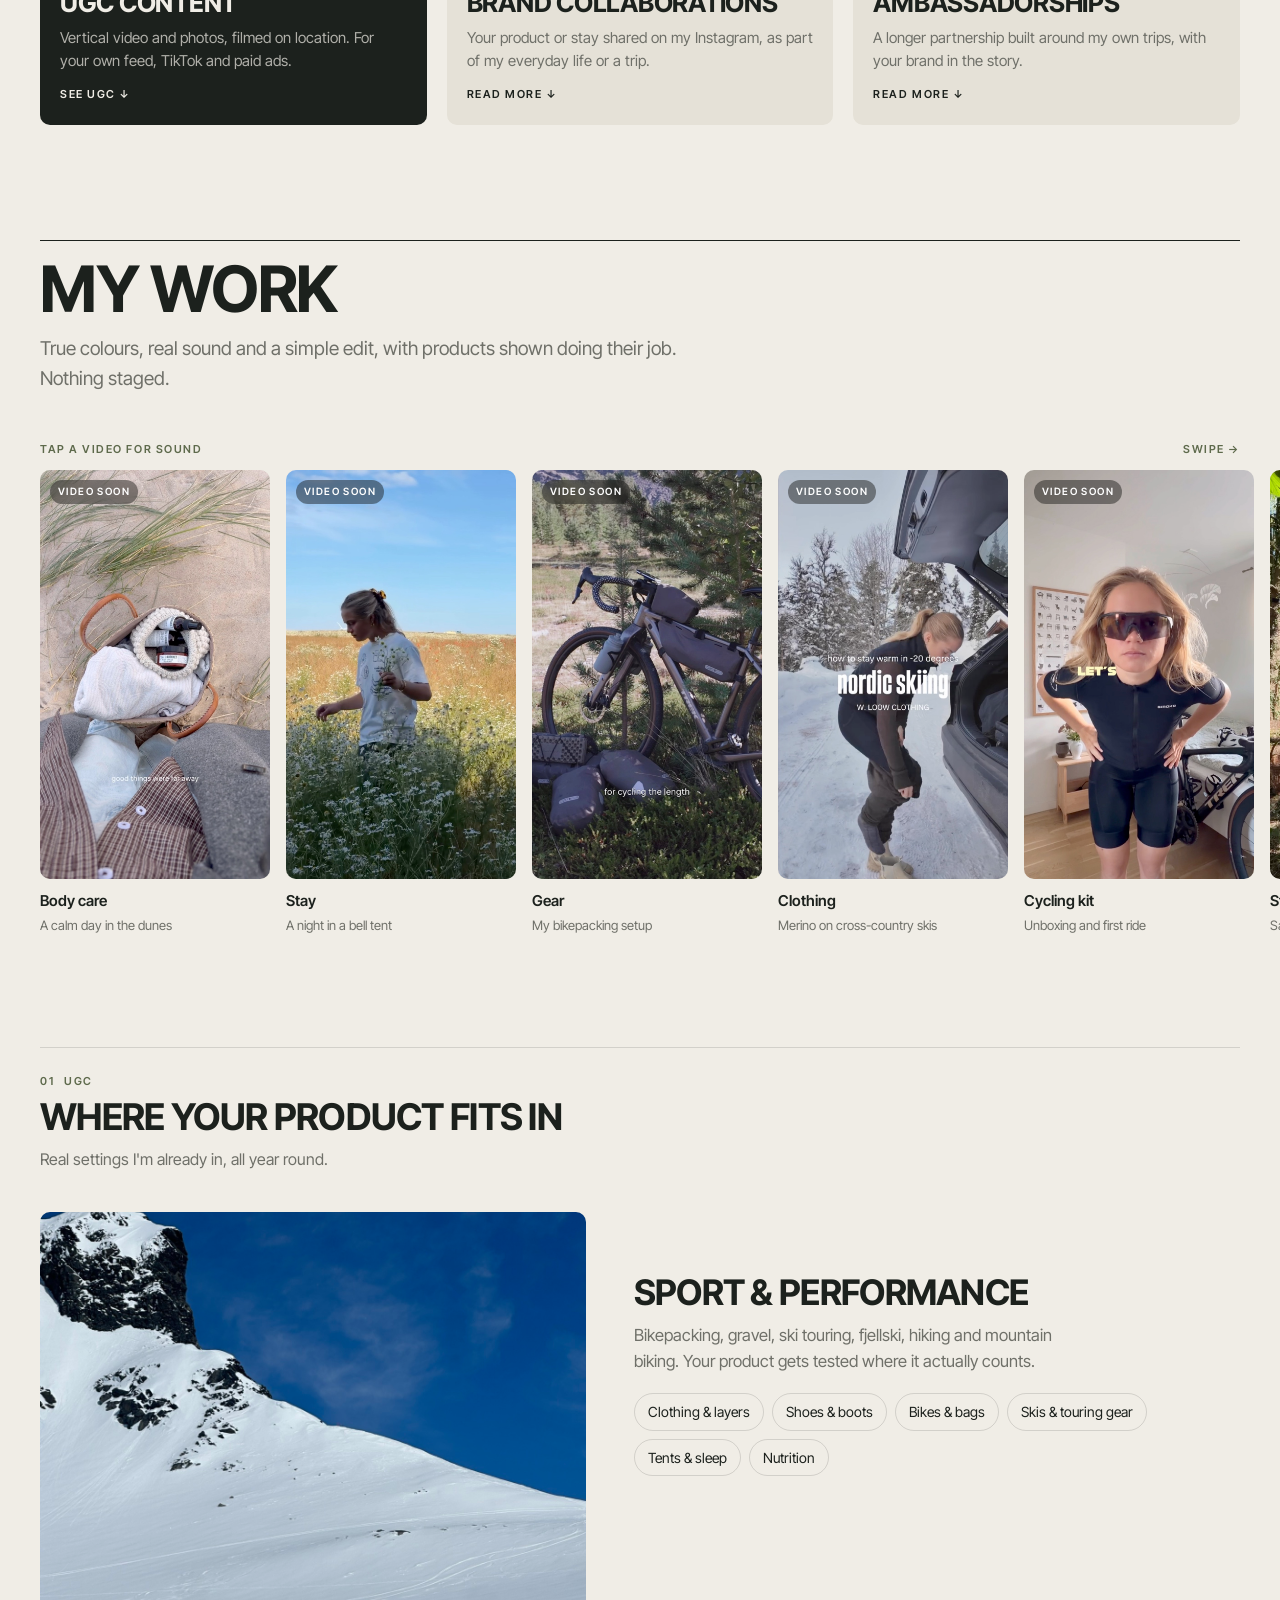
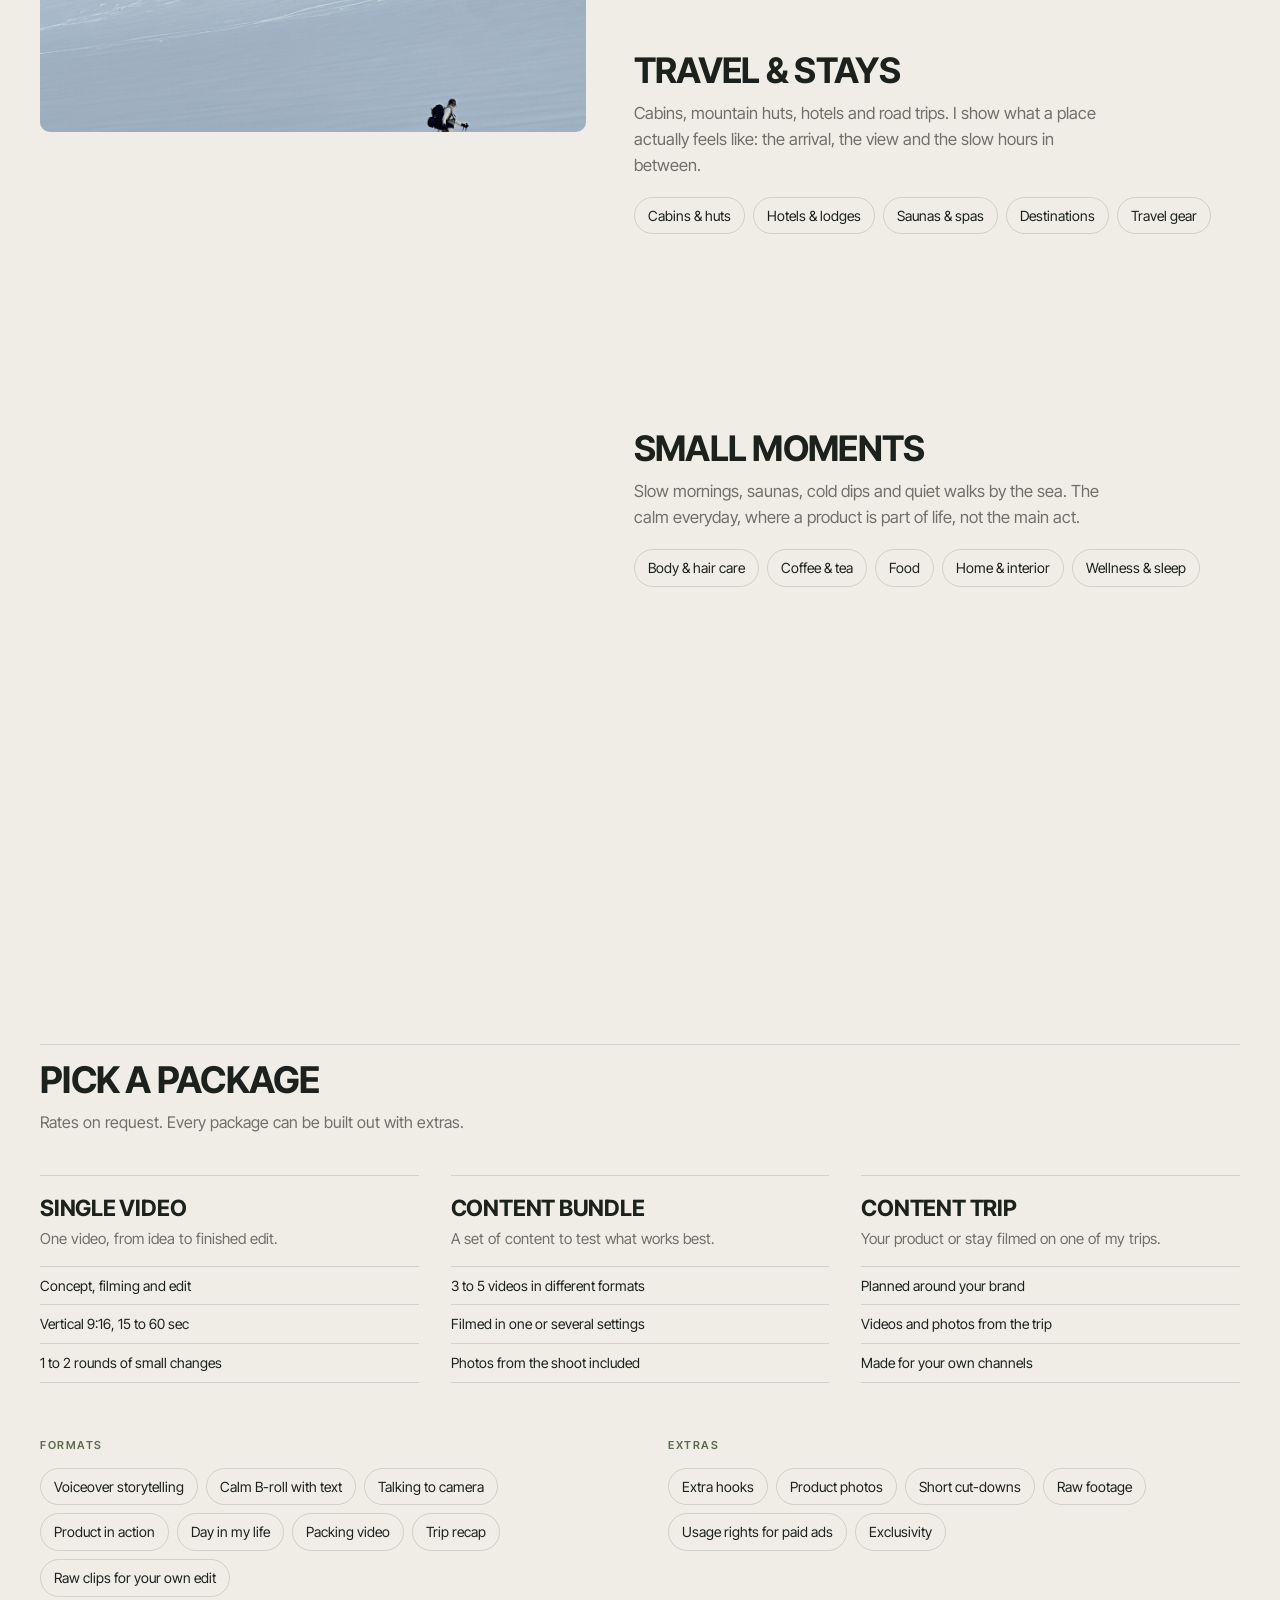
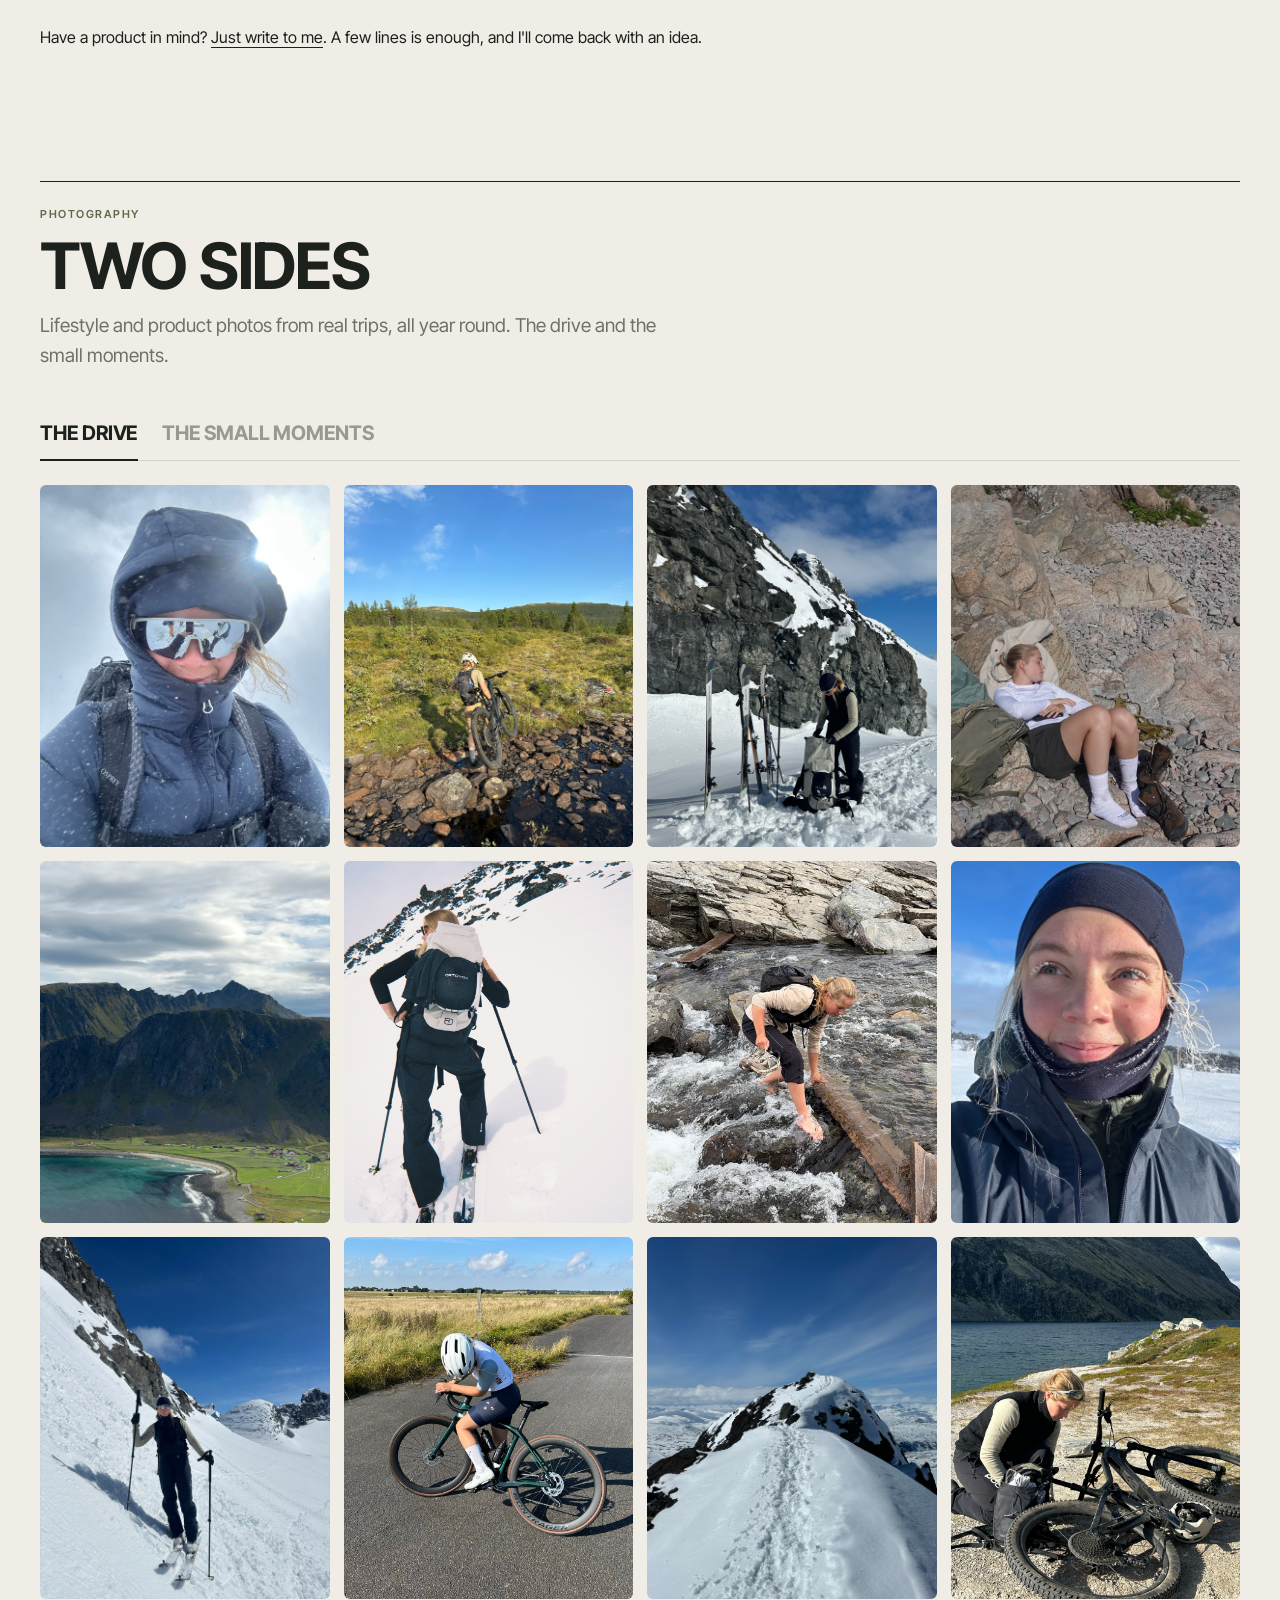
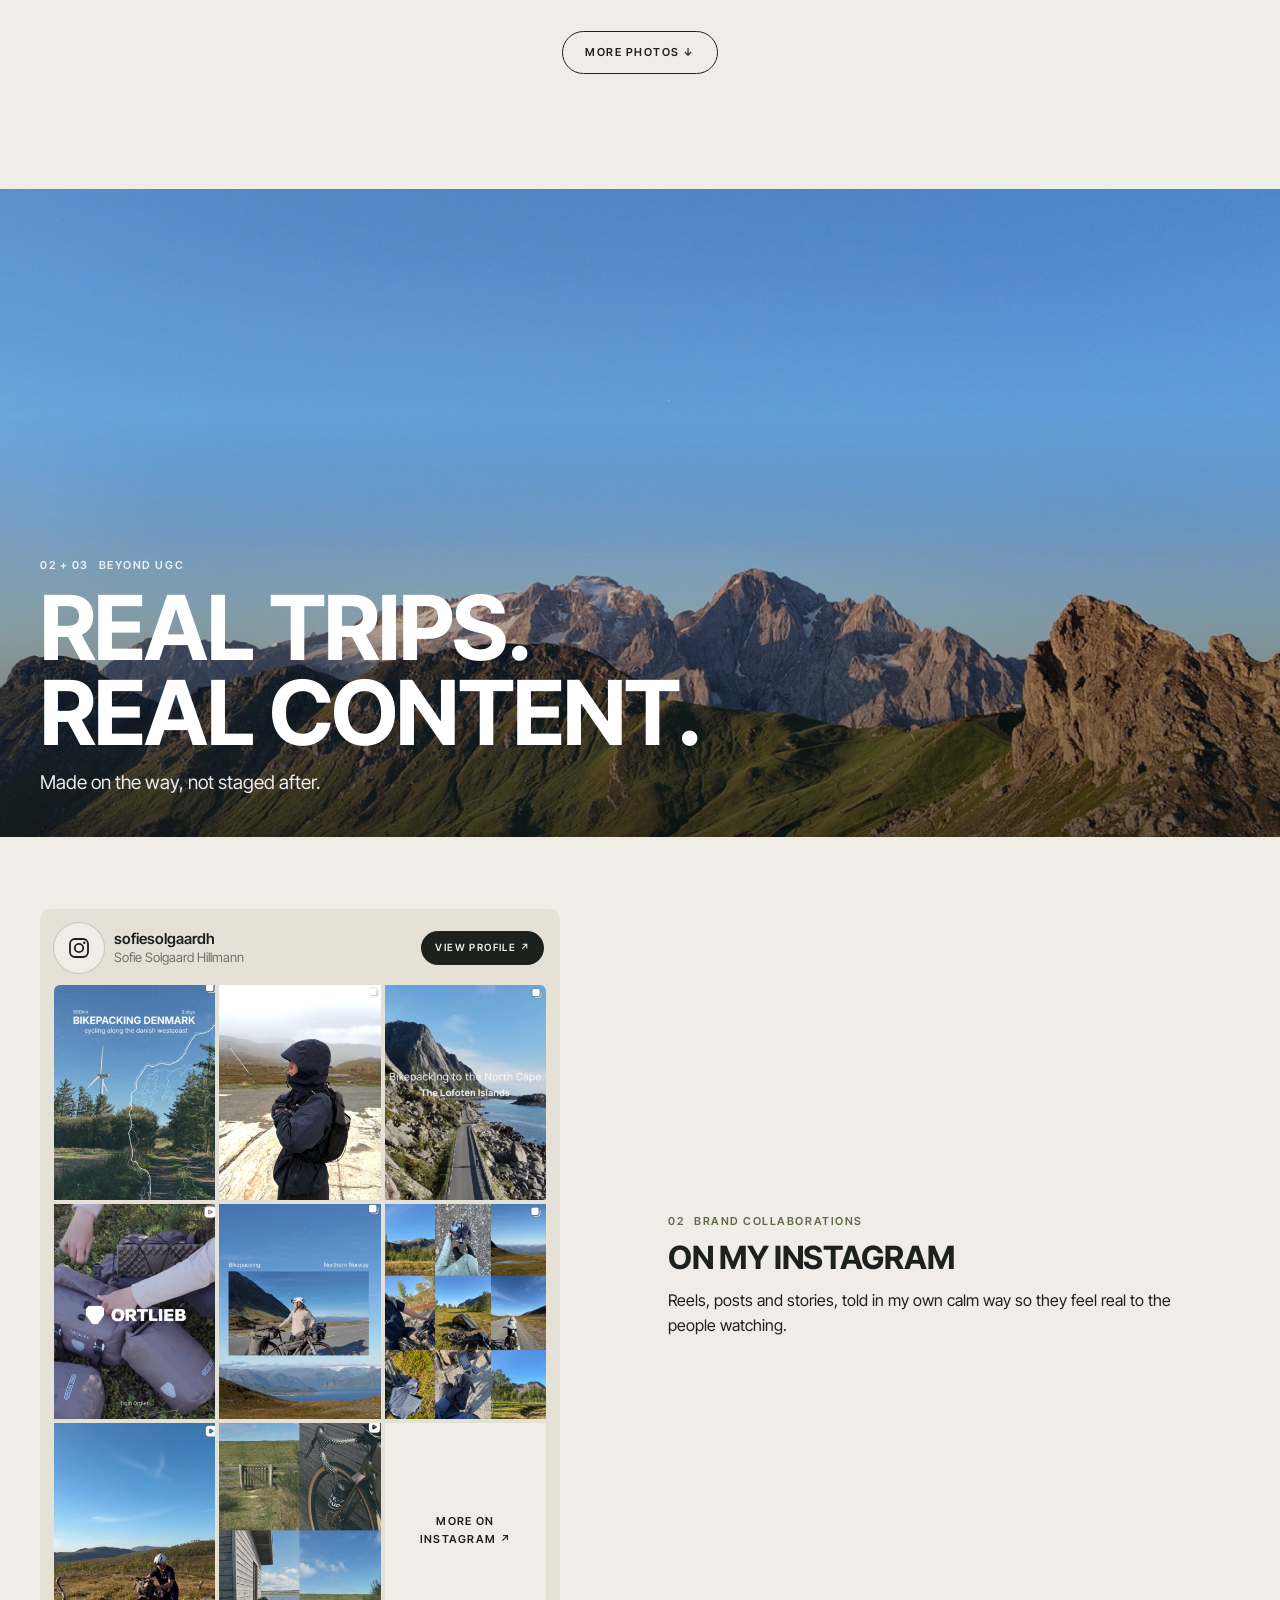
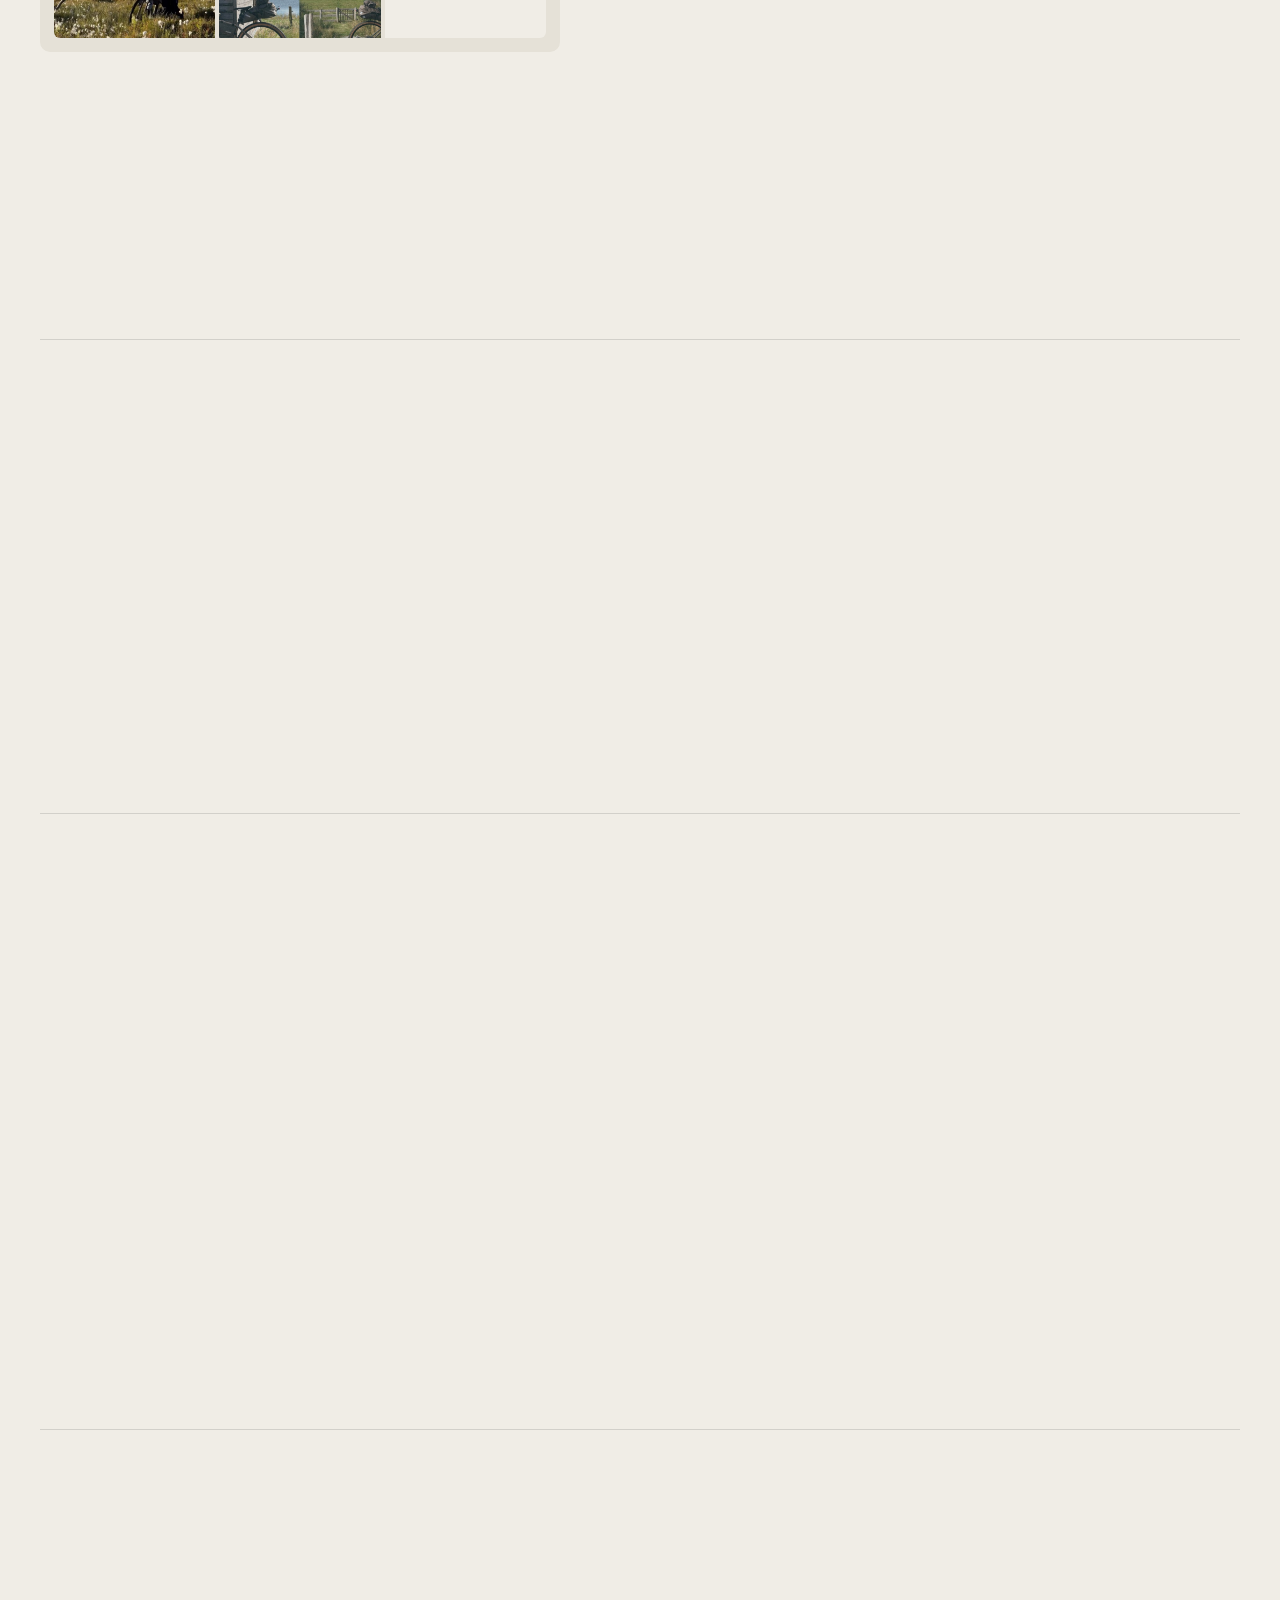
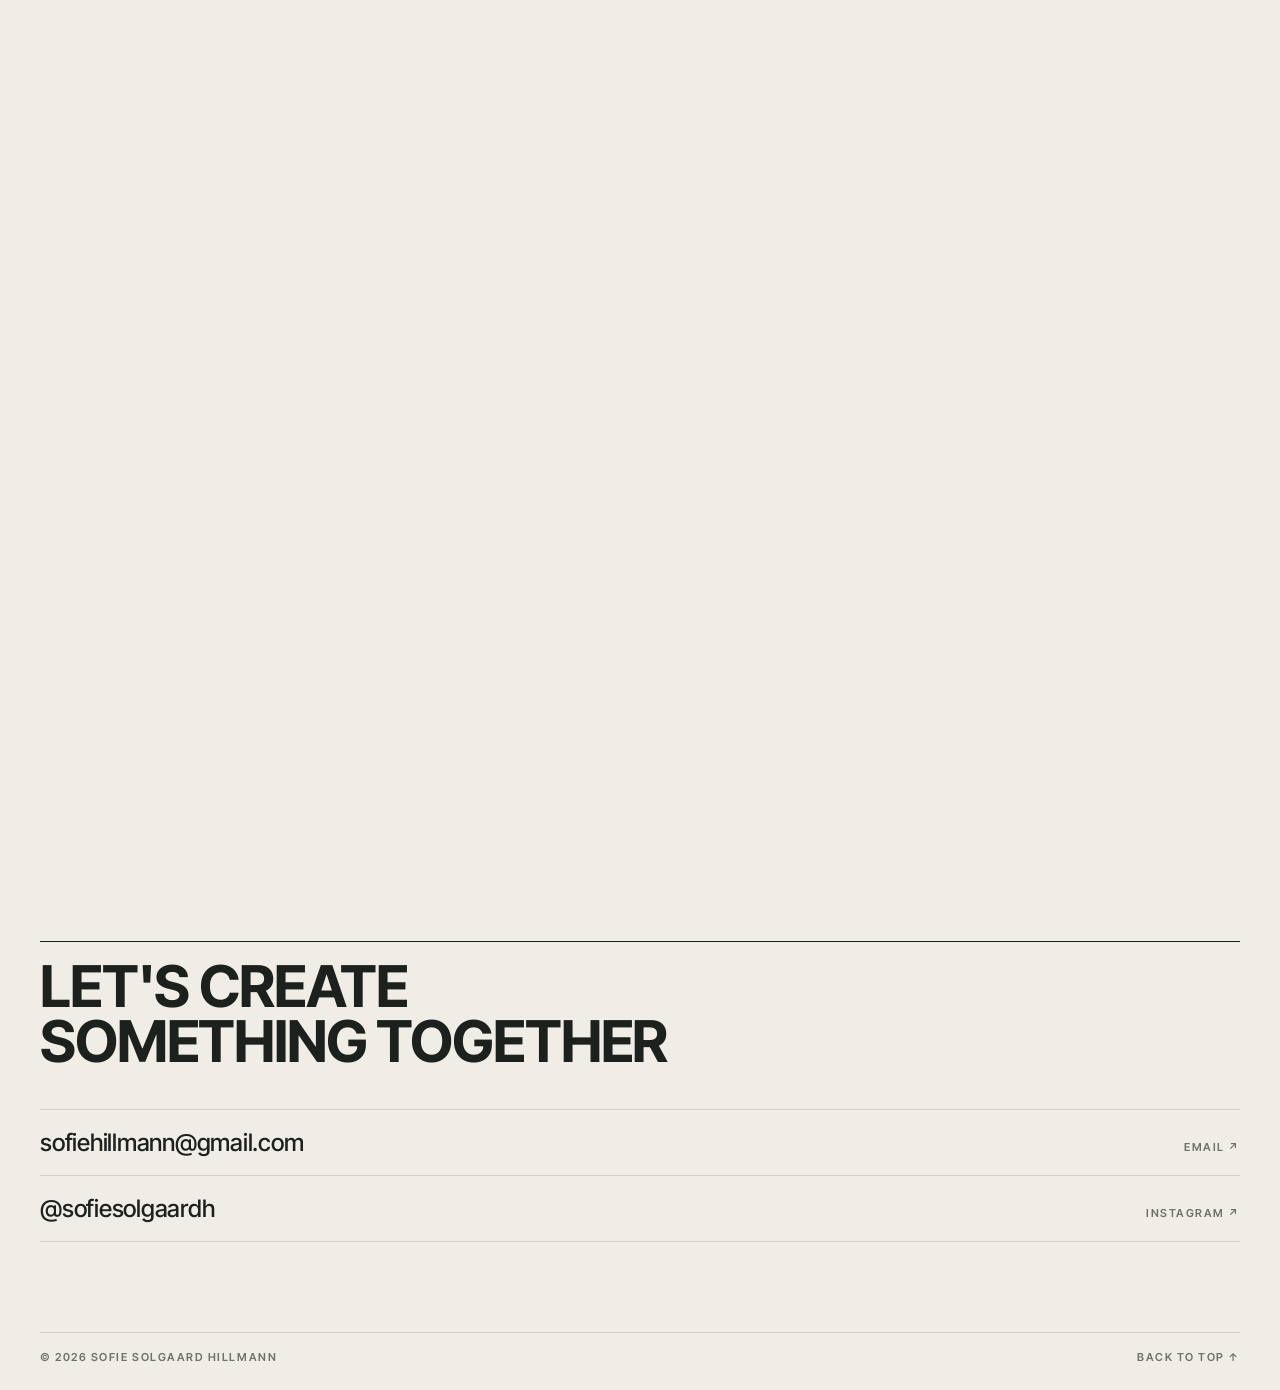
==== commit 1f959b9e: "Opdater portfolio" ====
--- a/index.html
+++ b/index.html
@@ -3,8 +3,8 @@
 <head>
 <meta charset="utf-8">
 <meta name="viewport" content="width=device-width, initial-scale=1, viewport-fit=cover">
-<title>Sofie Hillmann · UGC &amp; outdoor creator</title>
-<meta name="description" content="Sofie Hillmann. UGC and outdoor creator from Denmark. Natural video and photos for brands, filmed on location in Denmark and Norway.">
+<title>Sofie Solgaard, UGC and outdoor creator</title>
+<meta name="description" content="Sofie Solgaard Hillmann. UGC and outdoor creator from Denmark. Natural video and photos for brands, filmed on location in Denmark and Norway.">
 <meta name="theme-color" content="#F0EDE6">
 <link rel="preconnect" href="https://fonts.googleapis.com">
 <link rel="preconnect" href="https://fonts.gstatic.com" crossorigin>
@@ -13,24 +13,24 @@
 </head>
 <body>
 
-<!-- Version 3: one page. Order = what a brand needs to know, in the order they ask it:
-     who → the three ways (overview) → 01 UGC (work, feel, fit, packages) → photography → 02 collabs → 03 ambassadorships (trips, future) → about → contact.
-     Only the three main offers carry numbers 01/02/03.
-     Text from the 2026/27 PDF portfolio. Never brand names, never prices. -->
+<!-- Version 4: copy of v3, shorter (no repeated text, short future projects). Version 3: same as v2, with photos from Prioritet-1. Gallery order is set by hand in rows of 4 (people never above/next to each other, warm and cool tones mixed). Earlier: version 2 of the v3 main page (2026-11-18). Copy of nyeste/ with:
+     brand logos right below the hero, no separator dots, flags for top countries,
+     "Why it works" removed, shorter lists. Never prices. -->
 <header class="top">
-  <a href="#top">Sofie Hillmann</a>
+  <a href="#top">Sofie Solgaard</a>
   <nav aria-label="Main">
     <a href="#ugc">UGC</a>
-    <a href="#gallery">Photography</a>
-    <a href="#collabs">Collabs</a>
-    <a href="#about">About</a>
+    <a href="#gallery" class="nav-photo">Photography</a>
+    <a href="#collabs" class="nav-collabs">Collabs</a>
+    <a href="#ambassador" class="nav-trips">Trips</a>
+    <a href="#about" class="nav-about">About</a>
     <a href="#contact" class="nav-contact">Contact</a>
   </nav>
 </header>
 
 <main class="page has-hero" id="top">
 
-  <!-- ============ 1. WHO: full-screen hero ============ -->
+  <!-- ============ 1. Hero ============ -->
   <section class="hero">
     <video class="hero-video" autoplay muted loop playsinline preload="auto" poster="billeder/hero-poster.jpg" aria-hidden="true">
       <source src="video/hero-mobil.mp4" type='video/mp4; codecs="hvc1"' media="(max-width: 760px)">
@@ -38,51 +38,61 @@
       <source src="video/hero-h264.mp4" type="video/mp4">
     </video>
     <div class="hero-text">
-      <span class="label">UGC &amp; outdoor creator · Denmark / Norway</span>
-      <h1 class="display">Sofie<br>Hillmann</h1>
+      <h1 class="display">Sofie<br>Solgaard</h1>
       <div class="sub">
-        <p>Outdoor life · Active living · Travel · Slow living</p>
+        <p>Outdoor life, active living, travel and slow living.</p>
         <div class="btns">
           <a class="pill light solid" href="#ugc">See my work ↓</a>
-          <a class="pill light" href="#contact">Let's work together</a>
-        </div>
-      </div>
-    </div>
-  </section>
-
-  <!-- ============ 2. WHAT: short intro + three ways to work together ============ -->
+          <a class="pill light" href="#contact">Contact</a>
+        </div>
+      </div>
+    </div>
+  </section>
+
+  <!-- ============ 2. Brands I've worked with or been supported by (first thing after the hero) ============ -->
+  <section class="wrap brands" aria-label="Brands I've worked with or been supported by">
+    <span class="label">Brands I've worked with or been supported by</span>
+    <ul class="logos">
+      <li class="logo-haglofs" aria-label="Haglöfs"><svg viewBox="0 0 500 151" fill="none" xmlns="http://www.w3.org/2000/svg" aria-hidden="true"><path d="M67.5247 7.30499H75.811C80.5712 7.30499 84.2736 11.0466 84.0973 15.8572V52.7385H31.7348V15.8572C31.7348 11.2247 35.4372 7.48316 40.0211 7.48316H48.3075V2.13805H0V7.48316H8.28631C12.8702 7.48316 16.5726 11.2247 16.5726 15.8572V102.092C16.5726 106.724 12.8702 110.466 8.28631 110.466H0V115.811H48.3075V110.466H40.0211C35.4372 110.466 31.7348 106.724 31.7348 102.092V58.4399H84.0973V101.914C84.0973 106.546 80.3949 110.288 75.811 110.288H67.5247V115.633H115.832V110.288H107.546C102.962 110.288 99.2595 106.546 99.2595 101.914V15.679C99.2595 11.0466 102.962 7.30499 107.546 7.30499H115.832V1.95988H67.5247V7.30499Z" fill="currentColor"></path><path d="M351.728 27.0819C356.312 27.0819 360.014 23.3403 360.014 18.7079C360.014 14.0755 356.312 10.3339 351.728 10.3339C347.144 10.3339 343.441 14.2536 343.441 18.7079C343.441 23.1622 347.144 27.0819 351.728 27.0819Z" fill="currentColor"></path><path d="M325.987 27.0819C330.571 27.0819 334.274 23.3403 334.274 18.7079C334.274 14.0755 330.571 10.3339 325.987 10.3339C321.403 10.3339 317.701 14.2536 317.701 18.7079C317.701 23.1622 321.403 27.0819 325.987 27.0819Z" fill="currentColor"></path><path d="M472.673 71.6246L455.571 67.883C446.58 66.1013 442.525 62.3597 442.525 55.7674C442.525 47.2152 449.401 42.5828 456.805 42.5828C465.268 42.5828 476.551 47.5715 481.488 64.3196H485.896V38.4848H481.488L476.551 44.3645C470.91 40.2665 464.915 37.594 456.805 37.594C443.23 37.594 432.475 46.6807 432.475 60.0435C432.475 71.8027 439.175 78.7514 451.516 81.6021L467.56 85.3437C476.199 87.3036 480.783 90.867 480.783 98.7065C480.783 107.971 473.202 112.96 465.797 112.96C451.34 112.96 441.291 104.052 436.53 87.3036H432.123V117.236H436.53L441.996 109.575C449.048 114.92 456.276 117.949 465.092 117.949C480.43 117.949 491.537 107.971 491.537 93.5396C491.537 81.9585 483.604 74.119 472.673 71.6246Z" fill="currentColor"></path><path d="M494.711 16.5699C494.711 14.9663 493.653 13.7191 491.89 13.7191H488.011V22.8058H489.598V19.2424H491.361L493.477 22.8058H495.24L492.948 19.0643C494.006 18.7079 494.711 17.8171 494.711 16.5699ZM491.537 17.9952H489.774V15.1445H491.537C492.771 15.1445 493.3 15.679 493.3 16.5699C493.3 17.4607 492.771 17.9952 491.537 17.9952Z" fill="currentColor"></path><path d="M445.522 17.4607C445.522 6.77048 434.238 0 421.897 0C407.087 0 391.573 9.79938 391.573 34.7433V39.3757H376.234V45.2553H391.573V102.804C391.573 107.437 387.87 111.178 383.286 111.178H378.173V115.989H419.958V111.178H413.258C408.674 111.178 404.972 107.437 404.972 102.804V45.6117H424.365V39.732H404.972V32.427C404.972 14.61 412.377 5.87963 424.365 5.87963C428.949 5.87963 433.533 7.12682 436.354 9.79938C432.123 10.3339 428.773 13.8973 428.773 18.1734C428.773 22.8058 432.475 26.5474 437.059 26.5474C441.643 26.5474 445.522 22.8058 445.522 17.4607Z" fill="currentColor"></path><path d="M491.185 9.44304C486.248 9.44304 482.37 13.1846 482.37 18.3516C482.37 23.5185 486.248 27.2601 491.185 27.2601C496.121 27.2601 500 23.5185 500 18.3516C500 13.1846 496.121 9.44304 491.185 9.44304ZM491.185 25.8347C486.953 25.8347 483.956 22.6277 483.956 18.3516C483.956 14.0755 486.953 10.8684 491.185 10.8684C495.416 10.8684 498.413 14.0755 498.413 18.3516C498.413 22.6277 495.416 25.8347 491.185 25.8347Z" fill="currentColor"></path><path d="M290.374 102.626V2.13805H263.575V6.94865H268.688C273.448 6.94865 277.151 10.6902 276.975 15.3227V102.626C276.975 107.259 273.272 111 268.688 111H263.575V115.811H303.773V111H298.66C294.076 111 290.374 107.259 290.374 102.626Z" fill="currentColor"></path><path d="M240.656 104.586H212.094C206.1 104.586 203.279 101.914 203.279 98.3502C203.279 94.2522 207.511 89.798 219.676 89.798H225.67C241.714 89.798 255.994 79.4641 255.994 63.6069C255.994 54.342 251.058 47.037 244.006 42.5828C245.592 38.1285 250 34.9214 253.526 34.9214C253.173 35.6341 253.173 36.1686 253.173 37.0595C253.173 41.5137 256.171 44.5426 260.402 44.5426C264.633 44.5426 267.63 41.6919 267.63 37.2376C267.63 32.7834 264.281 29.0418 257.228 29.0418C250.176 29.0418 242.771 33.1397 239.245 40.0884C235.014 38.3067 230.43 37.4158 225.67 37.4158C209.626 37.4158 195.346 47.3934 195.346 63.4287C195.346 74.2971 201.869 82.3148 211.037 86.5909C200.987 88.1944 194.111 94.6086 194.111 102.27C194.111 109.931 200.282 115.098 206.1 116.524C196.58 119.374 190.233 125.076 190.233 132.915C190.233 141.824 197.638 150.198 222.144 150.376C248.766 150.376 263.047 138.973 263.047 124.007C263.047 110.644 252.468 104.586 240.656 104.586ZM208.745 63.4287C208.745 50.7786 214.034 42.4046 225.494 42.4046C236.953 42.4046 242.243 50.7786 242.243 63.4287C242.243 76.0788 236.953 84.631 225.494 84.631C214.034 84.631 208.745 76.257 208.745 63.4287ZM224.788 145.209C208.568 145.209 201.869 138.973 202.045 130.777C202.045 123.829 206.453 119.909 214.563 117.058H240.303C245.063 117.058 252.645 119.018 252.645 127.926C252.645 136.122 244.887 145.209 224.788 145.209Z" fill="currentColor"></path><path d="M338.858 37.4158C318.23 37.4158 304.302 53.4512 304.302 77.6824C304.302 101.914 318.23 117.949 338.858 117.949C359.485 117.949 373.413 101.914 373.413 77.6824C373.413 53.4512 359.485 37.4158 338.858 37.4158ZM338.858 112.96C323.519 112.96 319.464 98.7065 319.288 78.0387C319.288 57.3709 323.343 42.4046 338.858 42.4046C354.372 42.4046 358.427 57.3709 358.427 78.0387C358.427 98.7065 354.372 112.96 338.858 112.96Z" fill="currentColor"></path><path d="M190.409 108.506C184.062 112.426 178.773 108.15 178.773 101.557V58.7963C178.773 44.5426 169.252 37.2376 150.212 37.2376C134.873 37.2376 119.535 45.6117 119.535 56.6582C119.535 62.1815 123.237 65.7449 127.821 65.7449C132.405 65.7449 136.107 62.0034 136.107 57.3709C136.107 53.6293 133.286 50.0659 129.76 49.1751C133.286 45.6117 139.104 43.1173 147.214 43.1173C159.556 43.1173 165.726 48.6406 165.726 58.7963V68.952C134.52 72.1591 116.537 84.2747 116.537 99.241C116.537 110.822 124.118 117.949 137.341 117.771C148.625 117.771 158.674 112.96 166.079 103.695C166.432 111.357 170.487 116.88 178.42 116.88C184.062 116.88 188.646 114.207 192.172 111.357L190.409 108.506ZM165.903 87.8381C165.903 101.735 153.914 110.466 144.746 110.466C135.578 110.466 130.818 104.23 130.818 97.2811C130.818 84.8092 139.986 77.1479 165.903 74.2971V87.8381Z" fill="currentColor"></path></svg></li>
+      <li><img class="logo-ortlieb" src="[data-uri]" alt="Ortlieb"></li>
+      <li class="logo-loow" aria-label="LOOW"><svg viewBox="0 0 1920 358.6" xmlns="http://www.w3.org/2000/svg" aria-hidden="true" fill="currentColor"> <g> <rect x="110.8" y="23.5" width="52.7" height="266.7"/> <rect x="163.5" y="290.2" width="183.2" height="49.7"/> </g> <g> <polygon points="1385.1,23.5 1437.8,339.9 1491.5,339.9 1438.8,23.5 "/> <polygon points="1598,23.5 1545.3,339.9 1491.5,339.9 1544.3,23.5 "/> <polygon points="1598,23.5 1650.8,339.9 1704.5,339.9 1651.8,23.5 "/> <polygon points="1811,23.5 1758.3,339.9 1704.5,339.9 1757.3,23.5 "/> </g> <path d="M1093.6,15.6L1093.6,15.6c-0.1,0-0.2,0-0.4,0c-0.1,0-0.2,0-0.4,0v0C998,15.6,925.5,87,925.5,181.7 c0,93.4,72.5,166.1,167.4,166.1v0c0.1,0,0.2,0,0.4,0c0.1,0,0.2,0,0.4,0v0c95.4,0,167.4-71.7,167.4-166.1 C1261,87,1190,15.6,1093.6,15.6z M1093.3,298c-64.3,0-113.1-52-113.1-116.4C980.2,116,1025.7,65,1093,65 c65.8,0,113.3,53,113.3,116.6C1206.3,245,1161,298,1093.3,298z"/> <path d="M625.6,15.6L625.6,15.6c-0.1,0-0.2,0-0.4,0c-0.1,0-0.2,0-0.4,0v0C530,15.6,457.5,87,457.5,181.7 c0,93.4,72.5,166.1,167.4,166.1v0c0.1,0,0.2,0,0.4,0c0.1,0,0.2,0,0.4,0v0C721,347.8,793,276,793,181.7C793,87,722,15.6,625.6,15.6z M625.3,298c-64.3,0-113.1-52-113.1-116.4C512.2,116,557.7,65,625,65c65.8,0,113.3,53,113.3,116.6C738.3,245,693,298,625.3,298z"/> </svg> </li>
+      <li class="logo-siroko" aria-label="Siroko"><svg viewBox="0 0 114 15" xmlns="http://www.w3.org/2000/svg" aria-hidden="true"> <path d="M27.8165 0.224114H23.1676V14.7489H27.8165V0.224114Z" fill="currentColor"/> <path d="M48.7832 7.42774C48.9424 6.95991 49.0281 6.12957 49.0281 4.93672C49.0281 3.91533 48.9865 3.18052 48.8885 2.74453C48.7514 2.0734 48.4525 1.51984 47.9945 1.10589C47.4948 0.647857 46.8555 0.371077 46.1011 0.297596C45.6431 0.255956 44.1539 0.233912 41.631 0.224114H30.937V14.7489H35.3631V11.0577H41.5992C42.5887 11.0577 43.228 11.0896 43.5244 11.1532C43.9922 11.2488 44.2788 11.5672 44.3866 12.111C44.46 12.4931 44.5041 13.1103 44.5041 13.9725V14.7489H48.8665V13.3969C48.8665 12.1526 48.8346 11.3223 48.771 10.9181C48.7073 10.5238 48.5579 10.1833 48.3252 9.91876C47.9431 9.48277 47.2719 9.21579 46.324 9.12026C46.7919 9.04678 47.1446 8.97085 47.3773 8.87532C48.068 8.60834 48.5383 8.12091 48.7808 7.42774H48.7832ZM44.4209 6.8105C44.2616 7.16076 43.8673 7.35426 43.2403 7.3861C43.0688 7.3959 42.5177 7.41794 41.5918 7.42774H35.3679V3.85165H41.582C42.5716 3.86144 43.1668 3.87369 43.3701 3.88349C43.9334 3.92513 44.2959 4.12843 44.4453 4.47869C44.5409 4.72362 44.5948 5.08613 44.5948 5.58581C44.5948 6.16141 44.5409 6.56556 44.4233 6.8105H44.4209Z" fill="currentColor"/> <path d="M67.7904 0.246159C66.6098 0.086949 64.4592 0.0110182 61.3216 0.0110182C58.1839 0.0110182 56.0334 0.0844996 54.8528 0.246159C53.1602 0.469052 52.1193 1.27735 51.7347 2.66125C51.4677 3.60916 51.3404 5.18411 51.3404 7.3959C51.3404 9.72526 51.4677 11.3639 51.7347 12.3118C52.1168 13.6957 53.1602 14.504 54.8528 14.7269C56.0334 14.8861 58.2035 14.962 61.3657 14.962C64.5278 14.962 66.622 14.8885 67.7928 14.7269C69.4854 14.504 70.5288 13.6957 70.9109 12.3118C71.1779 11.3639 71.3052 9.7473 71.3052 7.48163C71.3052 5.21595 71.1779 3.60916 70.9109 2.66125C70.5288 1.27735 69.4854 0.469052 67.7928 0.246159H67.7904ZM66.7273 9.79139C66.5559 10.5262 66.0244 10.9524 65.1304 11.0577C64.4715 11.1434 63.2149 11.1851 61.3534 11.1851C59.4478 11.1851 58.1717 11.1434 57.5128 11.0577C56.6188 10.9524 56.0872 10.5262 55.906 9.79139C55.8105 9.39704 55.7688 8.74795 55.7688 7.86618C55.7688 6.46268 55.8423 5.50498 56.004 4.98326C56.1632 4.46154 56.5355 4.12108 57.1111 3.97166C57.5912 3.85409 58.9947 3.79041 61.3363 3.79041C62.8157 3.79041 63.7416 3.80021 64.1016 3.81246C65.123 3.86634 65.7941 4.00351 66.1126 4.2264C66.4628 4.47134 66.698 4.94897 66.7935 5.68378C66.8474 6.11977 66.8792 6.85458 66.8792 7.88577C66.8792 8.74795 66.8253 9.38724 66.7298 9.79139H66.7273Z" fill="currentColor"/> <path d="M92.9406 0.128588H86.173L80.4267 5.49273H78.0018V0.224114H73.5758V14.7489H78.0018V9.19374H80.4267L86.9298 14.7489H93.6534L84.5466 7.35426L92.9406 0.128588Z" fill="currentColor"/> <path d="M113.464 2.66125C113.082 1.27735 112.038 0.469052 110.346 0.246159C109.165 0.086949 107.015 0.0110182 103.877 0.0110182C100.739 0.0110182 98.5889 0.0844996 97.4083 0.246159C95.7158 0.469052 94.6748 1.27735 94.2902 2.66125C94.0232 3.60916 93.8959 5.18411 93.8959 7.3959C93.8959 9.72526 94.0232 11.3639 94.2902 12.3118C94.6723 13.6957 95.7158 14.504 97.4083 14.7269C98.5889 14.8861 100.759 14.962 103.921 14.962C107.083 14.962 109.178 14.8885 110.348 14.7269C112.041 14.504 113.082 13.6957 113.466 12.3118C113.733 11.3639 113.861 9.7473 113.861 7.48163C113.861 5.21595 113.733 3.60916 113.466 2.66125H113.464ZM109.28 9.79139C109.109 10.5262 108.577 10.9524 107.683 11.0577C107.025 11.1434 105.768 11.1851 103.906 11.1851C102.001 11.1851 100.725 11.1434 100.066 11.0577C99.1718 10.9524 98.6403 10.5262 98.4591 9.79139C98.3635 9.39704 98.3219 8.74795 98.3219 7.86618C98.3219 6.46268 98.3954 5.50498 98.557 4.98326C98.7162 4.46154 99.0885 4.12108 99.6642 3.97166C100.144 3.85409 101.548 3.79041 103.889 3.79041C105.369 3.79041 106.295 3.80021 106.657 3.81246C107.679 3.86634 108.35 4.00351 108.668 4.2264C109.018 4.47134 109.253 4.94897 109.349 5.68378C109.403 6.11977 109.435 6.85458 109.435 7.88577C109.435 8.74795 109.381 9.38724 109.285 9.79139H109.28Z" fill="currentColor"/> <path d="M20.1255 8.40749C19.9467 7.82209 19.5278 7.09217 18.8885 6.66108C18.3962 6.32797 17.6418 6.08793 16.64 5.94831C15.8488 5.83809 6.51426 5.50987 6.11501 5.4119C5.65453 5.29923 5.43408 4.98816 5.43408 4.48114C5.43408 3.94472 5.64228 3.61895 6.07582 3.49159C6.46772 3.38381 8.11615 3.32993 10.279 3.32993C12.5642 3.32993 13.882 3.36177 14.2347 3.41566C14.6952 3.49159 15.2463 3.8443 15.2634 4.26804H20.0079C20.0177 3.94227 19.9589 2.97722 19.8413 2.51183C19.687 1.88479 19.3711 1.39247 18.8885 1.03486C18.3325 0.628262 17.4164 0.339235 16.1575 0.182475C15.2047 0.0649046 13.5562 0.0012207 11.2097 0.0012207C8.19453 0.0012207 5.71086 0.0551071 4.52292 0.16288C3.72442 0.231462 3.00675 0.424963 2.38216 0.736035C1.25544 1.29694 0.687187 2.64165 0.687187 4.76526C0.687187 5.49763 0.763118 6.11977 0.900283 6.59495C1.00316 6.93786 1.15747 7.23179 1.33872 7.49387C1.33872 7.49387 1.78206 8.10377 2.13722 8.33891C2.62954 8.67202 3.38395 8.91206 4.38575 9.05168C5.1769 9.1619 14.5115 9.49012 14.9107 9.58809C15.3712 9.70076 15.5966 10.0118 15.5966 10.5189C15.5966 11.0553 15.3835 11.381 14.9499 11.5084C14.558 11.6162 12.6598 11.6701 10.497 11.6701C8.21168 11.6701 6.89391 11.6382 6.5412 11.5843C6.08072 11.5084 5.52961 11.1557 5.51981 10.732H0.768017C0.758219 11.0577 0.817004 12.0228 0.934574 12.4882C1.08889 13.1152 1.40486 13.6075 1.88738 13.9651C2.44339 14.3717 3.35946 14.6608 4.61844 14.8175C5.57615 14.9351 7.21968 14.9988 9.56619 14.9988C12.5814 14.9988 15.3149 14.9449 16.5053 14.8371C17.3038 14.7685 18.0263 14.575 18.646 14.264C19.7752 13.703 20.3435 12.3583 20.3435 10.2323C20.3435 9.49991 20.2749 8.87777 20.1304 8.40259L20.1255 8.40749Z" fill="currentColor"/> </svg></li>
+      <li class="logo-campanyon" aria-label="Campanyon"><svg aria-hidden="true" viewBox="0 0 350 75" fill="none" xmlns="http://www.w3.org/2000/svg"><g><path d="M31.4786 43.1712H30.5143C30.279 43.1712 30.0664 43.3003 29.9373 43.4977C28.5099 45.8059 25.6931 47.7268 21.95 47.7268C14.3119 47.7268 10.1968 40.8328 10.1968 34.3487C10.1968 28.3127 13.6438 21.8515 18.7763 21.8515C21.0237 21.8515 21.8209 23.3472 21.8209 24.6227C21.8209 25.4503 21.54 26.0881 21.2135 26.8246C20.8339 27.6977 20.4011 28.6771 20.4011 30.0893C20.4011 33.2706 22.5118 35.4876 25.5336 35.4876C27.0218 35.4876 28.3884 34.9637 29.3982 34.0147C30.5371 32.9365 31.1369 31.3953 31.1369 29.5503C31.1369 23.8331 25.5336 19.3535 18.3739 19.3535C13.4843 19.3535 8.89084 21.3124 5.42106 24.8657C1.92091 28.4569 0 33.263 0 38.4031C0 43.5433 1.73869 47.9014 4.89717 51.2801C8.08603 54.6891 12.4365 56.5645 17.1515 56.5645C25.8146 56.5645 30.3777 50.5891 32.1391 43.9988C32.253 43.5737 31.919 43.1637 31.4862 43.1637L31.4786 43.1712Z" fill="currentColor"/><path d="M239.695 55.7597V54.8106C239.695 54.4461 239.399 54.1349 239.035 54.1349C237.714 54.1349 235.884 53.611 235.231 48.9036L232.908 32.4962C231.336 21.6389 225.907 19.3611 221.64 19.3611C217.373 19.3611 214.223 21.8059 212.453 24.7214V20.4393C212.453 20.2039 212.332 19.9837 212.127 19.8622L211.451 19.4598C211.261 19.3459 211.034 19.3307 210.829 19.4219C206.007 21.5478 199.926 22.2159 197.542 22.4057C197.193 22.4361 196.927 22.7246 196.927 23.0739V24.0229C196.927 24.3874 197.223 24.6835 197.587 24.6987C200.07 24.7594 200.905 25.7616 200.905 28.6847L201.072 51.0903C201.034 52.5025 201.141 54.1425 199.447 54.1425C198.195 54.1425 197.64 53.0036 197.413 51.0903L195.294 32.5038C194.163 24.152 189.319 19.3611 182 19.3611C174.681 19.3611 169.229 24.5848 167.483 30.0134C167.377 30.3399 167.551 30.6892 167.863 30.8258C167.863 30.8258 168.386 31.0536 168.834 31.251C169.161 31.3953 169.548 31.2586 169.708 30.9397C171.173 27.9027 173.648 26.2399 176.738 26.2399C181.681 26.2399 183.367 30.5905 183.906 34.2349L184.354 37.6591L175.265 38.4715C169.639 38.9422 166.002 42.4196 166.002 47.3168C166.002 52.6771 170.292 56.5645 176.199 56.5645C181.172 56.5645 184.612 53.6717 186.229 50.4145C187.429 54.4082 190.086 56.4278 194.026 56.4278H215.635C216.007 56.4278 216.31 56.1241 216.31 55.7521V54.803C216.31 54.4234 215.999 54.1349 215.62 54.1273C214.428 54.1273 212.461 53.3604 212.461 48.3873V30.2792C212.605 29.5199 212.848 28.867 213.152 28.3203C213.926 27.151 215.21 26.2096 216.781 26.1033C219.226 26.2475 220.707 28.3962 221.185 32.5341L223.44 49.0782C223.698 50.946 223.47 52.3051 222.757 53.125C222.18 53.7856 221.253 54.1197 219.993 54.1273C219.621 54.1273 219.317 54.431 219.317 54.803V55.7521C219.317 56.1241 219.621 56.4278 219.993 56.4278H239.035C239.407 56.4278 239.711 56.1241 239.711 55.7521L239.695 55.7597ZM181.187 49.959C178.204 49.959 176.594 47.5218 176.594 45.2288C176.594 42.4576 178.333 40.6581 181.256 40.4304L184.665 40.0887L185.576 46.7094C185.234 48.7214 183.048 49.959 181.187 49.959Z" fill="currentColor"/><path d="M269.124 19.8623L268.448 19.4599C268.258 19.3461 268.031 19.3309 267.833 19.422C263.012 21.5479 256.938 22.216 254.546 22.4058C254.197 22.4362 253.924 22.7247 253.924 23.074V24.023C253.924 24.3875 254.212 24.6836 254.584 24.6912C257.12 24.7443 257.978 25.7541 257.978 28.6773V44.1964C257.477 46.178 256.08 48.266 253.65 48.266C251.859 48.266 248.852 47.2562 248.852 40.4988V20.4394C248.852 20.204 248.73 19.9838 248.525 19.8623L247.85 19.4599C247.66 19.3461 247.432 19.3309 247.235 19.422C242.413 21.5479 236.339 22.216 233.948 22.4058C233.599 22.4362 233.325 22.7247 233.325 23.074V24.023C233.325 24.3875 233.614 24.6836 233.986 24.6912C236.476 24.7443 237.311 25.7541 237.311 28.6773V41.3036C237.311 50.8626 243.074 55.1448 248.791 55.1448C253.073 55.1448 256.163 52.5254 257.978 49.5871V54.3931C257.978 63.9901 255.457 69.5782 251.061 69.73C249.953 69.768 248.571 69.4035 248.305 67.4067C248.191 66.5943 248.336 65.8806 248.487 65.1214C248.67 64.2103 248.875 63.1777 248.639 61.9097C248.093 58.9486 245.534 57.0733 242.55 57.4453C241.092 57.6427 239.786 58.4248 238.959 59.6016C238.078 60.8392 237.79 62.4412 238.131 64.1115C238.982 69.0011 244.008 72.152 250.947 72.152C255.419 72.152 259.914 70.4893 263.262 67.5813C266.087 65.1365 269.443 60.6342 269.443 53.0417V20.4394C269.443 20.204 269.321 19.9838 269.116 19.8623H269.124Z" fill="currentColor"/><path d="M349.332 54.1425C348.019 54.1425 346.189 53.6034 345.543 48.9112L343.235 32.4962C341.664 21.6389 336.235 19.3611 331.968 19.3611C327.701 19.3611 324.55 21.8059 322.781 24.7214V20.4393C322.781 20.2039 322.66 19.9837 322.455 19.8622L321.779 19.4598C321.589 19.3459 321.361 19.3307 321.164 19.4219C316.343 21.5478 310.261 22.2159 307.877 22.4057C307.528 22.4361 307.254 22.7246 307.254 23.0739V24.0229C307.254 24.3874 307.543 24.6835 307.915 24.6911C310.405 24.7442 311.24 25.754 311.24 28.6771V48.934C311.24 53.5958 309.274 54.1349 307.793 54.1349C307.421 54.1349 307.118 54.4386 307.118 54.8106V55.7597C307.118 56.1317 307.421 56.4354 307.793 56.4354H326.228C326.6 56.4354 326.904 56.1317 326.904 55.7597V54.8106C326.904 54.4386 326.6 54.1349 326.228 54.1349C324.748 54.1349 322.781 53.5958 322.781 48.934V30.2943C323.335 27.4016 325.211 26.1109 326.835 26.1109C329.432 26.1109 331.004 28.2747 331.505 32.5493L333.745 49.0934C334.003 50.9612 333.775 52.3202 333.061 53.1402C332.484 53.8008 331.55 54.1425 330.29 54.1425C329.918 54.1425 329.614 54.4462 329.614 54.8182V55.7673C329.614 56.1393 329.918 56.443 330.29 56.443H349.332C349.704 56.443 350.008 56.1393 350.008 55.7673V54.8182C350.008 54.4462 349.704 54.1425 349.332 54.1425Z" fill="currentColor"/><path d="M151.281 19.5661C146.771 19.5661 143.62 21.897 141.889 24.2811V20.4393C141.889 20.2039 141.767 19.9837 141.562 19.8622L140.887 19.4598C140.697 19.346 140.469 19.3308 140.272 19.4219C135.45 21.5478 129.369 22.2159 126.985 22.4057C126.636 22.4361 126.362 22.7246 126.362 23.0739V24.023C126.362 24.3874 126.651 24.6911 127.023 24.6987C129.513 24.7518 130.348 25.7616 130.348 28.6848V64.0659C130.348 68.7277 128.382 69.2668 126.901 69.2668C126.529 69.2668 126.226 69.5705 126.226 69.9425V70.8916C126.226 71.2636 126.529 71.5673 126.901 71.5673H146.217C146.589 71.5673 146.892 71.2636 146.892 70.8916V69.9425C146.892 69.5705 146.589 69.2668 146.217 69.2668C143.263 69.2668 141.889 67.6116 141.889 64.0659V54.469C143.901 55.9191 146.057 56.5721 148.715 56.5721C158.296 56.5721 165.524 48.4177 165.524 37.5984C165.524 26.779 159.397 19.5661 151.281 19.5661ZM147.5 53.8767C143.984 53.8767 141.889 49.5338 141.889 42.2602V29.0036C142.215 28.1077 143.354 25.7085 146.08 25.7085C149.474 25.7085 153.445 29.687 153.445 40.9087C153.445 48.7897 151.114 53.8767 147.5 53.8767Z" fill="currentColor"/><path d="M303.352 24.524C299.95 21.1909 295.319 19.3611 290.323 19.3611C279.58 19.3611 271.774 27.1586 271.774 37.9096C271.774 48.6606 279.807 56.9289 290.46 56.9289C301.112 56.9289 308.803 49.0175 308.803 38.107C308.803 32.7847 306.867 27.9558 303.359 24.5164L303.352 24.524ZM292.418 54.1576C292.418 54.1576 292.411 54.1576 292.403 54.1576C291.386 54.3171 290.399 54.0362 289.48 53.3376C286.868 51.3484 284.909 46.1627 284.097 39.1244C282.92 29.1782 284.56 22.6411 288.372 22.0641C288.539 22.0413 288.706 22.0261 288.865 22.0261C289.655 22.0261 290.422 22.2994 291.135 22.8537C293.626 24.7594 295.547 29.8768 296.405 36.8922C297.612 47.0662 296.078 53.6793 292.418 54.1576Z" fill="currentColor"/><path d="M128.845 55.7597V54.8182C128.845 54.4386 128.542 54.1425 128.162 54.1425C126.704 54.1425 124.692 53.5882 124.047 48.9112L121.746 32.4962C120.455 23.78 116.545 19.3612 110.137 19.3612C105.62 19.3612 101.74 21.9958 99.8266 26.2096C98.0044 21.935 94.1778 19.3612 89.4704 19.3612C85.249 19.3612 81.9538 21.8287 80.0101 24.8278V20.4393C80.0101 20.2039 79.8886 19.9837 79.6836 19.8623L79.0079 19.4523C78.8181 19.3384 78.5903 19.3308 78.3929 19.4143C73.5717 21.5402 67.4901 22.2084 65.0984 22.3982C64.7492 22.4285 64.4834 22.7171 64.4834 23.0739V24.0154C64.4834 24.3798 64.7795 24.6759 65.1516 24.6911C67.6343 24.7519 68.4695 25.7541 68.4695 28.6772L68.6365 51.0827C68.5986 52.4949 68.7049 54.1349 67.0117 54.1349C65.759 54.1349 65.2047 52.996 64.9769 51.0827L62.851 32.5038C61.7197 24.152 56.8757 19.3612 49.5565 19.3612C42.2373 19.3612 36.7859 24.5848 35.0396 30.0135C34.9333 30.3399 35.108 30.6892 35.4193 30.8259C35.4193 30.8259 35.9431 31.0536 36.3911 31.251C36.7176 31.3953 37.1048 31.2586 37.2642 30.9398C38.7296 27.9027 41.2047 26.24 44.2949 26.24C49.2376 26.24 50.9232 30.5905 51.4622 34.2349L51.9102 37.6591L42.822 38.4715C37.1959 38.9423 33.5591 42.4196 33.5591 47.3168C33.5591 52.6771 37.8489 56.5645 43.7558 56.5645C48.7289 56.5645 52.1759 53.6718 53.7931 50.407C54.9928 54.4234 57.6502 56.4278 61.5907 56.4278H83.199C83.571 56.4278 83.8747 56.1241 83.8747 55.7521V54.7879C83.8747 54.4158 83.5634 54.1425 83.199 54.1425C80.4429 54.1425 80.0253 50.5436 80.0253 48.4026V29.9451C80.0253 29.8768 80.0329 29.8161 80.0481 29.7477C80.5568 27.9559 82.2955 26.1109 84.6188 26.1109C88.8098 26.1109 89.6906 30.3703 89.6906 33.9464V48.934C89.6906 54.1349 87.2989 54.1349 86.5169 54.1349C86.1449 54.1349 85.8412 54.4386 85.8412 54.8106V55.7521C85.8412 56.1241 86.1449 56.4278 86.5169 56.4278H104.542C104.914 56.4278 105.217 56.1241 105.217 55.7521V54.8106C105.217 54.4386 104.914 54.1349 104.534 54.1349C103.053 54.1349 101.095 53.5882 101.095 48.934V32.929C101.095 31.9875 101.041 31.1448 100.92 30.2944C100.912 30.2185 100.912 30.1349 100.92 30.0514C101.338 28.1002 102.666 26.1033 105.21 26.1033C107.753 26.1033 109.462 28.2748 110.084 32.5418L112.248 49.0935C112.499 50.9081 112.263 52.2368 111.549 53.0644C110.927 53.778 109.909 54.1425 108.528 54.1425C108.156 54.1425 107.859 54.4462 107.859 54.8106V55.7521C107.859 56.1241 108.163 56.4278 108.535 56.4278H128.185C128.557 56.4278 128.86 56.1241 128.86 55.7521L128.845 55.7597ZM48.7593 49.959C45.7754 49.959 44.1658 47.5218 44.1658 45.2289C44.1658 42.4576 45.9045 40.6582 48.8276 40.4304L51.5913 40.1571C51.9558 40.1191 52.2746 40.3773 52.3278 40.7341L53.1478 46.7094C52.8061 48.7214 50.6195 49.959 48.7593 49.959Z" fill="currentColor"/><path d="M297.915 14.7524C297.87 14.9043 297.703 14.9878 297.551 14.9498L287.172 11.9888L277.765 17.2883C277.628 17.3643 277.446 17.3187 277.362 17.182L276.831 16.3089C276.77 16.2102 276.77 16.0735 276.846 15.9824L285.38 4.27475C285.426 4.20642 285.502 4.16087 285.585 4.15327L286.891 4.00142C286.975 3.99383 287.058 4.01661 287.119 4.06976L298.143 13.4693C298.234 13.5452 298.272 13.6743 298.234 13.7882L297.923 14.76L297.915 14.7524Z" fill="currentColor"/></g></svg></li>
+      <li><img class="logo-labruket" src="[data-uri]" alt="L:a Bruket"></li>
+    </ul>
+  </section>
+
+  <!-- ============ 3. Short intro + three ways to work together ============ -->
   <section class="wrap section" id="offer">
     <div class="intro-line reveal">
-      <p class="lead">Hi, I'm Sofie, 20, from Denmark. I spend most of my year outside, in the mountains, on a bike, on skis, on foot or by the sea, and film it the way it actually is. <span>That's what I make for brands: real products in real moments.</span></p>
+      <p class="lead">Hi, I'm Sofie Solgaard Hillmann, 20, from Denmark. I spend most of my year outside, on hard trips and slow days, and share it the way it actually is. <span>Real products in real moments. Real trips to be part of.</span></p>
     </div>
     <div class="offers-head reveal">
-      <span class="label">Ways to work together</span>
       <h2 class="display">Three ways to work with me</h2>
-      <p>From content for your own channels to a longer partnership. Pick what fits your brand.</p>
     </div>
     <div class="offers">
       <a class="offer main reveal" href="#ugc">
-        <img src="billeder/wool-rock.jpg" alt="A wool sweater on grey granite" loading="lazy">
+        <img src="billeder/p1-dunes-basket.jpg" alt="A basket with body care products and wool socks in the dune grass" loading="lazy" style="object-position:50% 45%">
         <div class="body">
-          <span class="label">01 · For your channels</span>
+          <span class="label">01</span>
           <h3>UGC content</h3>
-          <p>Vertical video and photos, filmed on location. Made for your own feed, TikTok and paid ads.</p>
+          <p>Vertical video and photos, filmed on location. For your own feed, TikTok and paid ads.</p>
           <span class="more">See UGC ↓</span>
         </div>
       </a>
       <a class="offer reveal" href="#collabs">
-        <img src="billeder/stay-turf-cabin.jpg" alt="A small cabin with a grass roof in the forest" loading="lazy">
+        <img src="billeder/p1-bell-tent.jpg" alt="A bell tent and picnic table in a sunny forest" loading="lazy">
         <div class="body">
-          <span class="label">02 · On my Instagram</span>
+          <span class="label">02</span>
           <h3>Brand collaborations</h3>
           <p>Your product or stay shared on my Instagram, as part of my everyday life or a trip.</p>
           <span class="more">Read more ↓</span>
         </div>
       </a>
       <a class="offer reveal" href="#ambassador">
-        <img src="billeder/n2n-glacier-lake.jpg" alt="With the loaded bike by a glacier lake in Norway" loading="lazy">
+        <img src="billeder/p1-helmet-fjell.jpg" alt="Looking out over the Norwegian fjell with the bike helmet on" loading="lazy">
         <div class="body">
-          <span class="label">03 · Long term</span>
+          <span class="label">03</span>
           <h3>Ambassadorships</h3>
           <p>A longer partnership built around my own trips, with your brand in the story.</p>
           <span class="more">Read more ↓</span>
@@ -91,110 +101,119 @@
     </div>
   </section>
 
-  <!-- ============ 3. 01 UGC ============ -->
+  <!-- ============ 4. 01 UGC ============ -->
   <section class="wrap section" id="ugc">
     <div class="chapter-head reveal">
-      <span class="label">01 · UGC</span>
       <h2 class="display">My work</h2>
-      <p>Vertical, natural and filmed on location. Made for your own feed, TikTok and paid ads.</p>
-    </div>
-
-    <!-- 3a. UGC videos. VIDEOER: læg case-1.mp4 ... case-6.mp4 i nyeste/video. Aldrig brandnavne i figcaption. -->
-    <div class="strip-hint"><span class="label">UGC videos · tap to play</span><span class="label">Swipe →</span></div>
+      <p>True colours, real sound and a simple edit, with products shown doing their job. Nothing staged.</p>
+    </div>
+
+    <!-- UGC videos (from Portfolio/inspiration/Videoer-eksempler): original HEVC + 720p H.264 fallback. Brand work first, then a mix of formats and settings. -->
+    <div class="strip-hint"><span class="label">Tap a video for sound</span><span class="label">Swipe →</span></div>
     <div class="strip" aria-label="UGC videos, scroll sideways">
       <figure class="clip">
-        <div class="clip-frame"><video muted loop playsinline preload="metadata" poster="billeder/ugc-stay.jpg"><source src="video/case-1.mp4" type="video/mp4"></video><span class="tag">Video</span></div>
-        <figcaption><b>Stay</b><span>A night outside</span></figcaption>
-      </figure>
-      <figure class="clip">
-        <div class="clip-frame"><video muted loop playsinline preload="metadata" poster="billeder/ugc-gear.jpg"><source src="video/case-2.mp4" type="video/mp4"></video><span class="tag">Video</span></div>
-        <figcaption><b>Gear</b><span>What I pack</span></figcaption>
-      </figure>
-      <figure class="clip">
-        <div class="clip-frame"><video muted loop playsinline preload="metadata" poster="billeder/ugc-bodycare.jpg"><source src="video/case-3.mp4" type="video/mp4"></video><span class="tag">Video</span></div>
-        <figcaption><b>Body care</b><span>After the sauna</span></figcaption>
-      </figure>
-      <figure class="clip">
-        <div class="clip-frame"><video muted loop playsinline preload="metadata" poster="billeder/n2n-finnmark-ride.jpg"><source src="video/case-4.mp4" type="video/mp4"></video><span class="tag">Video</span></div>
-        <figcaption><b>Trip story</b><span>Voiceover · Norway</span></figcaption>
-      </figure>
-      <figure class="clip">
-        <div class="clip-frame"><video muted loop playsinline preload="metadata" poster="billeder/dk-shelter.jpg"><source src="video/case-5.mp4" type="video/mp4"></video><span class="tag">Video</span></div>
-        <figcaption><b>Coming soon</b><span>New work</span></figcaption>
-      </figure>
-      <figure class="clip">
-        <div class="clip-frame"><video muted loop playsinline preload="metadata" poster="billeder/small-picnic.jpg"><source src="video/case-6.mp4" type="video/mp4"></video><span class="tag">Video</span></div>
-        <figcaption><b>Coming soon</b><span>New work</span></figcaption>
-      </figure>
-    </div>
-
-    <!-- 3c. My vibe -->
+        <div class="clip-frame"><video muted loop playsinline preload="metadata" poster="billeder/ugc-poster-01.jpg"><source src="video/ugc-01.mp4" type='video/mp4; codecs="hvc1"'><source src="video/ugc-01-h264.mp4" type="video/mp4"></video><span class="tag">Tap for sound</span></div>
+        <figcaption><b>Body care</b><span>A calm day in the dunes</span></figcaption>
+      </figure>
+      <figure class="clip">
+        <div class="clip-frame"><video muted loop playsinline preload="metadata" poster="billeder/ugc-poster-02.jpg"><source src="video/ugc-02.mp4" type='video/mp4; codecs="hvc1"'><source src="video/ugc-02-h264.mp4" type="video/mp4"></video><span class="tag">Tap for sound</span></div>
+        <figcaption><b>Stay</b><span>A night in a bell tent</span></figcaption>
+      </figure>
+      <figure class="clip">
+        <div class="clip-frame"><video muted loop playsinline preload="metadata" poster="billeder/ugc-poster-03.jpg"><source src="video/ugc-03.mp4" type='video/mp4; codecs="hvc1"'><source src="video/ugc-03-h264.mp4" type="video/mp4"></video><span class="tag">Tap for sound</span></div>
+        <figcaption><b>Gear</b><span>My bikepacking setup</span></figcaption>
+      </figure>
+      <figure class="clip">
+        <div class="clip-frame"><video muted loop playsinline preload="metadata" poster="billeder/ugc-poster-04.jpg"><source src="video/ugc-04.mp4" type='video/mp4; codecs="hvc1"'><source src="video/ugc-04-h264.mp4" type="video/mp4"></video><span class="tag">Tap for sound</span></div>
+        <figcaption><b>Clothing</b><span>Merino on cross-country skis</span></figcaption>
+      </figure>
+      <figure class="clip">
+        <div class="clip-frame"><video muted loop playsinline preload="metadata" poster="billeder/ugc-poster-05.jpg"><source src="video/ugc-05.mp4" type='video/mp4; codecs="hvc1"'><source src="video/ugc-05-h264.mp4" type="video/mp4"></video><span class="tag">Tap for sound</span></div>
+        <figcaption><b>Cycling kit</b><span>Unboxing and first ride</span></figcaption>
+      </figure>
+      <figure class="clip">
+        <div class="clip-frame"><video muted loop playsinline preload="metadata" poster="billeder/ugc-poster-06.jpg"><source src="video/ugc-06.mp4" type='video/mp4; codecs="hvc1"'><source src="video/ugc-06-h264.mp4" type="video/mp4"></video><span class="tag">Tap for sound</span></div>
+        <figcaption><b>Stay</b><span>Same shoot, text version</span></figcaption>
+      </figure>
+      <figure class="clip">
+        <div class="clip-frame"><video muted loop playsinline preload="metadata" poster="billeder/ugc-poster-07.jpg"><source src="video/ugc-07.mp4" type='video/mp4; codecs="hvc1"'><source src="video/ugc-07-h264.mp4" type="video/mp4"></video><span class="tag">Tap for sound</span></div>
+        <figcaption><b>Gear</b><span>Packing up camp</span></figcaption>
+      </figure>
+      <figure class="clip">
+        <div class="clip-frame"><video muted loop playsinline preload="metadata" poster="billeder/ugc-poster-08.jpg"><source src="video/ugc-08.mp4" type='video/mp4; codecs="hvc1"'><source src="video/ugc-08-h264.mp4" type="video/mp4"></video><span class="tag">Tap for sound</span></div>
+        <figcaption><b>Trip</b><span>Hike-a-bike in northern Norway</span></figcaption>
+      </figure>
+      <figure class="clip wide">
+        <div class="clip-frame"><video muted loop playsinline preload="metadata" poster="billeder/ugc-poster-09.jpg"><source src="video/ugc-09.mp4" type='video/mp4; codecs="hvc1"'><source src="video/ugc-09-h264.mp4" type="video/mp4"></video><span class="tag">Tap for sound</span></div>
+        <figcaption><b>Trip story</b><span>On the way to the North Cape</span></figcaption>
+      </figure>
+      <figure class="clip">
+        <div class="clip-frame"><video muted loop playsinline preload="metadata" poster="billeder/ugc-poster-10.jpg"><source src="video/ugc-10.mp4" type='video/mp4; codecs="hvc1"'><source src="video/ugc-10-h264.mp4" type="video/mp4"></video><span class="tag">Tap for sound</span></div>
+        <figcaption><b>Ski touring</b><span>Up into the mountains</span></figcaption>
+      </figure>
+      <figure class="clip">
+        <div class="clip-frame"><video muted loop playsinline preload="metadata" poster="billeder/ugc-poster-11.jpg"><source src="video/ugc-11.mp4" type='video/mp4; codecs="hvc1"'><source src="video/ugc-11-h264.mp4" type="video/mp4"></video><span class="tag">Tap for sound</span></div>
+        <figcaption><b>Travel</b><span>Hiking in the Dolomites</span></figcaption>
+      </figure>
+      <figure class="clip">
+        <div class="clip-frame"><video muted loop playsinline preload="metadata" poster="billeder/ugc-poster-12.jpg"><source src="video/ugc-12.mp4" type='video/mp4; codecs="hvc1"'><source src="video/ugc-12-h264.mp4" type="video/mp4"></video><span class="tag">Tap for sound</span></div>
+        <figcaption><b>Gear</b><span>Packing for a trip</span></figcaption>
+      </figure>
+      <figure class="clip wide">
+        <div class="clip-frame"><video muted loop playsinline preload="metadata" poster="billeder/ugc-poster-13.jpg"><source src="video/ugc-13.mp4" type='video/mp4; codecs="hvc1"'><source src="video/ugc-13-h264.mp4" type="video/mp4"></video><span class="tag">Tap for sound</span></div>
+        <figcaption><b>Travel</b><span>Back to the Dolomites</span></figcaption>
+      </figure>
+    </div>
+
+    <!-- Where your product fits in: sticky split (image stays, text scrolls) -->
     <div class="sub-block">
       <div class="head">
-        <div class="label reveal">My vibe</div>
-        <h3 class="display h-sub reveal">How my content feels</h3>
-        <p class="reveal">Functional and real, never showing off. Made to inspire people to go out and try it themselves.</p>
-      </div>
-      <div class="vibe reveal">
-        <div><span class="label">01</span><b>Driven</b><span>The push to get there. Effort, focus and the feeling of making it.</span></div>
-        <div><span class="label">02</span><b>Present</b><span>The small moments. Calm, cosy and close, with time to take it in.</span></div>
-        <div><span class="label">03</span><b>Functional</b><span>Products shown doing their job, so people see why they work.</span></div>
-        <div><span class="label">04</span><b>Natural</b><span>True colours, natural light and real sound. Nothing staged or over-edited.</span></div>
-        <div><span class="label">05</span><b>Simple edit</b><span>Clean cuts, calm pacing and simple text, so the moment and product stay in focus.</span></div>
-      </div>
-      <p class="why reveal"><b>Why it works.</b> When people feel they could do it too, they look at what got me there. That's where your product comes in.</p>
-    </div>
-
-    <!-- 3d. Where your product fits in: sticky split (image stays, text scrolls) -->
-    <div class="sub-block">
-      <div class="head">
-        <div class="label reveal">Content settings</div>
+        <div class="label reveal"><span class="num">01</span>UGC</div>
         <h3 class="display h-sub reveal">Where your product fits in</h3>
-        <p class="reveal">Real settings I'm already in, all year round. Ready to film in.</p>
+        <p class="reveal">Real settings I'm already in, all year round.</p>
       </div>
       <div class="split">
         <div class="split-media">
-          <img class="on" src="billeder/ski-climb.jpg" alt="Ski touring up a steep snowy slope">
-          <img src="billeder/lofoten-harbour.jpg" alt="Red and yellow houses by a calm harbour below the mountains in Lofoten" loading="lazy">
-          <img src="billeder/small-sauna-window.jpg" alt="Looking out to sea through a round sauna window" loading="lazy">
+          <img class="on" src="billeder/p1-skier-big-slope.jpg" alt="A lone skier on a huge snowy slope under a blue sky">
+          <img src="billeder/p1-turf-cabin.jpg" alt="A small cabin with a grass roof in the forest" loading="lazy">
+          <img src="billeder/p1-picnic-basket.jpg" alt="A picnic basket with tea and cups on a blanket" loading="lazy">
         </div>
         <div class="split-text">
           <div class="chapter" data-img="0">
             <h3>Sport &amp; performance</h3>
-            <p>Bikepacking, gravel and road rides, ski touring, fjellski, hiking and mountain biking. I love a challenge and always want to get a little better, so your product gets tested where it actually counts.</p>
-            <div class="tags"><span>Clothing &amp; layers</span><span>Shoes &amp; boots</span><span>Bikes &amp; bags</span><span>Skis &amp; touring gear</span><span>Backpacks</span><span>Tents &amp; sleep systems</span><span>Nutrition &amp; hydration</span><span>Watches &amp; tech</span><span>Sunglasses &amp; helmets</span><span>Recovery</span></div>
+            <p>Bikepacking, gravel, ski touring, fjellski, hiking and mountain biking. Your product gets tested where it actually counts.</p>
+            <div class="tags"><span>Clothing &amp; layers</span><span>Shoes &amp; boots</span><span>Bikes &amp; bags</span><span>Skis &amp; touring gear</span><span>Tents &amp; sleep</span><span>Nutrition</span></div>
           </div>
           <div class="chapter" data-img="1">
             <h3>Travel &amp; stays</h3>
-            <p>From remote cabins and mountain huts to hotels, road trips and new destinations. I show what a place actually feels like: the arrival, the view from the window, the details and the slow hours in between.</p>
-            <div class="tags"><span>Cabins &amp; huts</span><span>Hotels &amp; lodges</span><span>Saunas &amp; spas</span><span>Destinations &amp; regions</span><span>Tours &amp; experiences</span><span>Restaurants &amp; local food</span><span>Travel gear &amp; luggage</span><span>Car &amp; road trips</span></div>
+            <p>Cabins, mountain huts, hotels and road trips. I show what a place actually feels like: the arrival, the view and the slow hours in between.</p>
+            <div class="tags"><span>Cabins &amp; huts</span><span>Hotels &amp; lodges</span><span>Saunas &amp; spas</span><span>Destinations</span><span>Travel gear</span></div>
           </div>
           <div class="chapter" data-img="2">
             <h3>Small moments</h3>
-            <p>Slow mornings, saunas, cold dips, cosy evenings and quiet walks by the sea. The calm everyday between the big trips, where a product is part of life, not the main act.</p>
-            <div class="tags"><span>Body &amp; hair care</span><span>Coffee &amp; tea</span><span>Food &amp; snacks</span><span>Home &amp; interior</span><span>Candles &amp; scents</span><span>Wellness &amp; sleep</span><span>Everyday wear</span><span>Kitchen &amp; cooking</span><span>Books &amp; journals</span></div>
+            <p>Slow mornings, saunas, cold dips and quiet walks by the sea. The calm everyday, where a product is part of life, not the main act.</p>
+            <div class="tags"><span>Body &amp; hair care</span><span>Coffee &amp; tea</span><span>Food</span><span>Home &amp; interior</span><span>Wellness &amp; sleep</span></div>
           </div>
         </div>
       </div>
     </div>
 
-    <!-- 3e. Services -->
+    <!-- Packages -->
     <div class="sub-block">
       <div class="head">
-        <div class="label reveal">UGC packages</div>
         <h3 class="display h-sub reveal">Pick a package</h3>
         <p class="reveal">Rates on request. Every package can be built out with extras.</p>
       </div>
       <div class="cols three">
         <div class="service reveal">
           <h3>Single video</h3>
-          <p>One UGC video for your feed, TikTok or ads.</p>
-          <ul><li>Concept, filming and edit</li><li>Vertical 9:16, 15–60 sec</li><li>1–2 rounds of small changes</li></ul>
+          <p>One video, from idea to finished edit.</p>
+          <ul><li>Concept, filming and edit</li><li>Vertical 9:16, 15 to 60 sec</li><li>1 to 2 rounds of small changes</li></ul>
         </div>
         <div class="service reveal">
           <h3>Content bundle</h3>
           <p>A set of content to test what works best.</p>
-          <ul><li>3–5 videos in different formats</li><li>Filmed in one or several settings</li><li>Photos from the shoot included</li></ul>
+          <ul><li>3 to 5 videos in different formats</li><li>Filmed in one or several settings</li><li>Photos from the shoot included</li></ul>
         </div>
         <div class="service reveal">
           <h3>Content trip</h3>
@@ -205,69 +224,81 @@
       <div class="two-small">
         <div class="reveal">
           <span class="label">Formats</span>
-          <div class="tags"><span>Voiceover storytelling</span><span>Calm B-roll with text</span><span>Aesthetic mood video</span><span>Talking to camera</span><span>How I use it</span><span>Product in action</span><span>Problem → solution</span><span>Tips &amp; how-to</span><span>Honest first impression</span><span>Unboxing</span><span>Packing video</span><span>Day in my life</span><span>POV</span><span>Trip recap</span><span>Real sound, no music</span><span>Photo carousel</span><span>Unedited clips for your own edit</span></div>
+          <div class="tags"><span>Voiceover storytelling</span><span>Calm B-roll with text</span><span>Talking to camera</span><span>Product in action</span><span>Day in my life</span><span>Packing video</span><span>Trip recap</span><span>Raw clips for your own edit</span></div>
         </div>
         <div class="reveal">
           <span class="label">Extras</span>
-          <div class="tags"><span>Extra hooks</span><span>Cover images for Reels &amp; TikTok</span><span>Caption text</span><span>Product photos</span><span>Short cut-downs</span><span>Raw footage</span><span>Usage rights for paid ads</span><span>Exclusivity</span><span>Rush delivery</span></div>
-        </div>
-      </div>
-      <div class="two-small">
-        <div class="reveal">
-          <span class="label">Process</span>
-          <div class="process"><div><b>1</b>A quick chat</div><div><b>2</b>Concept</div><div><b>3</b>Filming &amp; edit</div><div><b>4</b>Changes &amp; delivery</div></div>
-        </div>
-      </div>
-      <p class="cta reveal">Have a product in mind? <a class="link" href="#contact">Just write to me</a>, a few lines is enough, and I'll come back with an idea.</p>
-    </div>
-  </section>
-
-  <!-- ============ 4. PHOTOGRAPHY: the two sides (photos are part of the UGC offer) ============ -->
+          <div class="tags"><span>Extra hooks</span><span>Product photos</span><span>Short cut-downs</span><span>Raw footage</span><span>Usage rights for paid ads</span><span>Exclusivity</span></div>
+        </div>
+      </div>
+      </div>
+      <p class="cta reveal">Have a product in mind? <a class="link" href="#contact">Just write to me</a>. A few lines is enough, and I'll come back with an idea.</p>
+    </div>
+  </section>
+
+  <!-- ============ 5. Photography: the two sides ============ -->
   <section class="wrap section" id="gallery">
     <div class="chapter-head reveal">
       <span class="label">Photography</span>
       <h2 class="display">Two sides</h2>
-      <p>Lifestyle and product photos from real trips, all year round. The drive: effort, focus and the push to get there. The small moments: calm, cosy and close, with time to take it in.</p>
+      <p>Lifestyle and product photos from real trips, all year round. The drive and the small moments.</p>
     </div>
     <div class="tabs" role="tablist">
       <button role="tab" id="tab-drive" aria-controls="panel-drive" aria-selected="true">The drive</button>
       <button role="tab" id="tab-small" aria-controls="panel-small" aria-selected="false">The small moments</button>
     </div>
     <div class="panel" id="panel-drive" role="tabpanel" aria-labelledby="tab-drive">
-      <img src="billeder/storm-hood.jpg" alt="Hood and goggles in snowy wind" loading="lazy">
-      <img src="billeder/n2n-fog-road.jpg" alt="A road disappearing into fog in northern Norway" loading="lazy">
-      <img src="billeder/ski-break.jpg" alt="A break next to skis in the snow" loading="lazy">
-      <img src="billeder/winter-ridge.jpg" alt="Footprints along a snowy ridge" loading="lazy">
-      <img src="billeder/n2n-selfie-rain.jpg" alt="Riding in the rain in Norway" loading="lazy">
-      <img src="billeder/n2n-finnmark-ride.jpg" alt="Cycling along an empty road in Finnmark" loading="lazy">
-      <img src="billeder/ski-cap.jpg" alt="Smiling in a cap on a snowfield" loading="lazy">
-      <img src="billeder/winter-cabin-peak.jpg" alt="A small cabin below a snowy peak" loading="lazy">
-      <img src="billeder/n2n-glacier-portrait.jpg" alt="With the bike by a glacier lake" loading="lazy">
-      <img src="billeder/alps-pack.jpg" alt="Hiking with a big backpack in the Norwegian mountains" loading="lazy">
-      <img src="billeder/winter-tent.jpg" alt="A tent pitched in the snow" loading="lazy">
-      <img src="billeder/n2n-tundra.jpg" alt="A lake on the open tundra in autumn colours" loading="lazy">
+      <img src="billeder/p1-storm-goggles.jpg" alt="Hood up and goggles on in the snowy wind" loading="lazy">
+      <img src="billeder/p1-hike-a-bike.jpg" alt="Carrying the bike across a rocky stream" loading="lazy">
+      <img src="billeder/p1-ski-rocks.jpg" alt="Skis planted in the snow below dark rocks" loading="lazy">
+      <img src="billeder/p1-exhausted-rocks.jpg" alt="Lying flat out on the rocks after a hard climb" loading="lazy">
+      <img src="billeder/p1-fjord-beach.jpg" alt="A turquoise bay below steep mountains in northern Norway" loading="lazy">
+      <img src="billeder/p1-ski-climb-steep.jpg" alt="Climbing a steep snow slope on skis" loading="lazy">
+      <img src="billeder/p1-river-crossing.jpg" alt="Crossing a river on a log" loading="lazy">
+      <img src="billeder/p1-frost-face.jpg" alt="Frost in the hair and a buff up after a cold day on skis" loading="lazy">
+      <img src="billeder/p1-steep-skin.jpg" alt="Skinning up a steep slope below dark rock" loading="lazy">
+      <img src="billeder/p1-ride-hard.jpg" alt="Riding hard on an empty road" loading="lazy">
+      <img src="billeder/p1-snow-ridge.jpg" alt="Footprints along a snowy ridge" loading="lazy">
+      <img src="billeder/p1-bike-fix.jpg" alt="Fixing the loaded bike by a mountain lake" loading="lazy">
+      <img class="more" src="billeder/p1-glacier-hood.jpg" alt="Hood up in the wind by a glacier" loading="lazy">
+      <img class="more" src="billeder/p1-ski-tour-wide.jpg" alt="Ski touring across a wide snowfield below the peaks" loading="lazy" style="object-position:100% 50%">
+      <img class="more" src="billeder/p1-tent-bike-fjord.jpg" alt="A tent and bike in the mountains by a fjord" loading="lazy">
+      <img class="more" src="billeder/p1-jacket-wind.jpg" alt="Hood up and hair blowing in the wind on the snow" loading="lazy">
+      <img class="more" src="billeder/p1-snow-tent.jpg" alt="A small tent pitched in deep snow" loading="lazy">
+      <img class="more" src="billeder/p1-moor-hood.jpg" alt="Hood up in the wind on the open moor" loading="lazy">
+      <img class="more" src="billeder/p1-ski-carry.jpg" alt="Carrying the skis up a rocky snow slope" loading="lazy">
+      <img class="more" src="billeder/p1-road-ride-fog.jpg" alt="Cycling along an empty road under low clouds" loading="lazy">
     </div>
     <div class="panel" id="panel-small" role="tabpanel" aria-labelledby="tab-small" hidden>
-      <img src="billeder/small-sauna-door.jpg" alt="Sitting in the open door of a wooden sauna" loading="lazy">
-      <img src="billeder/small-sea.jpg" alt="Calm sea at sunrise" loading="lazy">
-      <img src="billeder/small-picnic.jpg" alt="A picnic basket with tea and blankets outside" loading="lazy">
-      <img src="billeder/small-chamomile.jpg" alt="Picking chamomile" loading="lazy">
-      <img src="billeder/small-stove.jpg" alt="A wood stove burning next to stacked firewood" loading="lazy">
-      <img src="billeder/small-tent-meadow.jpg" alt="A green tent on a mountain plateau under low clouds" loading="lazy">
-      <img src="billeder/small-sauna-wagon.jpg" alt="A glowing sauna wagon by the sea at dusk" loading="lazy">
-      <img src="billeder/dk-boats.jpg" alt="Walking towards fishing boats on a Danish beach" loading="lazy">
-      <img src="billeder/small-breakfast.jpg" alt="A slow breakfast with tea and fruit on a marble table" loading="lazy">
-      <img src="billeder/small-ladder.jpg" alt="A ladder down into clear, calm water" loading="lazy">
-      <img src="billeder/ugc-campanyon.jpg" alt="A bell tent and picnic table in the forest" loading="lazy">
-      <img src="billeder/ugc-soon-sauna.jpg" alt="A sauna window looking out over a quiet harbour" loading="lazy">
-    </div>
-  </section>
-
-  <!-- ============ 5. Big band, opens 02 + 03: Real trips. Real content. ============ -->
+      <img src="billeder/p1-sauna-towel.jpg" alt="Wrapped in a towel in a wooden sauna" loading="lazy">
+      <img src="billeder/p1-sea-ladder.jpg" alt="A ladder down into clear, calm sea" loading="lazy">
+      <img src="billeder/p1-wood-stove.jpg" alt="A wood stove burning next to stacked firewood" loading="lazy">
+      <img src="billeder/p1-chamomile.jpg" alt="Picking chamomile" loading="lazy">
+      <img src="billeder/p1-harbour-saunas.jpg" alt="Barrel saunas floating in a calm harbour" loading="lazy">
+      <img src="billeder/p1-apple-basket.jpg" alt="A basket of apples in autumn leaves" loading="lazy">
+      <img src="billeder/p1-pinnacles-profile.jpg" alt="Sofie in profile among sandstone pillars in the desert" loading="lazy">
+      <img src="billeder/p1-beach-footprints.jpg" alt="Footprints along the water's edge" loading="lazy">
+      <img src="billeder/p1-camper-sunset.jpg" alt="A camper under a wind-shaped tree at sunset" loading="lazy">
+      <img src="billeder/p1-pool-book.jpg" alt="Reading a book at the edge of a pool" loading="lazy">
+      <img src="billeder/p1-sauna-arch.jpg" alt="Inside a round wooden sauna looking out to the harbour" loading="lazy">
+      <img src="billeder/p1-dunes-walk.jpg" alt="Walking through the dunes in a long coat" loading="lazy">
+      <img class="more" src="billeder/p1-sauna-window-forest.jpg" alt="A sauna with a big window out to the forest" loading="lazy">
+      <img class="more" src="billeder/p1-birch-mountains.jpg" alt="Young birch trees in the sun below the mountains" loading="lazy">
+      <img class="more" src="billeder/p1-dunes-sea.jpg" alt="Dune grass and the sea in soft evening light" loading="lazy">
+      <img class="more" src="billeder/p1-green-hills.jpg" alt="Soft green hills with grazing sheep" loading="lazy">
+      <img class="more" src="billeder/p1-dune-coast.jpg" alt="White dunes along the coast" loading="lazy">
+      <img class="more" src="billeder/p1-calm-sea.jpg" alt="Calm sea at sunset" loading="lazy">
+      <img class="more" src="billeder/p1-field-gate.jpg" alt="A wooden gate in a green field" loading="lazy">
+      <img class="more" src="billeder/p1-bike-sea-sunset.jpg" alt="A road bike by the sea at sunset" loading="lazy">
+    </div>
+    <button class="more-photos" type="button" aria-expanded="false">More photos ↓</button>
+  </section>
+
+  <!-- ============ 6. Band, opens 02 + 03 ============ -->
   <section class="band" id="collabs">
-    <img class="drift" style="object-position:50% 70%" src="billeder/band-mountains.jpg" alt="Morning light on green ridges and high peaks" loading="lazy">
+    <img class="drift" style="object-position:50% 70%" src="billeder/p1-dolomites-sunrise.jpg" alt="Sunrise over green ridges and high peaks in the Dolomites" loading="lazy">
     <div class="band-text wrap">
-      <span class="label">02 + 03 · Beyond UGC</span>
+      <span class="label"><span class="num">02 + 03</span>Beyond UGC</span>
       <h2 class="display">Real trips.<br>Real content.</h2>
       <p>Made on the way, not staged after.</p>
     </div>
@@ -276,98 +307,103 @@
   <section class="wrap section">
     <!-- 02 Brand collaborations -->
     <div class="two">
-      <div class="duo reveal">
-        <img src="billeder/dk-dunes-coat.jpg" alt="Walking through the dunes in a long coat" loading="lazy">
-        <img src="billeder/small-dunes-basket.jpg" alt="Coat and basket in the dune grass" loading="lazy">
+      <div class="ig-card reveal">
+        <a class="ig-head" href="https://www.instagram.com/sofiesolgaardh/" target="_blank" rel="noopener">
+          <span class="ig-avatar ig-logo" aria-hidden="true"><svg viewBox="0 0 24 24"><rect x="3" y="3" width="18" height="18" rx="5" fill="none" stroke="currentColor" stroke-width="1.8"/><circle cx="12" cy="12" r="4.2" fill="none" stroke="currentColor" stroke-width="1.8"/><circle cx="17.3" cy="6.7" r="1.2" fill="currentColor"/></svg></span>
+          <span class="ig-name"><b>sofiesolgaardh</b><span>Sofie Solgaard Hillmann</span></span>
+          <span class="ig-follow">View profile ↗</span>
+        </a>
+        <div class="ig-grid">
+          <a href="https://www.instagram.com/p/DeuEEWKgpnS/" target="_blank" rel="noopener"><img src="billeder/ig-bikepacking-denmark.jpg" alt="Carousel: bikepacking 550 km along the Danish west coast" loading="lazy"></a>
+          <a href="https://www.instagram.com/sofiesolgaardh/" target="_blank" rel="noopener"><img src="billeder/ig-rain-hood.jpg" alt="Carousel: hood up in the rain on the Norwegian fjell" loading="lazy"></a>
+          <a href="https://www.instagram.com/sofiesolgaardh/" target="_blank" rel="noopener"><img src="billeder/ig-lofoten.jpg" alt="Carousel: bikepacking to the North Cape through Lofoten" loading="lazy"></a>
+          <a href="https://www.instagram.com/sofiesolgaardh/" target="_blank" rel="noopener"><img src="billeder/ig-ortlieb.jpg" alt="Reel: packing the bike bags" loading="lazy"></a>
+          <a href="https://www.instagram.com/sofiesolgaardh/" target="_blank" rel="noopener"><img src="billeder/ig-north-norway.jpg" alt="Carousel: bikepacking in northern Norway" loading="lazy"></a>
+          <a href="https://www.instagram.com/sofiesolgaardh/" target="_blank" rel="noopener"><img src="billeder/ig-trip-collage.jpg" alt="Carousel: days on the bike in northern Norway" loading="lazy"></a>
+          <a href="https://www.instagram.com/sofiesolgaardh/" target="_blank" rel="noopener"><img src="billeder/ig-cotton-grass.jpg" alt="Reel: the loaded bike among cotton grass on the fjell" loading="lazy"></a>
+          <a href="https://www.instagram.com/sofiesolgaardh/" target="_blank" rel="noopener"><img src="billeder/ig-danish-collage.jpg" alt="Reel: a gravel bike, a gate and a hut by the water in Denmark" loading="lazy"></a>
+          <a class="ig-more" href="https://www.instagram.com/sofiesolgaardh/" target="_blank" rel="noopener"><span>More on<br>Instagram ↗</span></a>
+        </div>
       </div>
       <div class="reveal">
-        <span class="label">02 · Brand collaborations</span>
+        <span class="label"><span class="num">02</span>Brand collaborations</span>
         <h3>On my Instagram</h3>
-        <p>Your product or stay shared on my profile, as part of my everyday life or a trip. Told in my own calm way, so it feels real to the people watching.</p>
-        <ul class="facts plain">
-          <li><b>Reels, posts and stories</b><span>Single posts or a short campaign.</span></li>
-        </ul>
+        <p>Reels, posts and stories, told in my own calm way so they feel real to the people watching.</p>
       </div>
     </div>
 
     <div class="stats-row reveal" style="margin-top:clamp(36px,5vw,56px)">
-      <div><b>1.1M</b><span>Views on my most-watched reel</span></div>
-      <div><b>1.26M</b><span>Views in the last 90 days</span></div>
+      <div><b>1,000,000+</b><span>Views on my most-watched reel</span></div>
+      <div><b>1,262,603</b><span>Views in the last 90 days</span></div>
       <div><b>81%</b><span>Of those views from people who don't follow me yet</span></div>
-      <div><b>DK · DE · UK</b><span>Top audience countries</span></div>
-    </div>
-    <p class="source">Instagram insights, 12 August – 9 November 2026. Most-watched reel: March 2026.</p>
+      <div>
+        <ol class="flag-rank"><li><span class="flag2"><svg viewBox="0 0 37 28" preserveAspectRatio="xMidYMid slice" role="img" aria-label="Denmark"><rect width="37" height="28" fill="#C8102E"/><rect x="12" width="4" height="28" fill="#fff"/><rect y="12" width="37" height="4" fill="#fff"/></svg></span></li><li><span class="flag2"><svg viewBox="0 0 5 3" preserveAspectRatio="xMidYMid slice" role="img" aria-label="Germany"><rect width="5" height="3" fill="#FFCE00"/><rect width="5" height="2" fill="#DD0000"/><rect width="5" height="1" fill="#000"/></svg></span></li><li><span class="flag2"><svg viewBox="0 0 60 30" preserveAspectRatio="xMidYMid slice" role="img" aria-label="United Kingdom"><clipPath id="uk-s"><path d="M0,0 v30 h60 v-30 z"/></clipPath><clipPath id="uk-t"><path d="M30,15 h30 v15 z v15 h-30 z h-30 v-15 z v-15 h30 z"/></clipPath><g clip-path="url(#uk-s)"><path d="M0,0 v30 h60 v-30 z" fill="#012169"/><path d="M0,0 L60,30 M60,0 L0,30" stroke="#fff" stroke-width="6"/><path d="M0,0 L60,30 M60,0 L0,30" clip-path="url(#uk-t)" stroke="#C8102E" stroke-width="4"/><path d="M30,0 v30 M0,15 h60" stroke="#fff" stroke-width="10"/><path d="M30,0 v30 M0,15 h60" stroke="#C8102E" stroke-width="6"/></g></svg></span></li><li><span class="flag2"><svg viewBox="0 0 22 16" preserveAspectRatio="xMidYMid slice" role="img" aria-label="Norway"><rect width="22" height="16" fill="#BA0C2F"/><rect x="6" width="4" height="16" fill="#fff"/><rect y="6" width="22" height="4" fill="#fff"/><rect x="7" width="2" height="16" fill="#00205B"/><rect y="7" width="22" height="2" fill="#00205B"/></svg></span></li></ol>
+        <span>Top audience countries</span>
+      </div>
+    </div>
 
     <!-- 03 Ambassadorships -->
     <div class="sub-block two" id="ambassador">
       <div class="reveal">
-        <span class="label">03 · Ambassadorships</span>
+        <span class="label"><span class="num">03</span>Ambassadorships</span>
         <h3>Join the journey</h3>
-        <p>A longer partnership built around my own trips. Instagram is my home, but I dream bigger: projects told in high-quality photo and film, with your brand in the story.</p>
+        <p>Instagram is my home, but I dream bigger: projects told in high-quality photo and film.</p>
         <ul class="facts plain">
           <li><b>Gear &amp; stays</b><span>Tested and shown in real conditions.</span></li>
           <li><b>Support</b><span>Help that makes the next trip possible.</span></li>
           <li><b>Photo &amp; film</b><span>Every project documented, from reels to a trip film.</span></li>
         </ul>
-        <p class="cta">Want to be part of a project? <a class="link" href="#contact">Get in touch</a> and I'll tell you more.</p>
       </div>
       <div class="duo reveal">
-        <img src="billeder/winter-summit.jpg" alt="Sofie on skis on a snowy summit" loading="lazy">
-        <img src="billeder/n2n-tent-coast.jpg" alt="A tent and bike on the coast in northern Norway" loading="lazy">
+        <img src="billeder/p1-ski-tour-selfie.jpg" alt="Ski touring with a backpack in the high mountains" loading="lazy">
+        <img src="billeder/p1-tent-coast.jpg" alt="A tent pitched on the coast in northern Norway" loading="lazy">
       </div>
     </div>
 
     <!-- Trips so far -->
     <div class="sub-block">
       <div class="head">
-        <div class="label reveal">So far</div>
         <h3 class="display h-sub reveal">Trips &amp; adventures</h3>
-        <p class="reveal">The trips behind my content, from big journeys to weekends close to home.</p>
       </div>
       <div class="cols four">
-        <div class="trip reveal"><img src="billeder/n2n-long-road.jpg" alt="A long empty road through Norway" loading="lazy"><span class="label">Norway, south to north</span><p>3,400 km solo bikepacking.</p></div>
-        <div class="trip reveal"><img src="billeder/drive-2.jpg" alt="A lone skier on a big snowy slope" loading="lazy"><span class="label">Norway, my second home</span><p>Ski touring, fjellski, hiking and MTB.</p></div>
-        <div class="trip reveal"><img src="billeder/alps-drone.jpg" alt="Walking on a trail below the Tre Cime in the Dolomites" loading="lazy"><span class="label">The Alps</span><p>Hiking and skiing, Dolomites too.</p></div>
-        <div class="trip reveal"><img src="billeder/dunes-bike.jpg" alt="With a mountain bike in golden dune grass" loading="lazy"><span class="label">Denmark, at home</span><p>Gravel, road and Denmark end to end.</p></div>
-      </div>
-    </div>
-
-    <!-- Future projects -->
+        <div class="trip reveal"><img src="billeder/p1-long-road.jpg" alt="A long empty road through Norway" loading="lazy"><span class="label">Norway, south to north</span><p>3,400 km solo bikepacking.</p></div>
+        <div class="trip reveal"><img src="billeder/p1-hut-snow-peak.jpg" alt="A small hut below a snowy peak in Norway" loading="lazy"><span class="label">Norway, my second home</span><p>Ski touring, fjellski, hiking and MTB.</p></div>
+        <div class="trip reveal"><img src="billeder/p1-tre-cime.jpg" alt="The Tre Cime towers in the Dolomites" loading="lazy"><span class="label">The Alps</span><p>Hiking and skiing, Dolomites too.</p></div>
+        <div class="trip reveal"><img src="billeder/p1-dunes-bike-golden.jpg" alt="With the bike in golden dune grass in evening light" loading="lazy"><span class="label">Denmark, at home</span><p>Gravel, road and Denmark end to end.</p></div>
+      </div>
+    </div>
+
+    <!-- Future projects (v4): short, no numbers. All trips are still named. -->
     <div class="sub-block">
       <div class="head">
-        <div class="label reveal">Coming up</div>
         <h3 class="display h-sub reveal">Future projects</h3>
-        <p class="reveal">Trips I'm planning. Partners are very welcome to come along.</p>
-      </div>
-      <ol class="next-list grid reveal">
-        <li><span class="label">01</span><h3>Skiing in Zermatt</h3><p>Ski days in the Alps around Zermatt, as part of a film project. Big mountains and a lot to film.</p><span class="room"><b>Partners:</b> ski gear, outerwear, stays</span></li>
-        <li><span class="label">02</span><h3>Ski trip to Georgia</h3><p>Skiing in the Caucasus mountains. New mountains, a new culture and hopefully deep snow.</p><span class="room"><b>Partners:</b> ski gear, outerwear, stays</span></li>
-        <li><span class="label">03</span><h3>Fjellski &amp; ski touring</h3><p>A fjellski expedition, ski touring days and tent nights in the snow.</p><span class="room"><b>Partners:</b> winter clothing, skis, tents, food</span></li>
-        <li><span class="label">04</span><h3>Bikepacking in snow</h3><p>Cold nights in the tent, short days and a lot of figuring things out on the way.</p><span class="room"><b>Partners:</b> bikes and bags, winter gear, tents</span></li>
-        <li><span class="label">05</span><h3>Bike, surf &amp; hike</h3><p>Bikepacking somewhere warm, surf trips up north and long hiking days in the mountains.</p><span class="room"><b>Partners:</b> bikes, surf gear, hiking gear, stays</span></li>
-        <li><span class="label">06</span><h3>Iceland, Greenland &amp; the Faroes</h3><p>Wild islands in the North Atlantic. Wind, rain, long light and huge landscapes.</p><span class="room"><b>Partners:</b> outerwear, ski and hiking gear, stays</span></li>
-        <li><span class="label">07</span><h3>Home ground, Denmark</h3><p>Gravel rides, coastal hikes, cold swims and cabins by the sea or in the forest.</p><span class="room"><b>Partners:</b> stays, saunas, outdoor and slow living</span></li>
-        <li class="own"><span class="label">08</span><h3>Have a project in mind?</h3><p>A trip, a film, a product launch or something completely different. I'm open to new ideas and would love to hear yours.</p><span class="room"><a class="link" href="#contact">Tell me about it →</a></span></li>
+        <p class="reveal">Trips I'm planning, and I'm looking for partners to join.</p>
+      </div>
+      <ol class="next-list grid short reveal">
+        <li><h3>Bikepacking somewhere warm</h3><p>Gran Canaria and Mallorca.</p></li>
+        <li><h3>Summer in the mountains</h3><p>The Alps and the Dolomites, and hut to hut in Norway.</p></li>
+        <li><h3>Winter trips</h3><p>Skiing in Zermatt and Georgia, a fjellski expedition and bikepacking in snow.</p></li>
+        <li><h3>The North Atlantic</h3><p>Iceland, Greenland and the Faroes.</p></li>
+        <li><h3>Small getaways</h3><p>Cabins, saunas and nights outside close to home.</p></li>
+        <li class="own"><h3>Have a project in mind?</h3><p>I'd love to hear your idea. <a class="link" href="#contact">Tell me about it →</a></p></li>
       </ol>
     </div>
   </section>
 
-  <!-- ============ 6. ABOUT ============ -->
+  <!-- ============ 7. About ============ -->
   <section class="wrap section" id="about">
     <div class="two top-align">
       <div class="duo reveal">
-        <img src="billeder/portrait-grin.jpg" alt="Sofie grinning with windswept hair" loading="lazy">
-        <img src="billeder/small-cold-dip.jpg" alt="Sofie smiling in the water after a cold dip" loading="lazy" style="margin-top:18%">
+        <img src="billeder/p1-smile-road.jpg" alt="Sofie smiling by the road" loading="lazy">
+        <img src="billeder/p1-jacket-profile.jpg" alt="Sofie in a light jacket looking out over the mountains" loading="lazy" style="margin-top:18%">
       </div>
       <div class="reveal">
-        <span class="label">About me</span>
-        <h2 class="display h-sub" style="margin:10px 0 18px">Hi, I'm Sofie</h2>
-        <p class="lead">I'm 20, from Denmark. I spend most of my year outside, in the mountains, on a bike, on skis, on foot or by the sea, and share it the way it actually is.</p>
-        <p>I also love slow living and making the small moments count. I love hard physical challenges and figuring things out on the way, and I love inspiring others and sharing my lifestyle naturally.</p>
+        <h2 class="display h-sub" style="margin:0 0 18px">About me</h2>
+        <p class="lead">I love hard physical challenges and figuring things out on the way. And the slow moments in between.</p>
         <ul class="facts" style="margin-top:24px">
           <li><span>Based</span><span>Denmark. Norway is my second home</span></li>
           <li><span>I do</span><span>Cycling, skiing, snowboarding, hiking, fishing, learning to surf</span></li>
-          <li><span>I love</span><span>Cabins, saunas, cold swims and slow mornings in beautiful nature</span></li>
+          <li><span>I love</span><span>Cabins, saunas, cold swims and slow mornings</span></li>
           <li><span>Instagram</span><span><a class="link" href="https://www.instagram.com/sofiesolgaardh/" target="_blank" rel="noopener">@sofiesolgaardh</a></span></li>
         </ul>
       </div>
@@ -376,12 +412,10 @@
 
 </main>
 
-<!-- ============ 7. CONTACT ============ -->
+<!-- ============ 8. Contact ============ -->
 <footer class="contact" id="contact">
   <div class="wrap contact-grid">
-    <div class="label">Let's talk</div>
     <h2 class="display">Let's create<br>something together</h2>
-    <p class="contact-intro">Tell me about your product or idea, and I'll reply with a first concept.</p>
     <div class="contact-links">
       <a href="mailto:sofiehillmann@gmail.com">sofiehillmann@gmail.com <span class="label">Email ↗</span></a>
       <a href="https://www.instagram.com/sofiesolgaardh/" target="_blank" rel="noopener">@sofiesolgaardh <span class="label">Instagram ↗</span></a>
--- a/style.css
+++ b/style.css
@@ -415,3 +415,158 @@
 .next-list li.own{ background:var(--bg-2); border-radius:var(--radius); padding:18px 16px; border-bottom:0; margin-top:14px; }
 .next-list li.own h3{ font-size:clamp(1.2rem,2.2vw,1.5rem); }
 .next-list li.own .link{ font-weight:600; }
+
+/* =====================================================================
+   v2 (2026-11-18): brand logos, no separator dots, flags, shorter lists
+   ===================================================================== */
+.brands{ padding-top:clamp(28px,4vw,44px); padding-bottom:clamp(8px,2vw,16px); display:grid; gap:16px; }
+.logos{ list-style:none; margin:0; padding:clamp(6px,1vw,10px) 0; display:flex; flex-wrap:wrap; justify-content:center; border-top:1px solid var(--line); border-bottom:1px solid var(--line); }
+.logos li{ flex:0 0 33.333%; display:grid; place-items:center; height:clamp(72px,9vw,104px); padding:0 clamp(12px,2.6vw,36px); color:var(--ink); }
+.logos img, .logos svg{ display:block; width:100%; height:auto; }
+.logo-haglofs svg{ max-width:96px; }
+.logos .logo-ortlieb{ max-width:132px; mix-blend-mode:multiply; filter:grayscale(1) contrast(1.05); }
+.logo-loow svg{ max-width:120px; }
+.logo-campanyon svg{ max-width:128px; }
+.logos .logo-labruket{ max-width:112px; }
+@media (min-width:900px){
+  .logos{ flex-wrap:nowrap; }
+  .logos li{ flex:1 1 0; }
+  .logo-haglofs svg{ max-width:124px; } .logos .logo-ortlieb{ max-width:170px; } .logo-loow svg{ max-width:150px; }
+  .logo-campanyon svg{ max-width:164px; } .logos .logo-labruket{ max-width:146px; }
+}
+.brands + .section{ padding-top:clamp(48px,7vw,88px); }
+
+/* number before a label, instead of a dot */
+.label .num{ margin-right:.9em; }
+
+/* flags for top countries: small and round, real flag colours */
+.stats-row .flags{ display:flex; gap:10px; align-items:center; height:clamp(1.6rem,4vw,2.4rem); }
+.flag{ display:block; width:clamp(28px,3.4vw,38px); aspect-ratio:1; border-radius:50%; overflow:hidden; box-shadow:0 0 0 1px var(--line); }
+.flag svg{ display:block; width:100%; height:100%; }
+
+/* vibe with four points */
+@media (min-width:1000px){ .vibe.four{ grid-template-columns:repeat(4,1fr); } }
+
+/* ---------- v2: smoother transitions between sections ----------
+   Every sub-section opens the same way: a thin line, the label, then the heading
+   stacked on the left (no label floating far left of the heading), with an even rhythm. */
+.sub-block{ padding-top:clamp(64px,8vw,104px); }
+.sub-block > .head, .sub-block.two{ border-top:1px solid var(--line); padding-top:18px; }
+.sub-block.two{ margin-top:clamp(64px,8vw,104px); }
+.head{ display:block; margin-bottom:clamp(24px,3.4vw,40px); }
+.head .label{ margin-bottom:10px; }
+.head p{ margin-top:12px; max-width:36em; }
+@media (min-width:900px){ .head{ display:block; } .head p{ grid-column:auto; } }
+/* the vibe row no longer needs its own heavy line under the heading */
+@media (min-width:1000px){ .vibe{ border-top:1px solid var(--line); } }
+/* the packages: thinner lines on top, matching the rest */
+.service{ border-top-color:var(--line); }
+/* the strip of videos and the photo tabs sit a little closer to what follows */
+.strip{ padding-bottom:8px; }
+
+/* top countries as a small numbered list (replaces the flags) */
+.stats-row .countries{ list-style:none; margin:0 0 8px; padding:0; display:grid; grid-template-columns:auto auto; justify-content:start; gap:4px 22px; }
+.stats-row .countries li{ font-size:clamp(1.05rem,1.7vw,1.3rem); font-weight:700; letter-spacing:-.01em; line-height:1.15; }
+.stats-row .countries i{ font-style:normal; font-size:11px; font-weight:600; color:var(--moss); margin-right:8px; vertical-align:2px; }
+
+/* v3: longer gallery. 12 photos per tab at first, the rest behind "More photos" */
+.js-gallery .panel img.more{ display:none; }
+.js-gallery.open .panel img.more{ display:block; animation:fade .7s ease; }
+.more-photos{
+  display:block; margin:clamp(20px,3vw,32px) auto 0; padding:12px 22px; border-radius:999px;
+  background:none; border:1px solid var(--ink); color:var(--ink); cursor:pointer;
+  font:inherit; font-size:11px; font-weight:600; letter-spacing:.14em; text-transform:uppercase;
+  transition:background-color .3s, color .3s;
+}
+.more-photos:hover{ background:var(--ink); color:var(--bg); }
+.no-js .more-photos{ display:none; }
+
+/* v3: gallery as a grid in rows (not columns), so the order is exactly as set in the HTML */
+.panel{ columns:auto; display:grid; grid-template-columns:repeat(2,1fr); gap:8px; }
+.panel img{ margin:0; }
+@media (min-width:760px){ .panel{ grid-template-columns:repeat(4,1fr); gap:14px; } }
+.panel[hidden]{ display:none; }
+
+/* v3: top countries as small flags with a rank number (real colours, same size, soft corners, thin line) */
+.stats-row .flag-rank{ list-style:none; margin:0 0 8px; padding:0; display:flex; gap:clamp(10px,1.4vw,16px); align-items:flex-end; }
+.flag-rank li{ display:flex; flex-direction:column; gap:6px; }
+.flag-rank .label{ font-size:10px; line-height:1; color:var(--moss); }
+.flag2{ display:block; width:clamp(34px,3.6vw,46px); aspect-ratio:3/2; border-radius:4px; overflow:hidden; box-shadow:0 0 0 1px var(--line), 0 1px 3px rgba(28,33,29,.08); }
+.flag2 svg{ display:block; width:100%; height:100%; }
+
+/* v3: vibe without numbers */
+.vibe > div{ grid-template-columns:1fr; }
+.vibe span:not(.label){ grid-column:auto; }
+@media (min-width:1000px){ .vibe b{ margin-top:0; } }
+
+/* v3: a small Instagram profile preview (links to the profile and to each post) */
+.ig-card{ background:var(--bg-2); border-radius:var(--radius); padding:14px; max-width:520px; }
+.ig-head{ display:flex; align-items:center; gap:12px; padding:2px 2px 14px; }
+.ig-avatar{ width:46px; height:46px; border-radius:50%; object-fit:cover; flex:0 0 auto; box-shadow:0 0 0 2px var(--bg), 0 0 0 3px var(--line); }
+.ig-name{ display:flex; flex-direction:column; line-height:1.25; min-width:0; }
+.ig-name b{ font-weight:600; font-size:15px; }
+.ig-name span{ font-size:13px; color:var(--muted); }
+.ig-follow{ margin-left:auto; flex:0 0 auto; padding:9px 14px; border-radius:999px; background:var(--ink); color:var(--bg);
+  font-size:10px; font-weight:600; letter-spacing:.14em; text-transform:uppercase; transition:background-color .3s; }
+.ig-head:hover .ig-follow{ background:var(--moss); }
+.ig-grid{ display:grid; grid-template-columns:repeat(3,1fr); gap:4px; border-radius:6px; overflow:hidden; }
+.ig-grid a{ position:relative; display:block; }
+.ig-grid img{ width:100%; aspect-ratio:4/5; object-fit:cover; display:block; transition:opacity .3s; }
+.ig-grid a:hover img{ opacity:.85; }
+.ig-type{ position:absolute; top:6px; right:6px; width:24px; height:24px; padding:4px; border-radius:50%; background:rgba(20,20,18,.38); }
+.ig-type svg{ width:100%; height:100%; display:block; }
+@media (max-width:380px){ .ig-follow{ padding:8px 10px; letter-spacing:.08em; } }
+/* v3: Instagram box with Sofie's own favourite posts (screenshots keep Instagram's own corner icons) */
+.ig-grid img{ aspect-ratio:3/4; }
+.ig-logo{ display:grid; place-items:center; background:var(--bg); color:var(--ink); }
+.ig-logo svg{ width:24px; height:24px; }
+.ig-more{ display:grid !important; place-items:center; aspect-ratio:3/4; background:var(--bg); color:var(--ink); text-align:center;
+  font-size:11px; font-weight:600; letter-spacing:.12em; text-transform:uppercase; line-height:1.6; transition:background-color .3s, color .3s; }
+.ig-more:hover{ background:var(--ink); color:var(--bg); }
+
+/* v3: real UGC videos. Landscape videos with black bars sit on black, so the bars look intended */
+.clip.wide .clip-frame{ background:#000; }
+.clip.sound .tag{ background:rgba(240,237,230,.92); color:var(--ink); }
+
+/* v4: short future projects without numbers */
+.next-list.short li{ grid-template-columns:1fr; gap:2px; padding:14px 0; align-content:start; }
+.next-list.short p{ grid-column:auto; }
+.next-list.short li.own{ padding:16px; }
+
+/* v4: intro text centred; contact without the small label, so one column */
+.intro-line .lead{ text-align:center; margin-inline:auto; }
+.offers-head h2{ margin-top:0; }
+@media (min-width:900px){ .contact-grid{ grid-template-columns:1fr; } .contact-grid > *:not(.label){ grid-column:auto; } }
+.contact h2{ margin-top:0; }
+
+/* v4: "My work" without the small label */
+#ugc .chapter-head h2{ margin-top:0; }
+
+/* v4: smaller "Where your product fits in" – same sticky effect, takes less room */
+.split-media{ height:36svh; }
+.chapter{ padding:22px 0 16svh; }
+.chapter h3{ font-size:clamp(1.5rem,3vw,2.2rem); }
+.chapter p{ font-size:clamp(15px,1.3vw,17px); }
+@media (min-width:900px){
+  .split{ grid-template-columns:.9fr 1fr; gap:48px; }
+  .split-media{ height:min(62svh,520px); max-height:none; }
+  .chapter{ min-height:42svh; padding:12svh 0 0; }
+  .chapter:first-child{ padding-top:6svh; min-height:36svh; }
+  .chapter:last-child{ min-height:calc(12svh + min(62svh,520px)); padding-bottom:0; }
+}
+
+/* v4: six logos (Siroko added) */
+.logo-siroko svg{ max-width:104px; }
+@media (min-width:900px){ .logo-siroko svg{ max-width:136px; } .logos li{ padding:0 clamp(10px,1.6vw,26px); } }
+
+/* v4: hero without the small label */
+.hero h1{ margin-top:0; }
+/* v4: "Trips" in the menu. On phones only UGC, Trips and Contact fit */
+@media (max-width:600px){ .top .nav-photo, .top .nav-about{ display:none; } }
+@media (max-width:430px){ .top .nav-collabs{ display:none; } .top .nav-contact{ display:inline; } }
+.intro-line .lead span{ display:block; margin-top:.35em; }
+/* v4: contact without the intro line – a little more air under the heading */
+.contact h2{ margin-bottom:clamp(24px,3.5vw,40px); }
+/* v4: calmer intro – a bit smaller, a bit wider, even line lengths (no lonely last words) */
+.intro-line .lead{ font-size:clamp(1.1rem,1.9vw,1.5rem); line-height:1.4; max-width:38em; text-wrap:balance; }
+.intro-line .lead span{ margin-top:.5em; text-wrap:balance; }
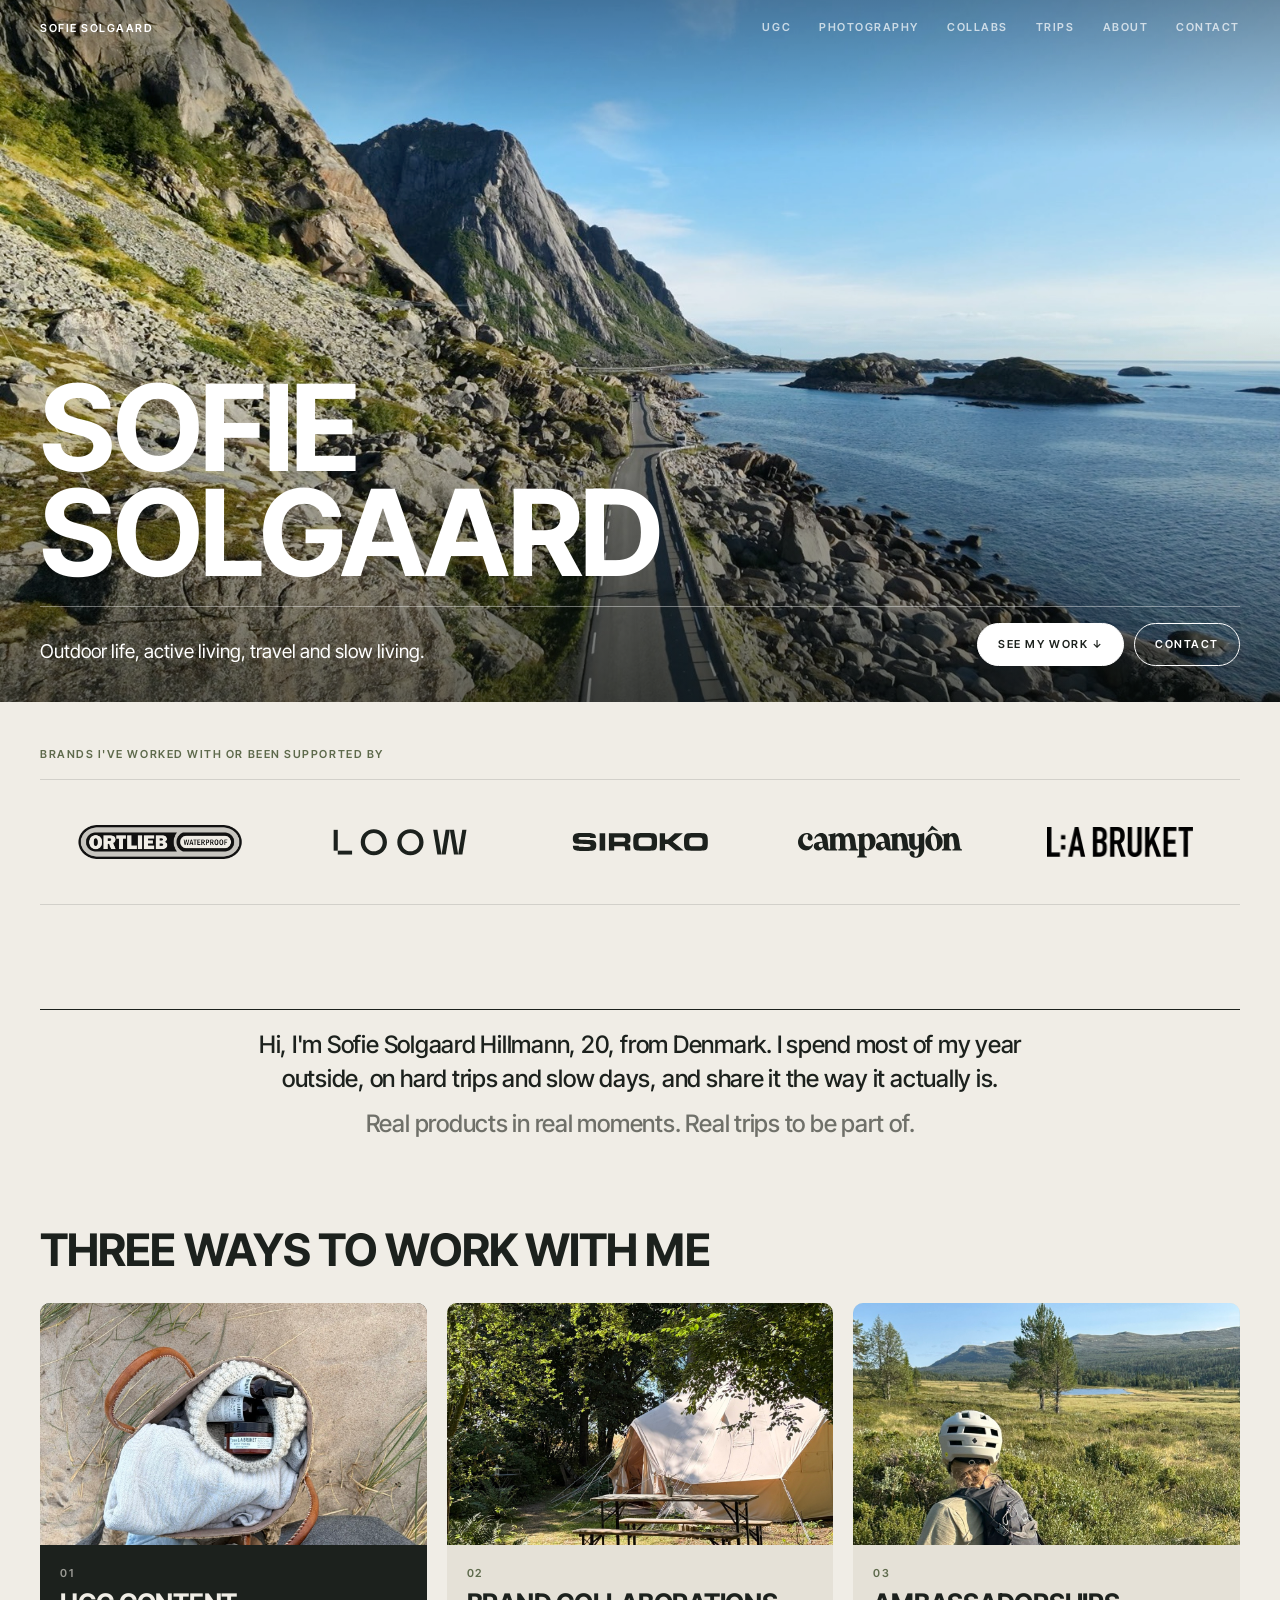
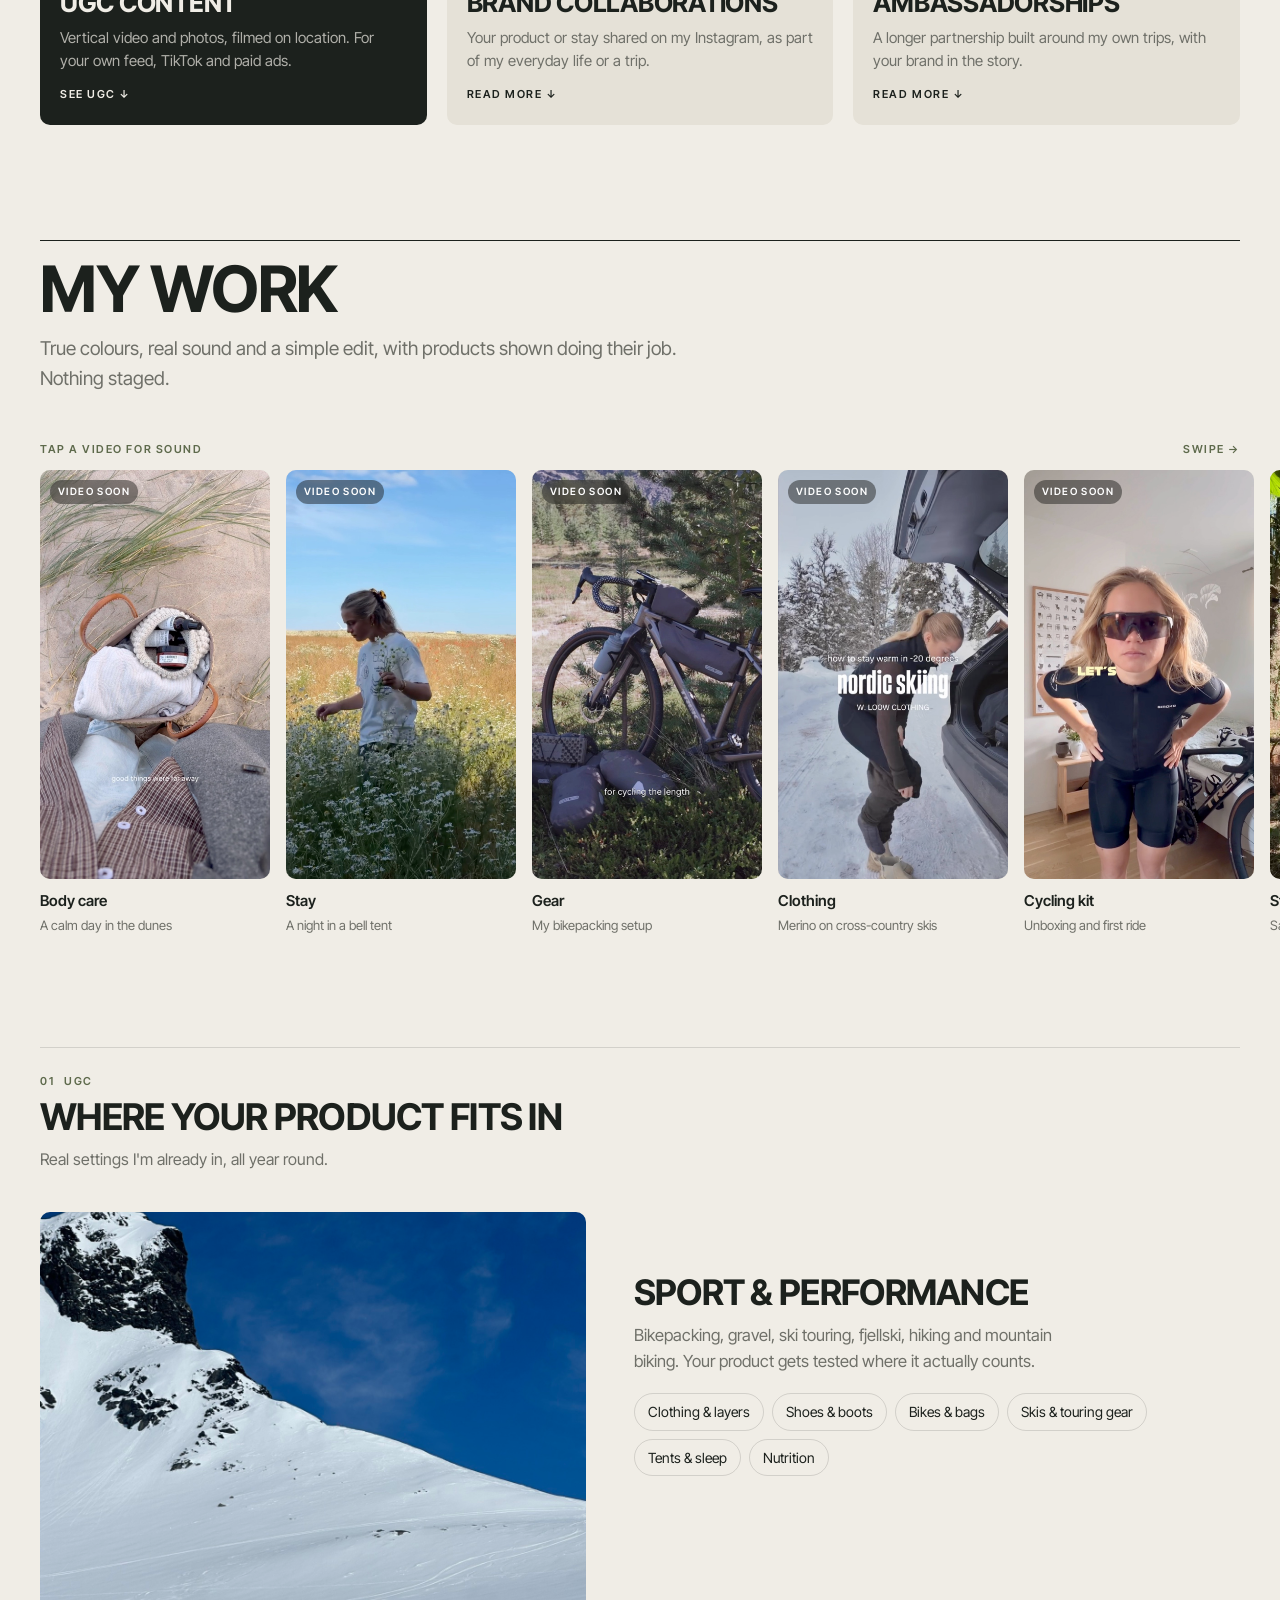
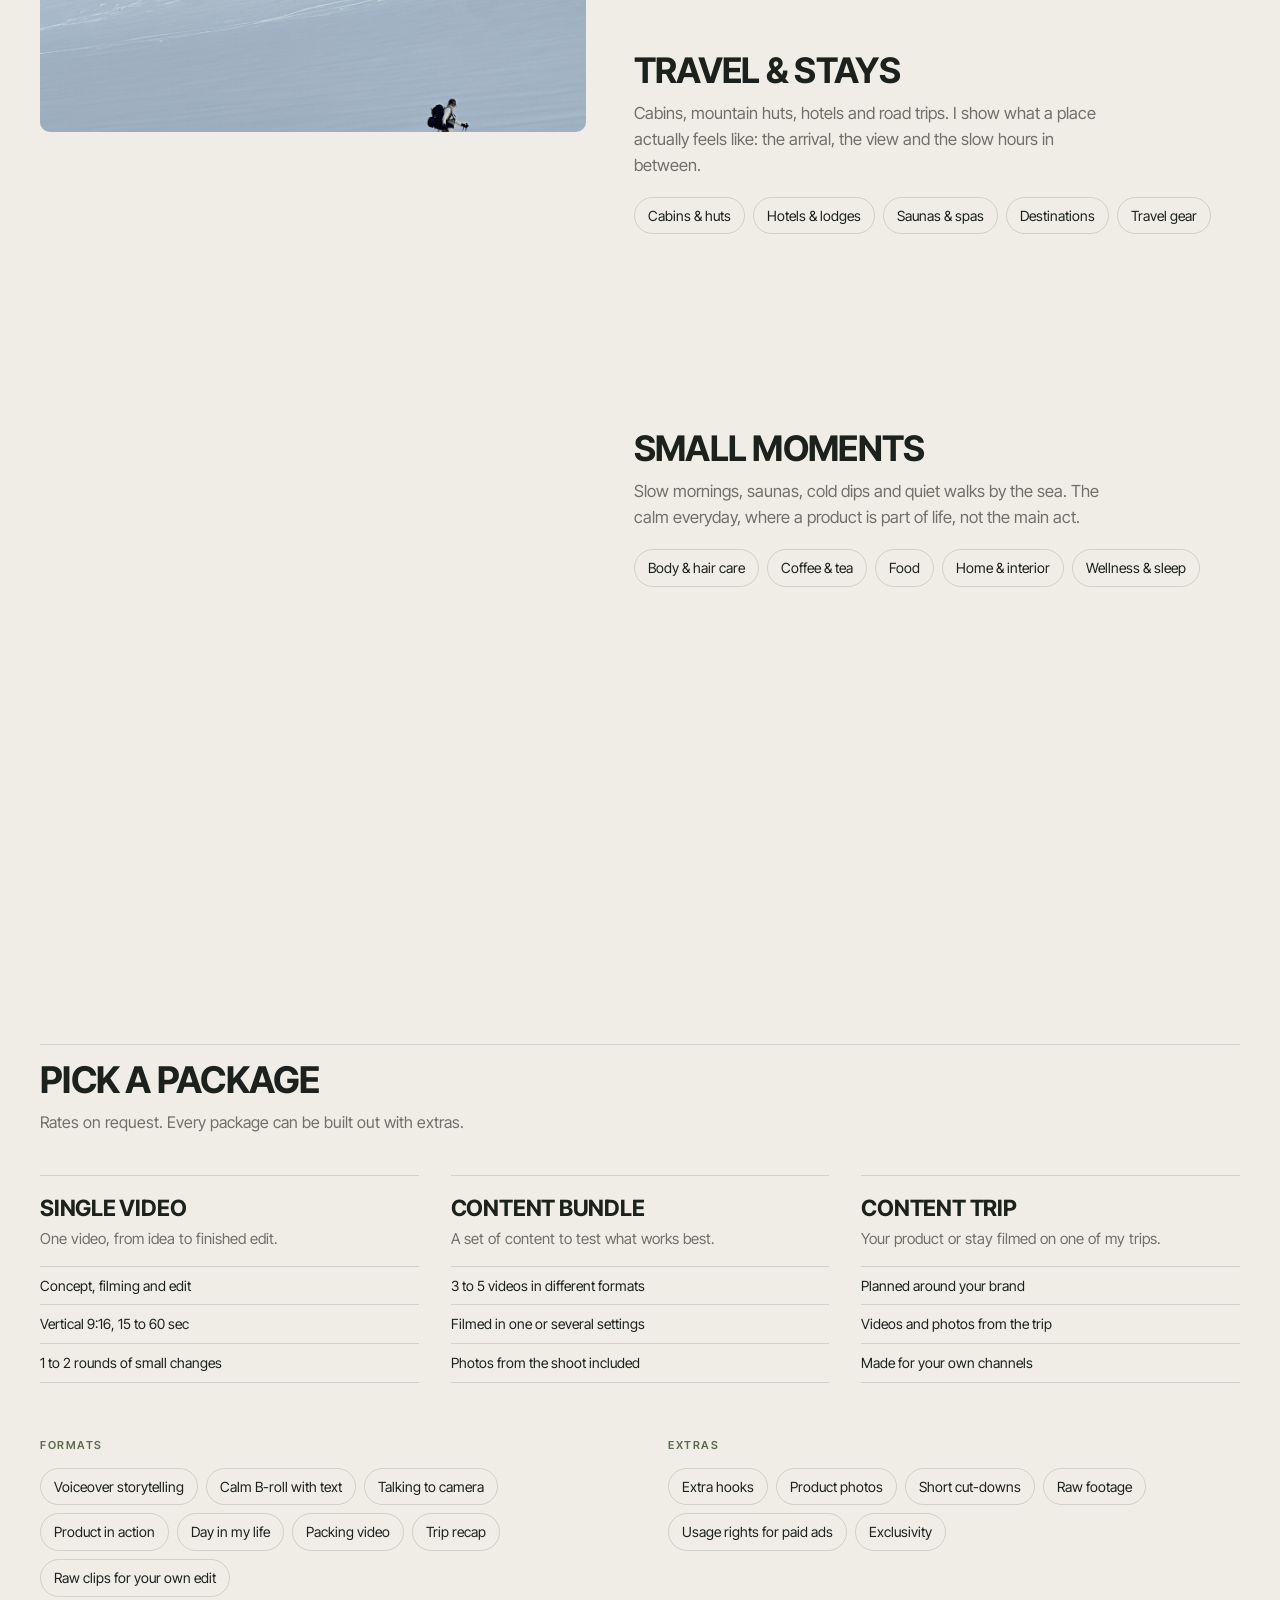
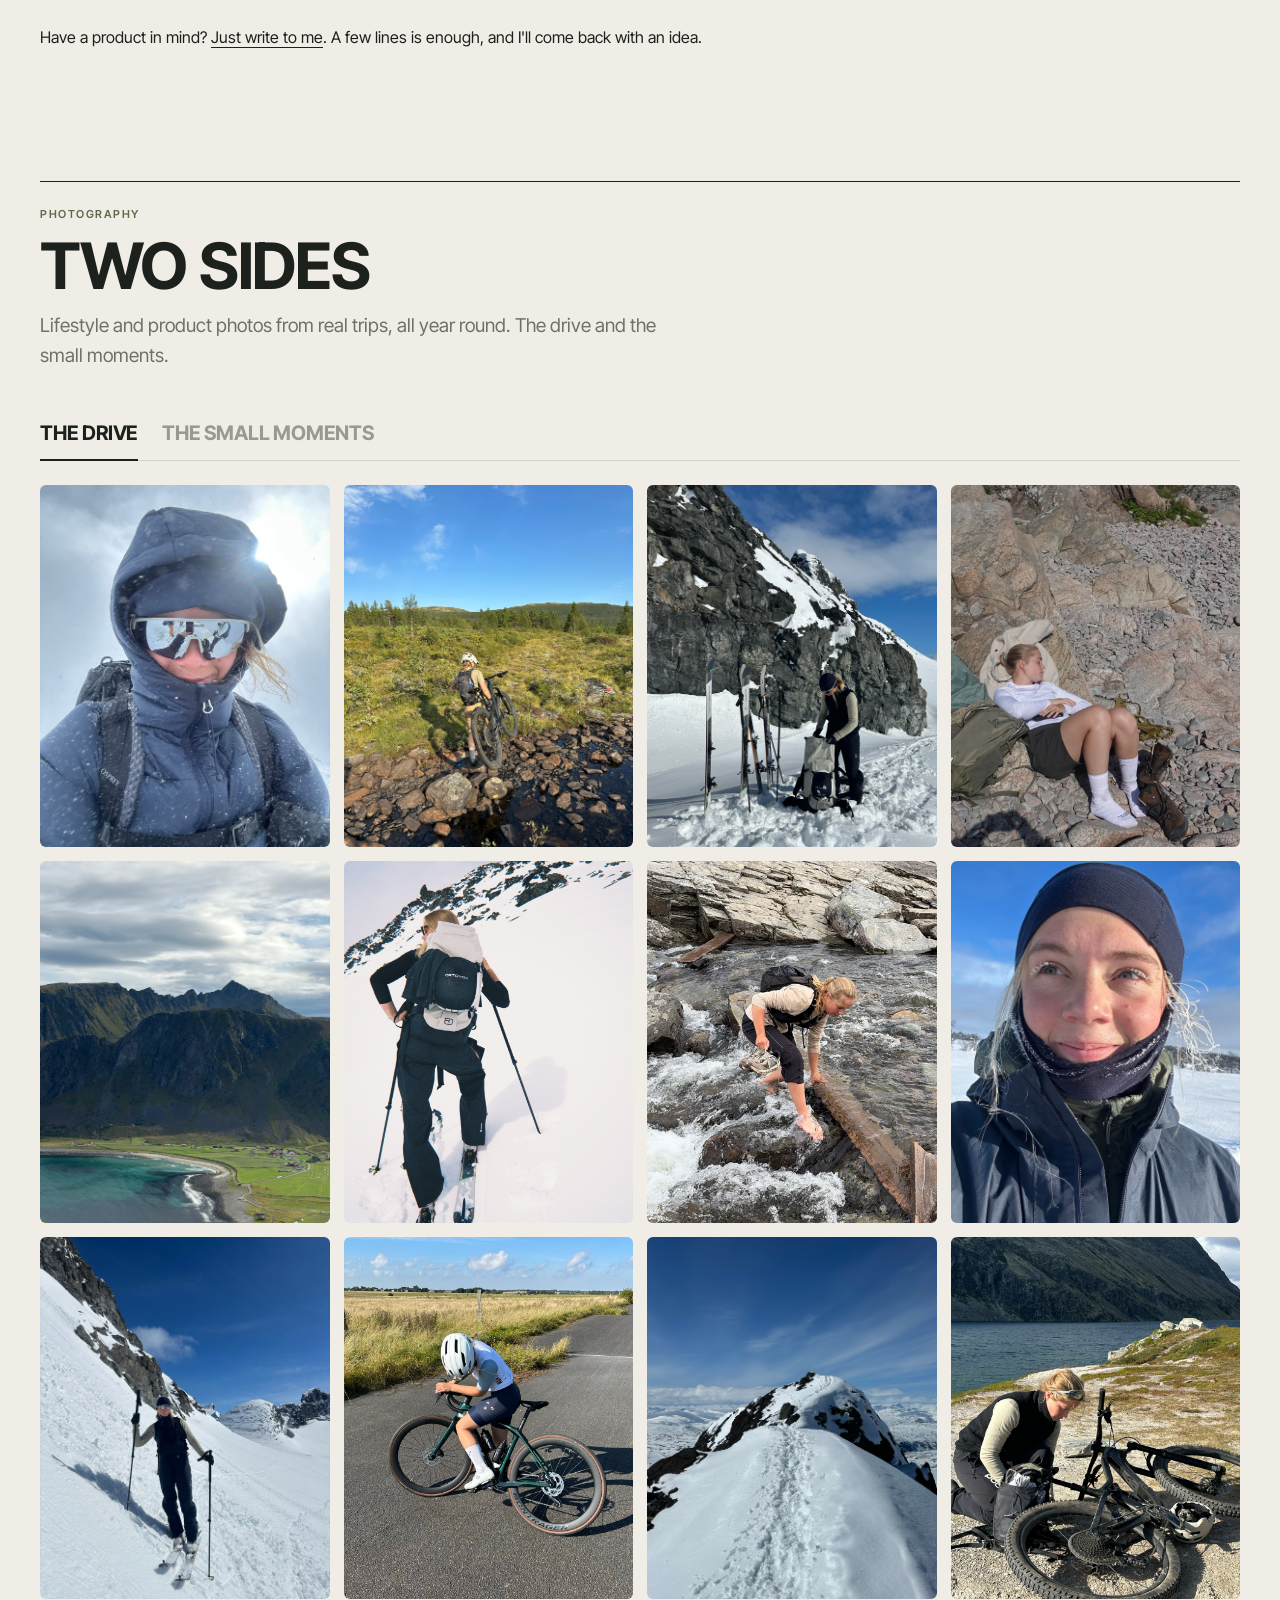
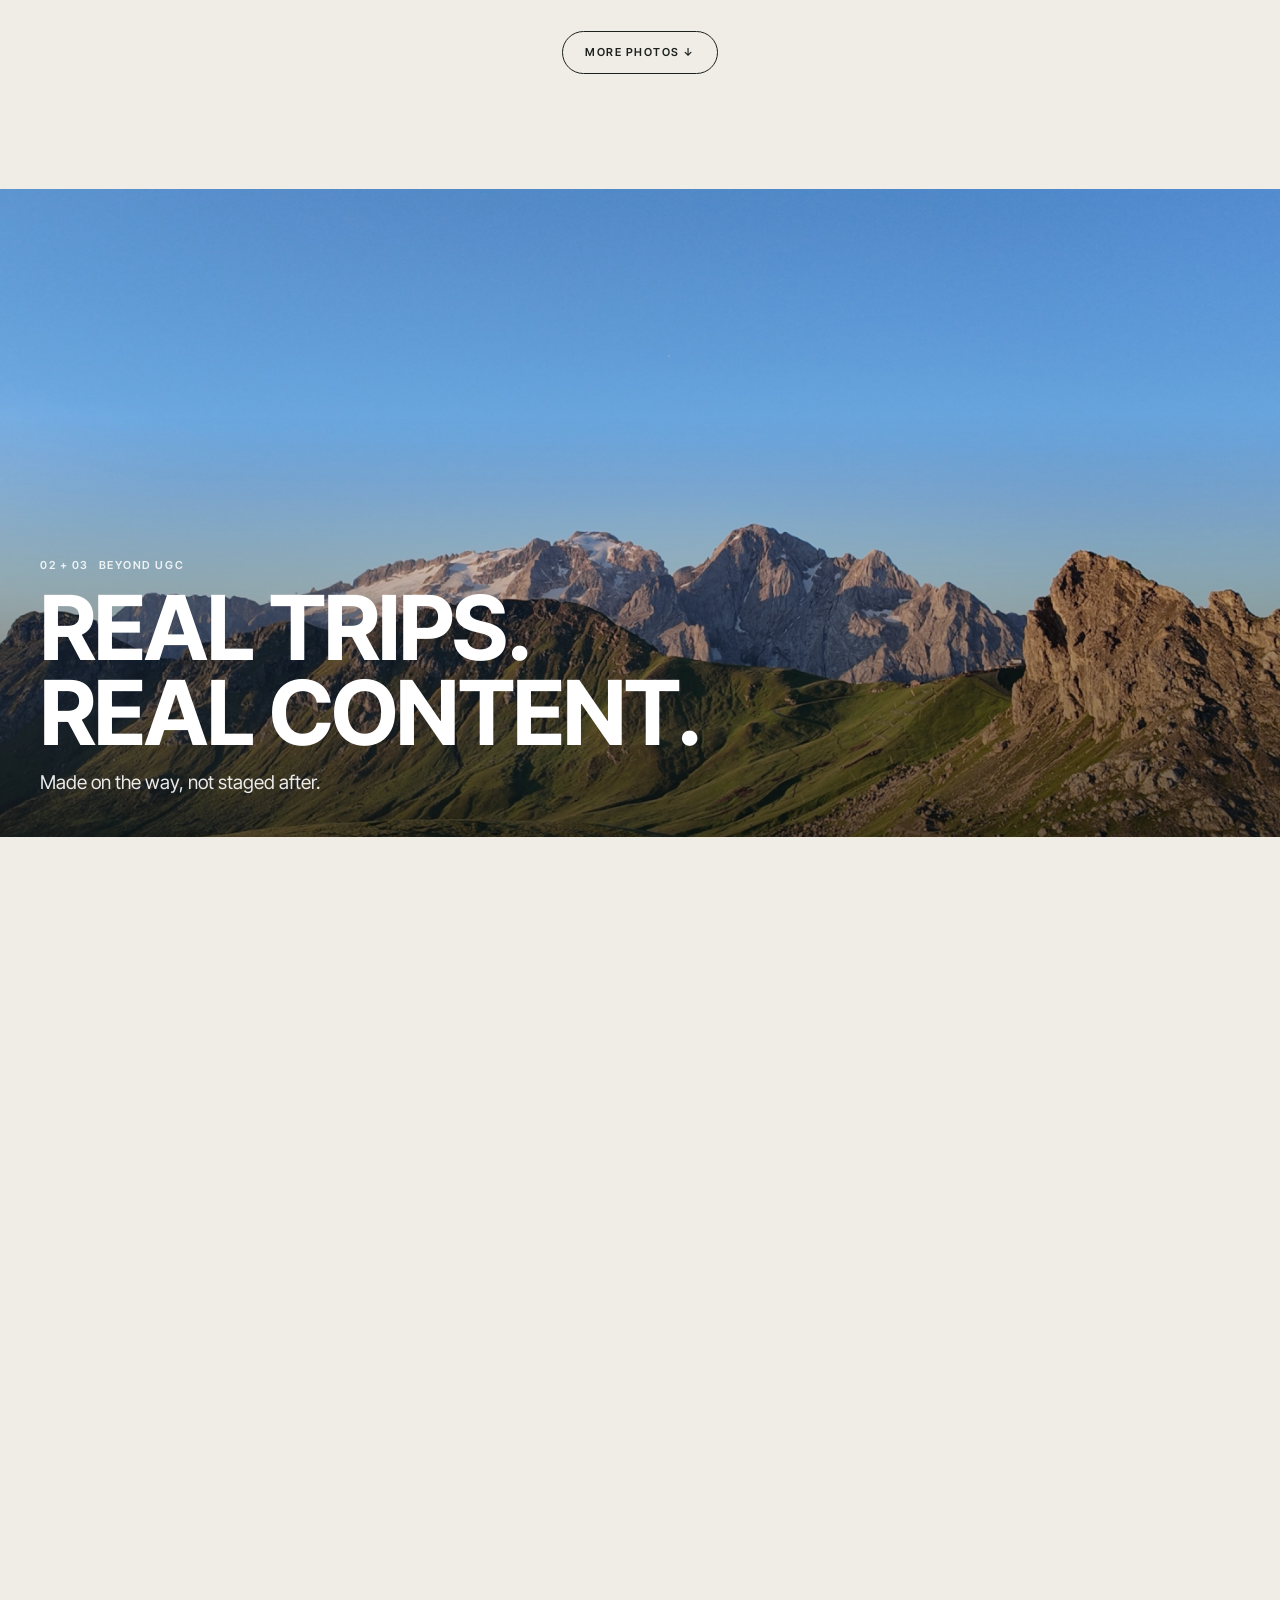
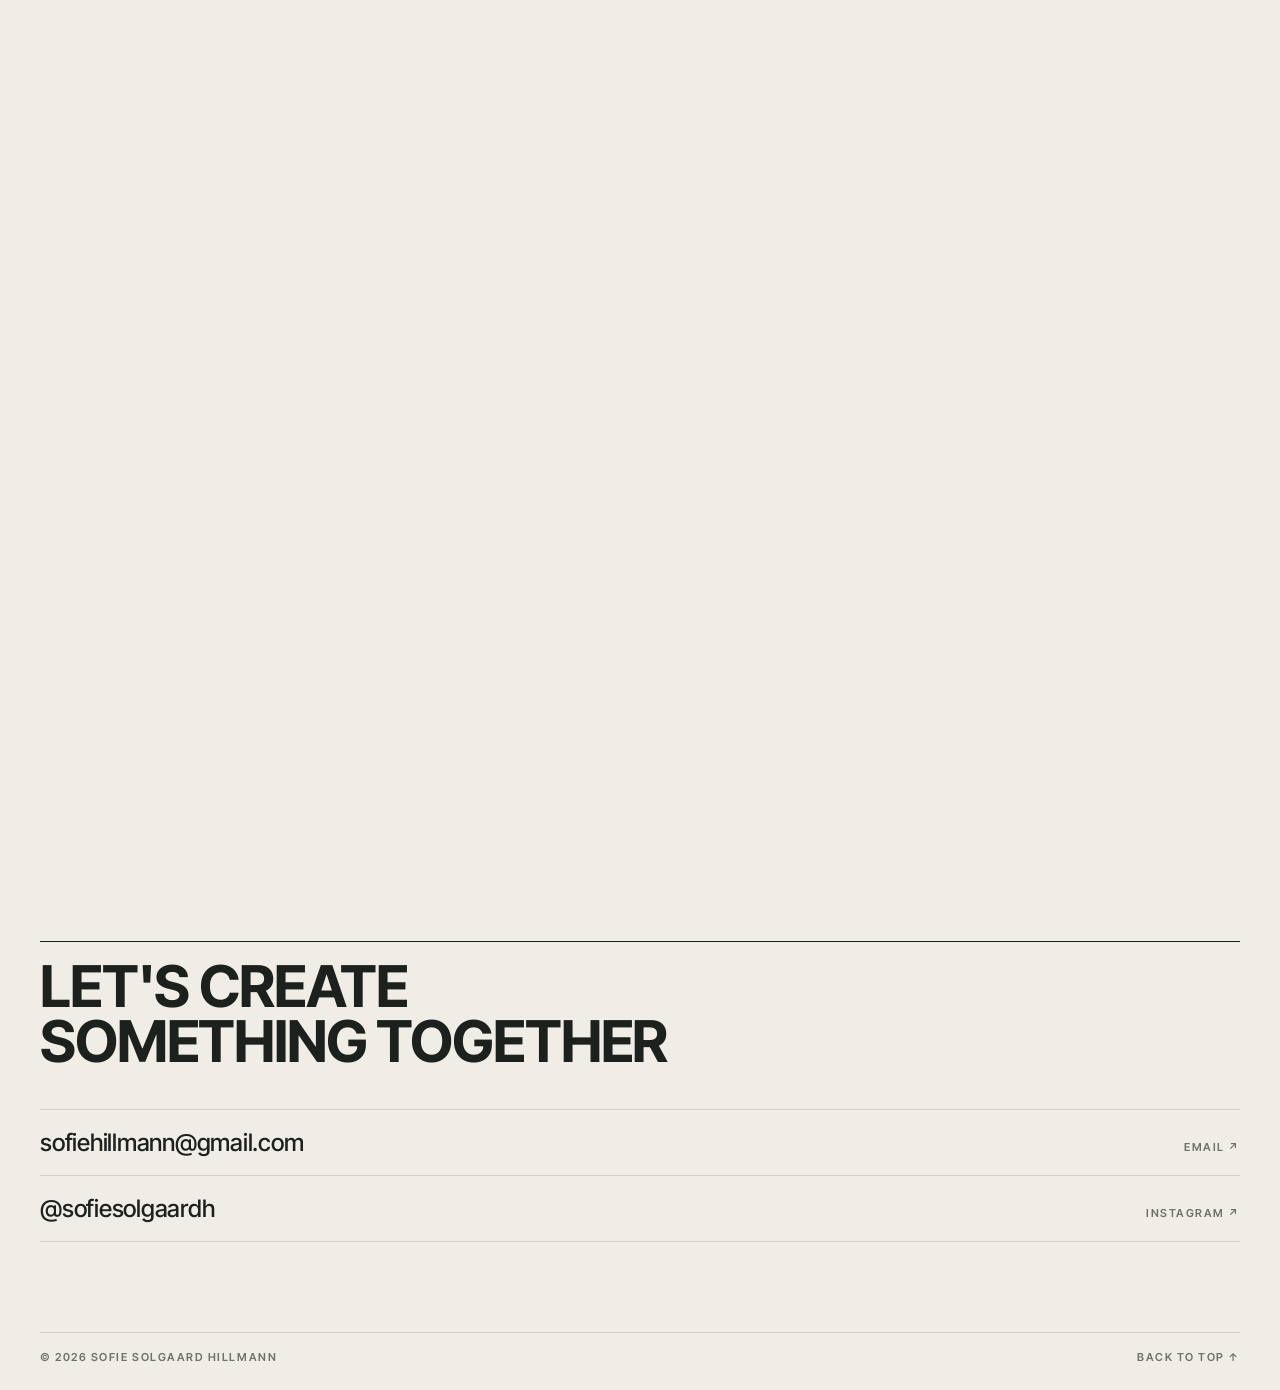
==== commit a4612cbc: "Opdater portfolio" ====
--- a/index.html
+++ b/index.html
@@ -53,7 +53,6 @@
   <section class="wrap brands" aria-label="Brands I've worked with or been supported by">
     <span class="label">Brands I've worked with or been supported by</span>
     <ul class="logos">
-      <li class="logo-haglofs" aria-label="Haglöfs"><svg viewBox="0 0 500 151" fill="none" xmlns="http://www.w3.org/2000/svg" aria-hidden="true"><path d="M67.5247 7.30499H75.811C80.5712 7.30499 84.2736 11.0466 84.0973 15.8572V52.7385H31.7348V15.8572C31.7348 11.2247 35.4372 7.48316 40.0211 7.48316H48.3075V2.13805H0V7.48316H8.28631C12.8702 7.48316 16.5726 11.2247 16.5726 15.8572V102.092C16.5726 106.724 12.8702 110.466 8.28631 110.466H0V115.811H48.3075V110.466H40.0211C35.4372 110.466 31.7348 106.724 31.7348 102.092V58.4399H84.0973V101.914C84.0973 106.546 80.3949 110.288 75.811 110.288H67.5247V115.633H115.832V110.288H107.546C102.962 110.288 99.2595 106.546 99.2595 101.914V15.679C99.2595 11.0466 102.962 7.30499 107.546 7.30499H115.832V1.95988H67.5247V7.30499Z" fill="currentColor"></path><path d="M351.728 27.0819C356.312 27.0819 360.014 23.3403 360.014 18.7079C360.014 14.0755 356.312 10.3339 351.728 10.3339C347.144 10.3339 343.441 14.2536 343.441 18.7079C343.441 23.1622 347.144 27.0819 351.728 27.0819Z" fill="currentColor"></path><path d="M325.987 27.0819C330.571 27.0819 334.274 23.3403 334.274 18.7079C334.274 14.0755 330.571 10.3339 325.987 10.3339C321.403 10.3339 317.701 14.2536 317.701 18.7079C317.701 23.1622 321.403 27.0819 325.987 27.0819Z" fill="currentColor"></path><path d="M472.673 71.6246L455.571 67.883C446.58 66.1013 442.525 62.3597 442.525 55.7674C442.525 47.2152 449.401 42.5828 456.805 42.5828C465.268 42.5828 476.551 47.5715 481.488 64.3196H485.896V38.4848H481.488L476.551 44.3645C470.91 40.2665 464.915 37.594 456.805 37.594C443.23 37.594 432.475 46.6807 432.475 60.0435C432.475 71.8027 439.175 78.7514 451.516 81.6021L467.56 85.3437C476.199 87.3036 480.783 90.867 480.783 98.7065C480.783 107.971 473.202 112.96 465.797 112.96C451.34 112.96 441.291 104.052 436.53 87.3036H432.123V117.236H436.53L441.996 109.575C449.048 114.92 456.276 117.949 465.092 117.949C480.43 117.949 491.537 107.971 491.537 93.5396C491.537 81.9585 483.604 74.119 472.673 71.6246Z" fill="currentColor"></path><path d="M494.711 16.5699C494.711 14.9663 493.653 13.7191 491.89 13.7191H488.011V22.8058H489.598V19.2424H491.361L493.477 22.8058H495.24L492.948 19.0643C494.006 18.7079 494.711 17.8171 494.711 16.5699ZM491.537 17.9952H489.774V15.1445H491.537C492.771 15.1445 493.3 15.679 493.3 16.5699C493.3 17.4607 492.771 17.9952 491.537 17.9952Z" fill="currentColor"></path><path d="M445.522 17.4607C445.522 6.77048 434.238 0 421.897 0C407.087 0 391.573 9.79938 391.573 34.7433V39.3757H376.234V45.2553H391.573V102.804C391.573 107.437 387.87 111.178 383.286 111.178H378.173V115.989H419.958V111.178H413.258C408.674 111.178 404.972 107.437 404.972 102.804V45.6117H424.365V39.732H404.972V32.427C404.972 14.61 412.377 5.87963 424.365 5.87963C428.949 5.87963 433.533 7.12682 436.354 9.79938C432.123 10.3339 428.773 13.8973 428.773 18.1734C428.773 22.8058 432.475 26.5474 437.059 26.5474C441.643 26.5474 445.522 22.8058 445.522 17.4607Z" fill="currentColor"></path><path d="M491.185 9.44304C486.248 9.44304 482.37 13.1846 482.37 18.3516C482.37 23.5185 486.248 27.2601 491.185 27.2601C496.121 27.2601 500 23.5185 500 18.3516C500 13.1846 496.121 9.44304 491.185 9.44304ZM491.185 25.8347C486.953 25.8347 483.956 22.6277 483.956 18.3516C483.956 14.0755 486.953 10.8684 491.185 10.8684C495.416 10.8684 498.413 14.0755 498.413 18.3516C498.413 22.6277 495.416 25.8347 491.185 25.8347Z" fill="currentColor"></path><path d="M290.374 102.626V2.13805H263.575V6.94865H268.688C273.448 6.94865 277.151 10.6902 276.975 15.3227V102.626C276.975 107.259 273.272 111 268.688 111H263.575V115.811H303.773V111H298.66C294.076 111 290.374 107.259 290.374 102.626Z" fill="currentColor"></path><path d="M240.656 104.586H212.094C206.1 104.586 203.279 101.914 203.279 98.3502C203.279 94.2522 207.511 89.798 219.676 89.798H225.67C241.714 89.798 255.994 79.4641 255.994 63.6069C255.994 54.342 251.058 47.037 244.006 42.5828C245.592 38.1285 250 34.9214 253.526 34.9214C253.173 35.6341 253.173 36.1686 253.173 37.0595C253.173 41.5137 256.171 44.5426 260.402 44.5426C264.633 44.5426 267.63 41.6919 267.63 37.2376C267.63 32.7834 264.281 29.0418 257.228 29.0418C250.176 29.0418 242.771 33.1397 239.245 40.0884C235.014 38.3067 230.43 37.4158 225.67 37.4158C209.626 37.4158 195.346 47.3934 195.346 63.4287C195.346 74.2971 201.869 82.3148 211.037 86.5909C200.987 88.1944 194.111 94.6086 194.111 102.27C194.111 109.931 200.282 115.098 206.1 116.524C196.58 119.374 190.233 125.076 190.233 132.915C190.233 141.824 197.638 150.198 222.144 150.376C248.766 150.376 263.047 138.973 263.047 124.007C263.047 110.644 252.468 104.586 240.656 104.586ZM208.745 63.4287C208.745 50.7786 214.034 42.4046 225.494 42.4046C236.953 42.4046 242.243 50.7786 242.243 63.4287C242.243 76.0788 236.953 84.631 225.494 84.631C214.034 84.631 208.745 76.257 208.745 63.4287ZM224.788 145.209C208.568 145.209 201.869 138.973 202.045 130.777C202.045 123.829 206.453 119.909 214.563 117.058H240.303C245.063 117.058 252.645 119.018 252.645 127.926C252.645 136.122 244.887 145.209 224.788 145.209Z" fill="currentColor"></path><path d="M338.858 37.4158C318.23 37.4158 304.302 53.4512 304.302 77.6824C304.302 101.914 318.23 117.949 338.858 117.949C359.485 117.949 373.413 101.914 373.413 77.6824C373.413 53.4512 359.485 37.4158 338.858 37.4158ZM338.858 112.96C323.519 112.96 319.464 98.7065 319.288 78.0387C319.288 57.3709 323.343 42.4046 338.858 42.4046C354.372 42.4046 358.427 57.3709 358.427 78.0387C358.427 98.7065 354.372 112.96 338.858 112.96Z" fill="currentColor"></path><path d="M190.409 108.506C184.062 112.426 178.773 108.15 178.773 101.557V58.7963C178.773 44.5426 169.252 37.2376 150.212 37.2376C134.873 37.2376 119.535 45.6117 119.535 56.6582C119.535 62.1815 123.237 65.7449 127.821 65.7449C132.405 65.7449 136.107 62.0034 136.107 57.3709C136.107 53.6293 133.286 50.0659 129.76 49.1751C133.286 45.6117 139.104 43.1173 147.214 43.1173C159.556 43.1173 165.726 48.6406 165.726 58.7963V68.952C134.52 72.1591 116.537 84.2747 116.537 99.241C116.537 110.822 124.118 117.949 137.341 117.771C148.625 117.771 158.674 112.96 166.079 103.695C166.432 111.357 170.487 116.88 178.42 116.88C184.062 116.88 188.646 114.207 192.172 111.357L190.409 108.506ZM165.903 87.8381C165.903 101.735 153.914 110.466 144.746 110.466C135.578 110.466 130.818 104.23 130.818 97.2811C130.818 84.8092 139.986 77.1479 165.903 74.2971V87.8381Z" fill="currentColor"></path></svg></li>
       <li><img class="logo-ortlieb" src="[data-uri]" alt="Ortlieb"></li>
       <li class="logo-loow" aria-label="LOOW"><svg viewBox="0 0 1920 358.6" xmlns="http://www.w3.org/2000/svg" aria-hidden="true" fill="currentColor"> <g> <rect x="110.8" y="23.5" width="52.7" height="266.7"/> <rect x="163.5" y="290.2" width="183.2" height="49.7"/> </g> <g> <polygon points="1385.1,23.5 1437.8,339.9 1491.5,339.9 1438.8,23.5 "/> <polygon points="1598,23.5 1545.3,339.9 1491.5,339.9 1544.3,23.5 "/> <polygon points="1598,23.5 1650.8,339.9 1704.5,339.9 1651.8,23.5 "/> <polygon points="1811,23.5 1758.3,339.9 1704.5,339.9 1757.3,23.5 "/> </g> <path d="M1093.6,15.6L1093.6,15.6c-0.1,0-0.2,0-0.4,0c-0.1,0-0.2,0-0.4,0v0C998,15.6,925.5,87,925.5,181.7 c0,93.4,72.5,166.1,167.4,166.1v0c0.1,0,0.2,0,0.4,0c0.1,0,0.2,0,0.4,0v0c95.4,0,167.4-71.7,167.4-166.1 C1261,87,1190,15.6,1093.6,15.6z M1093.3,298c-64.3,0-113.1-52-113.1-116.4C980.2,116,1025.7,65,1093,65 c65.8,0,113.3,53,113.3,116.6C1206.3,245,1161,298,1093.3,298z"/> <path d="M625.6,15.6L625.6,15.6c-0.1,0-0.2,0-0.4,0c-0.1,0-0.2,0-0.4,0v0C530,15.6,457.5,87,457.5,181.7 c0,93.4,72.5,166.1,167.4,166.1v0c0.1,0,0.2,0,0.4,0c0.1,0,0.2,0,0.4,0v0C721,347.8,793,276,793,181.7C793,87,722,15.6,625.6,15.6z M625.3,298c-64.3,0-113.1-52-113.1-116.4C512.2,116,557.7,65,625,65c65.8,0,113.3,53,113.3,116.6C738.3,245,693,298,625.3,298z"/> </svg> </li>
       <li class="logo-siroko" aria-label="Siroko"><svg viewBox="0 0 114 15" xmlns="http://www.w3.org/2000/svg" aria-hidden="true"> <path d="M27.8165 0.224114H23.1676V14.7489H27.8165V0.224114Z" fill="currentColor"/> <path d="M48.7832 7.42774C48.9424 6.95991 49.0281 6.12957 49.0281 4.93672C49.0281 3.91533 48.9865 3.18052 48.8885 2.74453C48.7514 2.0734 48.4525 1.51984 47.9945 1.10589C47.4948 0.647857 46.8555 0.371077 46.1011 0.297596C45.6431 0.255956 44.1539 0.233912 41.631 0.224114H30.937V14.7489H35.3631V11.0577H41.5992C42.5887 11.0577 43.228 11.0896 43.5244 11.1532C43.9922 11.2488 44.2788 11.5672 44.3866 12.111C44.46 12.4931 44.5041 13.1103 44.5041 13.9725V14.7489H48.8665V13.3969C48.8665 12.1526 48.8346 11.3223 48.771 10.9181C48.7073 10.5238 48.5579 10.1833 48.3252 9.91876C47.9431 9.48277 47.2719 9.21579 46.324 9.12026C46.7919 9.04678 47.1446 8.97085 47.3773 8.87532C48.068 8.60834 48.5383 8.12091 48.7808 7.42774H48.7832ZM44.4209 6.8105C44.2616 7.16076 43.8673 7.35426 43.2403 7.3861C43.0688 7.3959 42.5177 7.41794 41.5918 7.42774H35.3679V3.85165H41.582C42.5716 3.86144 43.1668 3.87369 43.3701 3.88349C43.9334 3.92513 44.2959 4.12843 44.4453 4.47869C44.5409 4.72362 44.5948 5.08613 44.5948 5.58581C44.5948 6.16141 44.5409 6.56556 44.4233 6.8105H44.4209Z" fill="currentColor"/> <path d="M67.7904 0.246159C66.6098 0.086949 64.4592 0.0110182 61.3216 0.0110182C58.1839 0.0110182 56.0334 0.0844996 54.8528 0.246159C53.1602 0.469052 52.1193 1.27735 51.7347 2.66125C51.4677 3.60916 51.3404 5.18411 51.3404 7.3959C51.3404 9.72526 51.4677 11.3639 51.7347 12.3118C52.1168 13.6957 53.1602 14.504 54.8528 14.7269C56.0334 14.8861 58.2035 14.962 61.3657 14.962C64.5278 14.962 66.622 14.8885 67.7928 14.7269C69.4854 14.504 70.5288 13.6957 70.9109 12.3118C71.1779 11.3639 71.3052 9.7473 71.3052 7.48163C71.3052 5.21595 71.1779 3.60916 70.9109 2.66125C70.5288 1.27735 69.4854 0.469052 67.7928 0.246159H67.7904ZM66.7273 9.79139C66.5559 10.5262 66.0244 10.9524 65.1304 11.0577C64.4715 11.1434 63.2149 11.1851 61.3534 11.1851C59.4478 11.1851 58.1717 11.1434 57.5128 11.0577C56.6188 10.9524 56.0872 10.5262 55.906 9.79139C55.8105 9.39704 55.7688 8.74795 55.7688 7.86618C55.7688 6.46268 55.8423 5.50498 56.004 4.98326C56.1632 4.46154 56.5355 4.12108 57.1111 3.97166C57.5912 3.85409 58.9947 3.79041 61.3363 3.79041C62.8157 3.79041 63.7416 3.80021 64.1016 3.81246C65.123 3.86634 65.7941 4.00351 66.1126 4.2264C66.4628 4.47134 66.698 4.94897 66.7935 5.68378C66.8474 6.11977 66.8792 6.85458 66.8792 7.88577C66.8792 8.74795 66.8253 9.38724 66.7298 9.79139H66.7273Z" fill="currentColor"/> <path d="M92.9406 0.128588H86.173L80.4267 5.49273H78.0018V0.224114H73.5758V14.7489H78.0018V9.19374H80.4267L86.9298 14.7489H93.6534L84.5466 7.35426L92.9406 0.128588Z" fill="currentColor"/> <path d="M113.464 2.66125C113.082 1.27735 112.038 0.469052 110.346 0.246159C109.165 0.086949 107.015 0.0110182 103.877 0.0110182C100.739 0.0110182 98.5889 0.0844996 97.4083 0.246159C95.7158 0.469052 94.6748 1.27735 94.2902 2.66125C94.0232 3.60916 93.8959 5.18411 93.8959 7.3959C93.8959 9.72526 94.0232 11.3639 94.2902 12.3118C94.6723 13.6957 95.7158 14.504 97.4083 14.7269C98.5889 14.8861 100.759 14.962 103.921 14.962C107.083 14.962 109.178 14.8885 110.348 14.7269C112.041 14.504 113.082 13.6957 113.466 12.3118C113.733 11.3639 113.861 9.7473 113.861 7.48163C113.861 5.21595 113.733 3.60916 113.466 2.66125H113.464ZM109.28 9.79139C109.109 10.5262 108.577 10.9524 107.683 11.0577C107.025 11.1434 105.768 11.1851 103.906 11.1851C102.001 11.1851 100.725 11.1434 100.066 11.0577C99.1718 10.9524 98.6403 10.5262 98.4591 9.79139C98.3635 9.39704 98.3219 8.74795 98.3219 7.86618C98.3219 6.46268 98.3954 5.50498 98.557 4.98326C98.7162 4.46154 99.0885 4.12108 99.6642 3.97166C100.144 3.85409 101.548 3.79041 103.889 3.79041C105.369 3.79041 106.295 3.80021 106.657 3.81246C107.679 3.86634 108.35 4.00351 108.668 4.2264C109.018 4.47134 109.253 4.94897 109.349 5.68378C109.403 6.11977 109.435 6.85458 109.435 7.88577C109.435 8.74795 109.381 9.38724 109.285 9.79139H109.28Z" fill="currentColor"/> <path d="M20.1255 8.40749C19.9467 7.82209 19.5278 7.09217 18.8885 6.66108C18.3962 6.32797 17.6418 6.08793 16.64 5.94831C15.8488 5.83809 6.51426 5.50987 6.11501 5.4119C5.65453 5.29923 5.43408 4.98816 5.43408 4.48114C5.43408 3.94472 5.64228 3.61895 6.07582 3.49159C6.46772 3.38381 8.11615 3.32993 10.279 3.32993C12.5642 3.32993 13.882 3.36177 14.2347 3.41566C14.6952 3.49159 15.2463 3.8443 15.2634 4.26804H20.0079C20.0177 3.94227 19.9589 2.97722 19.8413 2.51183C19.687 1.88479 19.3711 1.39247 18.8885 1.03486C18.3325 0.628262 17.4164 0.339235 16.1575 0.182475C15.2047 0.0649046 13.5562 0.0012207 11.2097 0.0012207C8.19453 0.0012207 5.71086 0.0551071 4.52292 0.16288C3.72442 0.231462 3.00675 0.424963 2.38216 0.736035C1.25544 1.29694 0.687187 2.64165 0.687187 4.76526C0.687187 5.49763 0.763118 6.11977 0.900283 6.59495C1.00316 6.93786 1.15747 7.23179 1.33872 7.49387C1.33872 7.49387 1.78206 8.10377 2.13722 8.33891C2.62954 8.67202 3.38395 8.91206 4.38575 9.05168C5.1769 9.1619 14.5115 9.49012 14.9107 9.58809C15.3712 9.70076 15.5966 10.0118 15.5966 10.5189C15.5966 11.0553 15.3835 11.381 14.9499 11.5084C14.558 11.6162 12.6598 11.6701 10.497 11.6701C8.21168 11.6701 6.89391 11.6382 6.5412 11.5843C6.08072 11.5084 5.52961 11.1557 5.51981 10.732H0.768017C0.758219 11.0577 0.817004 12.0228 0.934574 12.4882C1.08889 13.1152 1.40486 13.6075 1.88738 13.9651C2.44339 14.3717 3.35946 14.6608 4.61844 14.8175C5.57615 14.9351 7.21968 14.9988 9.56619 14.9988C12.5814 14.9988 15.3149 14.9449 16.5053 14.8371C17.3038 14.7685 18.0263 14.575 18.646 14.264C19.7752 13.703 20.3435 12.3583 20.3435 10.2323C20.3435 9.49991 20.2749 8.87777 20.1304 8.40259L20.1255 8.40749Z" fill="currentColor"/> </svg></li>
